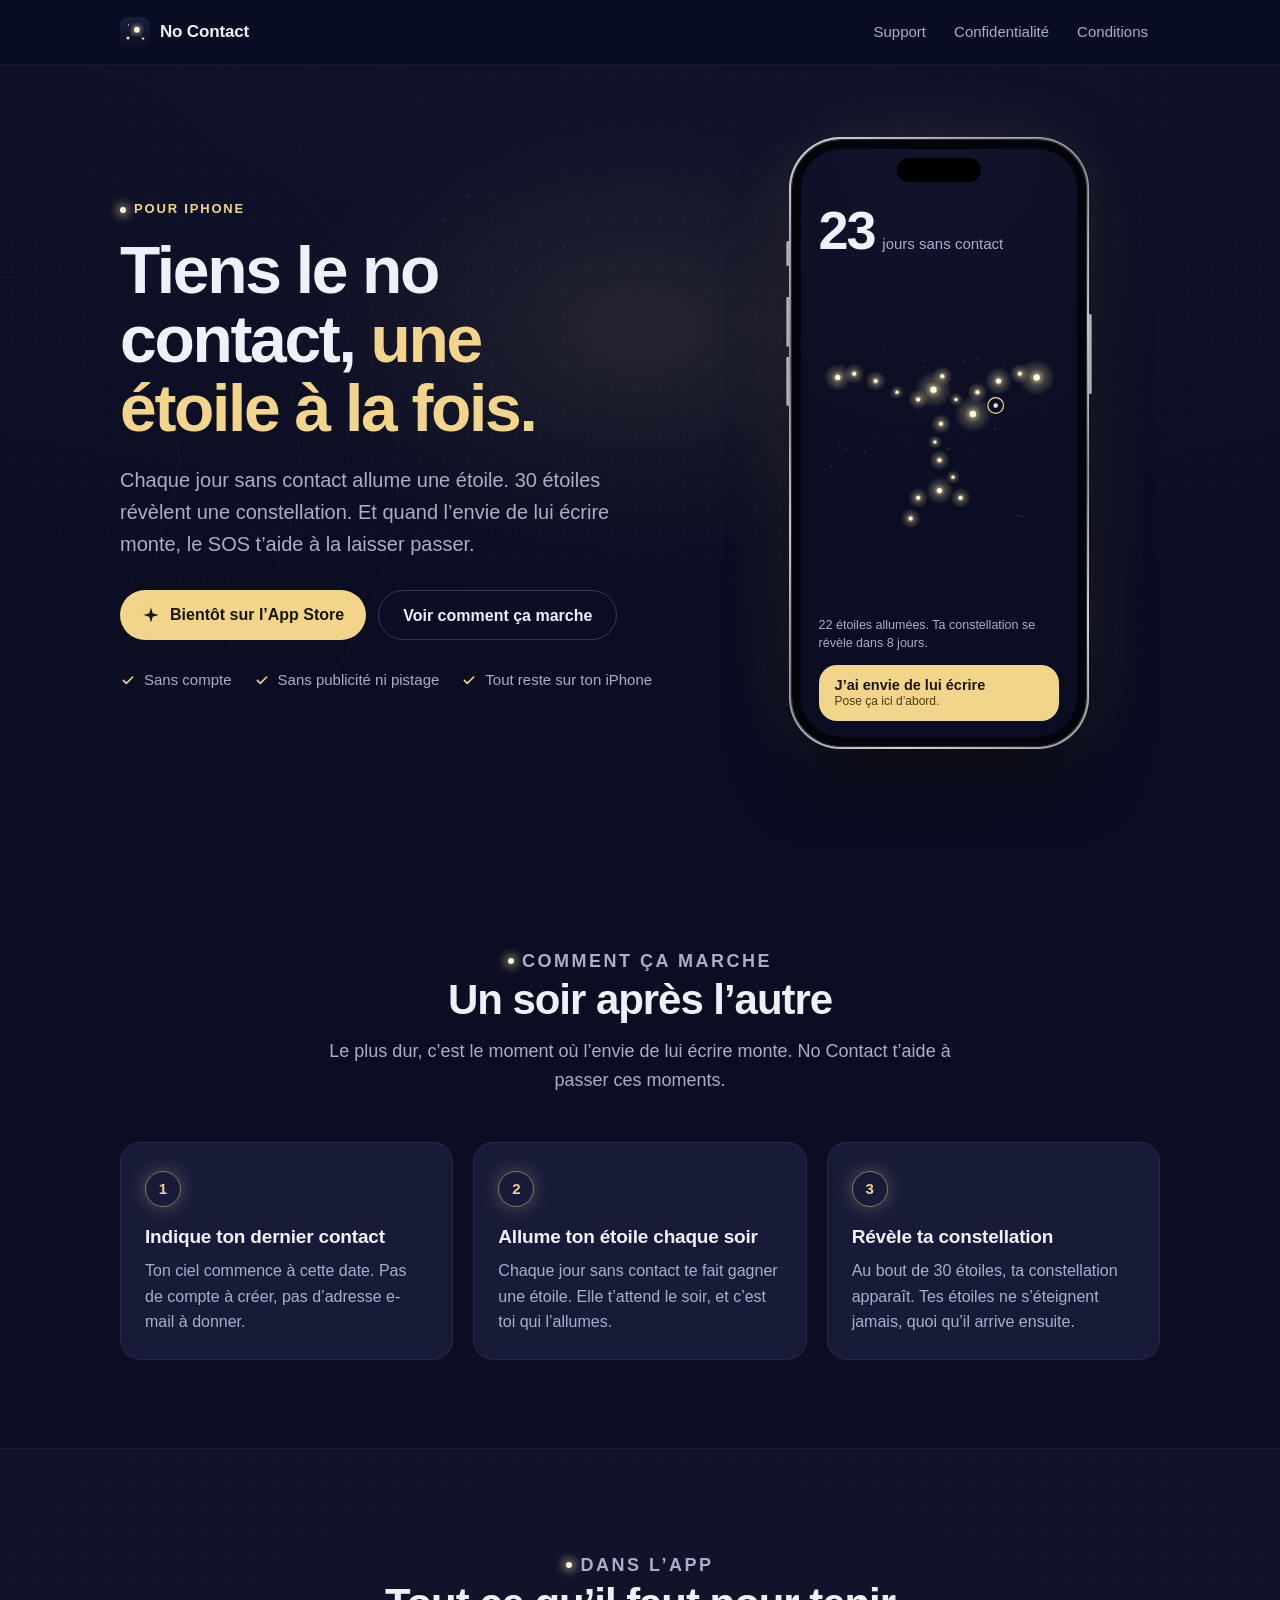
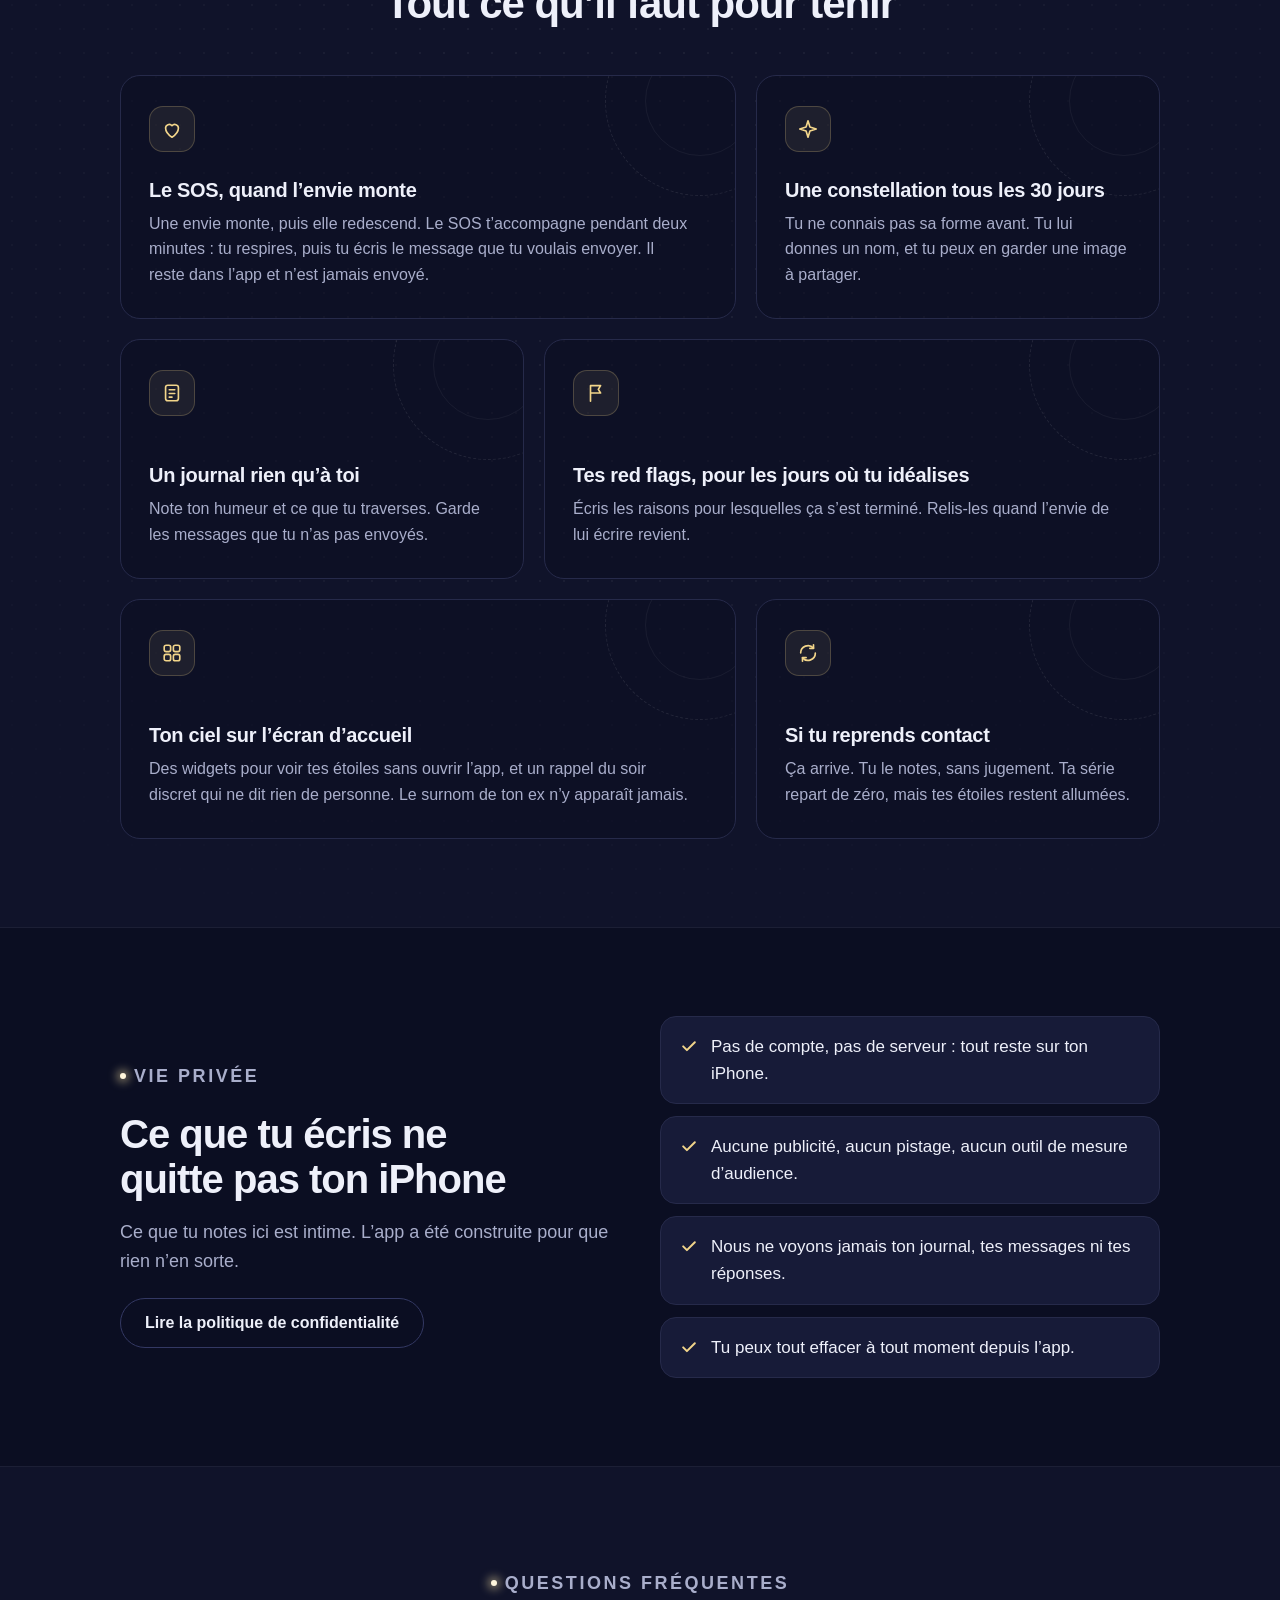
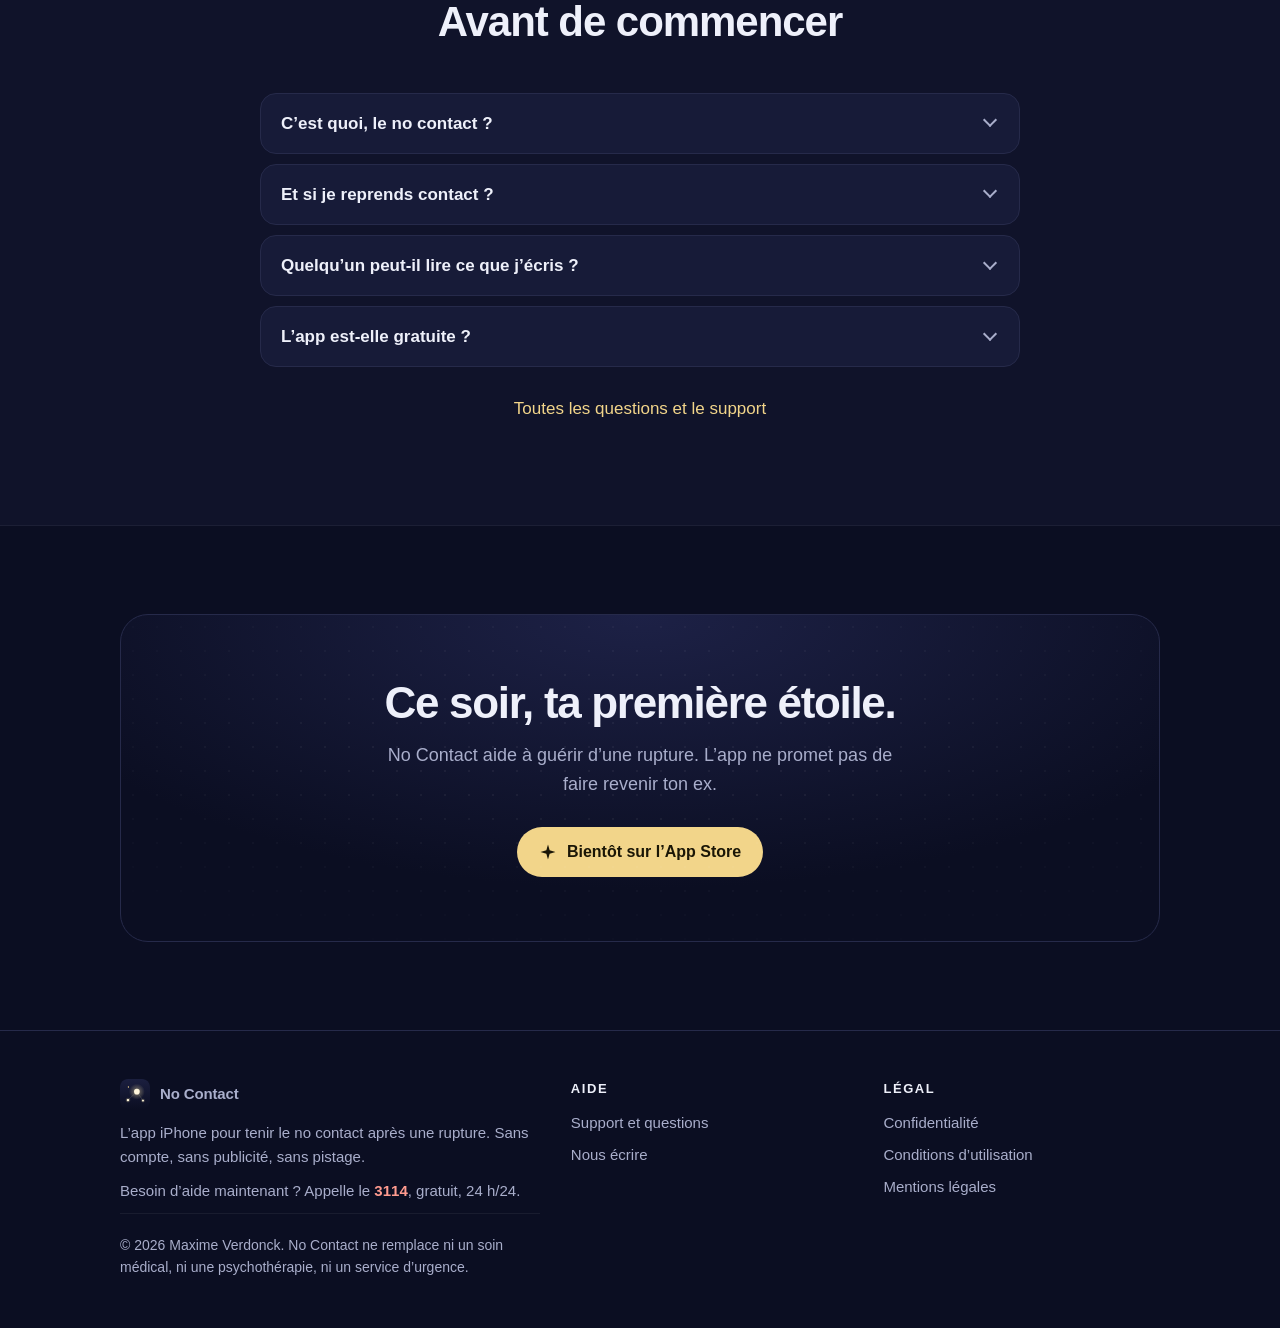
==== index.html @ 255b9b32 "Give the phone of the landing page a titanium frame with side buttons" ====
<!doctype html>
<html lang="fr">
<head>
<meta charset="utf-8">
<meta name="viewport" content="width=device-width, initial-scale=1">
<title>No Contact : l’app pour tenir le no contact après une rupture</title>
<meta name="description" content="Chaque jour sans contact allume une étoile, et 30 étoiles révèlent une constellation. Un SOS quand l’envie de lui écrire monte. Sans compte, tout reste sur ton iPhone.">
<meta name="robots" content="index, follow">
<link rel="canonical" href="https://nocontact.maximeverdonck.fr/">
<meta name="author" content="Maxime Verdonck">
<meta name="theme-color" content="#0B0E22">
<meta name="color-scheme" content="dark">
<link rel="icon" href="/favicon.ico" sizes="48x48">
<link rel="icon" href="/favicon.svg" type="image/svg+xml">
<link rel="apple-touch-icon" href="/apple-touch-icon.png">
<link rel="manifest" href="/site.webmanifest">
<meta name="apple-mobile-web-app-title" content="No Contact">
<meta property="og:type" content="website">
<meta property="og:site_name" content="No Contact">
<meta property="og:locale" content="fr_FR">
<meta property="og:url" content="https://nocontact.maximeverdonck.fr/">
<meta property="og:title" content="No Contact : l’app pour tenir le no contact après une rupture">
<meta property="og:description" content="Chaque jour sans contact allume une étoile, et 30 étoiles révèlent une constellation. Un SOS quand l’envie de lui écrire monte. Sans compte, tout reste sur ton iPhone.">
<meta property="og:image" content="https://nocontact.maximeverdonck.fr/og.png">
<meta property="og:image:type" content="image/png">
<meta property="og:image:width" content="1200">
<meta property="og:image:height" content="630">
<meta property="og:image:alt" content="No Contact : une étoile s’allume chaque jour sans contact">
<meta name="twitter:card" content="summary_large_image">
<meta name="twitter:title" content="No Contact : l’app pour tenir le no contact après une rupture">
<meta name="twitter:description" content="Chaque jour sans contact allume une étoile, et 30 étoiles révèlent une constellation. Un SOS quand l’envie de lui écrire monte. Sans compte, tout reste sur ton iPhone.">
<meta name="twitter:image" content="https://nocontact.maximeverdonck.fr/og.png">
<link rel="stylesheet" href="/style.css?v=3">
<script type="application/ld+json">{"@context":"https://schema.org","@type":"WebSite","@id":"https://nocontact.maximeverdonck.fr/#website","name":"No Contact","url":"https://nocontact.maximeverdonck.fr/","inLanguage":"fr-FR","description":"L’app iPhone pour tenir le no contact après une rupture.","publisher":{"@type":"Person","name":"Maxime Verdonck","url":"https://maximeverdonck.fr"}}</script>
<script type="application/ld+json">{"@context":"https://schema.org","@type":"MobileApplication","@id":"https://nocontact.maximeverdonck.fr/#app","name":"No Contact","url":"https://nocontact.maximeverdonck.fr/","operatingSystem":"iOS","applicationCategory":"HealthApplication","inLanguage":"fr-FR","description":"Chaque jour sans contact allume une étoile, et 30 étoiles révèlent une constellation. Un SOS quand l’envie de lui écrire monte. Sans compte, tout reste sur ton iPhone.","image":"https://nocontact.maximeverdonck.fr/icon-512.png","author":{"@type":"Person","name":"Maxime Verdonck","url":"https://maximeverdonck.fr"}}</script>
<script type="application/ld+json">{"@context":"https://schema.org","@type":"FAQPage","mainEntity":[{"@type":"Question","name":"C’est quoi, le no contact ?","acceptedAnswer":{"@type":"Answer","text":"C’est couper tout contact avec ton ex pendant un temps : pas de message, pas d’appel, pas de réponse. Le but est de te laisser la place de guérir. No Contact ne promet pas de faire revenir ton ex."}},{"@type":"Question","name":"Et si je reprends contact ?","acceptedAnswer":{"@type":"Answer","text":"Ça arrive. Tu le notes, sans jugement. Ta série repart de zéro, mais tes étoiles restent toutes allumées."}},{"@type":"Question","name":"Quelqu’un peut-il lire ce que j’écris ?","acceptedAnswer":{"@type":"Answer","text":"Nous, non : l’app n’a ni compte ni serveur, et rien ne quitte ton iPhone. Protège ton iPhone avec un code, car toute personne qui l’a déverrouillé entre les mains peut ouvrir l’app."}},{"@type":"Question","name":"L’app est-elle gratuite ?","acceptedAnswer":{"@type":"Answer","text":"L’app s’utilise avec un abonnement Premium, mensuel ou annuel. Le prix et l’éventuel essai gratuit sont affichés dans l’app avant l’achat. L’écran d’aide reste accessible sans abonnement."}}]}</script>
</head>
<body>
<a class="skip" href="#contenu">Aller au contenu</a>
<header class="site-header">
  <div class="wrap">
    <a class="brand" href="/"><img src="/favicon.svg" alt="" width="30" height="30">No Contact</a>
    <nav class="site-nav" aria-label="Navigation principale">
      <a href="/support/">Support</a>
      <a class="optional" href="/confidentialite/">Confidentialité</a>
      <a class="optional" href="/conditions/">Conditions</a>
    </nav>
  </div>
</header>
<main id="contenu">
<section class="hero">
  <div class="dots"></div>
  <div class="glow"></div>
  <div class="rings"></div>
  <div class="wrap hero-grid">
    <div>
      <p class="eyebrow rise">Pour iPhone</p>
      <h1 class="rise d1">Tiens le no contact, <em>une étoile à la fois.</em></h1>
      <p class="lead rise d2">Chaque jour sans contact allume une étoile. 30 étoiles révèlent une constellation. Et quand l’envie de lui écrire monte, le SOS t’aide à la laisser passer.</p>
      <div class="hero-actions rise d3">
        <span class="soon"><svg viewBox="0 0 24 24" fill="currentColor" aria-hidden="true"><path d="M12 2l2.2 7.8L22 12l-7.8 2.2L12 22l-2.2-7.8L2 12l7.8-2.2z"/></svg>Bientôt sur l’App Store</span>
        <a class="btn btn-ghost" href="#fonctionnement">Voir comment ça marche</a>
      </div>
      <ul class="trust rise d4">
        <li><svg viewBox="0 0 24 24" fill="none" stroke="currentColor" stroke-width="2.4" stroke-linecap="round" stroke-linejoin="round" aria-hidden="true"><path d="M5 12.5l4.5 4.5L19 7.5"/></svg>Sans compte</li>
        <li><svg viewBox="0 0 24 24" fill="none" stroke="currentColor" stroke-width="2.4" stroke-linecap="round" stroke-linejoin="round" aria-hidden="true"><path d="M5 12.5l4.5 4.5L19 7.5"/></svg>Sans publicité ni pistage</li>
        <li><svg viewBox="0 0 24 24" fill="none" stroke="currentColor" stroke-width="2.4" stroke-linecap="round" stroke-linejoin="round" aria-hidden="true"><path d="M5 12.5l4.5 4.5L19 7.5"/></svg>Tout reste sur ton iPhone</li>
      </ul>
    </div>
    <div class="phone rise d2" role="img" aria-label="Écran d’accueil de l’app : 23 jours sans contact, 22 étoiles allumées dans un ciel de nuit.">
      <div class="phone-screen" aria-hidden="true">
        <div class="count"><b>23</b><span>jours sans contact</span></div>
        <svg class="sky" viewBox="0 0 260 200" aria-hidden="true"><defs><radialGradient id="halo"><stop offset="0" stop-color="#FFE9A8" stop-opacity=".75"/><stop offset=".45" stop-color="#FFE9A8" stop-opacity=".22"/><stop offset="1" stop-color="#FFE9A8" stop-opacity="0"/></radialGradient></defs><circle cx="85.6" cy="33.0" r="0.8" fill="#5A6090" opacity="0.45"/><circle cx="22.3" cy="106.9" r="0.6" fill="#5A6090" opacity="0.8"/><circle cx="18.6" cy="101.4" r="0.5" fill="#5A6090" opacity="0.45"/><circle cx="113.3" cy="17.4" r="0.5" fill="#5A6090" opacity="0.8"/><circle cx="111.0" cy="162.8" r="0.5" fill="#5A6090" opacity="0.45"/><circle cx="162.9" cy="115.9" r="0.5" fill="#5A6090" opacity="0.8"/><circle cx="151.6" cy="13.5" r="0.5" fill="#5A6090" opacity="0.45"/><circle cx="144.3" cy="29.6" r="0.6" fill="#5A6090" opacity="0.45"/><circle cx="140.3" cy="113.6" r="0.8" fill="#5A6090" opacity="0.8"/><circle cx="49.5" cy="115.7" r="0.8" fill="#5A6090" opacity="0.45"/><circle cx="97.8" cy="109.2" r="0.5" fill="#5A6090" opacity="0.8"/><circle cx="19.0" cy="43.5" r="0.8" fill="#5A6090" opacity="0.8"/><circle cx="111.8" cy="64.3" r="0.8" fill="#5A6090" opacity="0.6"/><circle cx="95.1" cy="51.7" r="0.5" fill="#5A6090" opacity="0.8"/><circle cx="200.5" cy="19.7" r="0.6" fill="#5A6090" opacity="0.8"/><circle cx="128.8" cy="69.9" r="0.6" fill="#5A6090" opacity="0.6"/><circle cx="157.5" cy="18.1" r="0.8" fill="#5A6090" opacity="0.6"/><circle cx="45.6" cy="69.7" r="0.6" fill="#5A6090" opacity="0.6"/><circle cx="13.9" cy="132.3" r="0.8" fill="#5A6090" opacity="0.8"/><circle cx="202.9" cy="161.1" r="0.6" fill="#5A6090" opacity="0.8"/><circle cx="92.2" cy="99.4" r="0.6" fill="#5A6090" opacity="0.45"/><circle cx="215.7" cy="185.4" r="0.6" fill="#5A6090" opacity="0.8"/><circle cx="171.4" cy="15.6" r="0.8" fill="#5A6090" opacity="0.6"/><circle cx="167.1" cy="194.7" r="0.6" fill="#5A6090" opacity="0.6"/><circle cx="184.6" cy="174.3" r="0.6" fill="#5A6090" opacity="0.45"/><circle cx="241.0" cy="72.2" r="0.8" fill="#5A6090" opacity="0.45"/><circle cx="128.4" cy="45.9" r="0.6" fill="#5A6090" opacity="0.45"/><circle cx="190.1" cy="80.4" r="0.6" fill="#5A6090" opacity="0.45"/><circle cx="45.9" cy="81.1" r="0.6" fill="#5A6090" opacity="0.45"/><circle cx="210.5" cy="169.9" r="0.6" fill="#5A6090" opacity="0.8"/><circle cx="108.7" cy="72.9" r="0.6" fill="#5A6090" opacity="0.45"/><circle cx="42.0" cy="37.8" r="0.5" fill="#5A6090" opacity="0.8"/><circle cx="62.8" cy="97.1" r="0.8" fill="#5A6090" opacity="0.45"/><circle cx="70.2" cy="4.8" r="0.6" fill="#5A6090" opacity="0.8"/><circle cx="97.1" cy="112.7" r="0.5" fill="#5A6090" opacity="0.8"/><circle cx="220.5" cy="186.4" r="0.8" fill="#5A6090" opacity="0.8"/><circle cx="190.4" cy="91.7" r="0.8" fill="#5A6090" opacity="0.8"/><circle cx="102.9" cy="80.6" r="0.5" fill="#5A6090" opacity="0.6"/><circle cx="163.8" cy="16.0" r="0.5" fill="#5A6090" opacity="0.45"/><circle cx="115.0" cy="25.1" r="0.8" fill="#5A6090" opacity="0.45"/><circle cx="29.8" cy="112.8" r="0.8" fill="#5A6090" opacity="0.45"/><circle cx="243.1" cy="121.8" r="0.5" fill="#5A6090" opacity="0.45"/><circle cx="158.7" cy="32.5" r="0.6" fill="#5A6090" opacity="0.6"/><circle cx="155.8" cy="95.0" r="0.5" fill="#5A6090" opacity="0.6"/><circle cx="254.3" cy="93.5" r="0.6" fill="#5A6090" opacity="0.6"/><circle cx="25.6" cy="23.6" r="0.6" fill="#5A6090" opacity="0.8"/><g class="twinkle"><circle cx="20.3" cy="35.8" r="15" fill="url(#halo)"/><circle cx="20.3" cy="35.8" r="2.8" fill="#FFF6DC"/></g><g><circle cx="38.2" cy="31.8" r="11" fill="url(#halo)"/><circle cx="38.2" cy="31.8" r="2.2" fill="#FFF6DC"/></g><g><circle cx="61.4" cy="39.7" r="11" fill="url(#halo)"/><circle cx="61.4" cy="39.7" r="2.2" fill="#FFF6DC"/></g><g><circle cx="84.5" cy="51.8" r="7.5" fill="url(#halo)"/><circle cx="84.5" cy="51.8" r="1.7" fill="#FFF6DC"/></g><g><circle cx="107.4" cy="59.7" r="11" fill="url(#halo)"/><circle cx="107.4" cy="59.7" r="2.2" fill="#FFF6DC"/></g><g class="twinkle c"><circle cx="124.0" cy="49.2" r="20" fill="url(#halo)"/><circle cx="124.0" cy="49.2" r="3.5" fill="#FFF6DC"/></g><g><circle cx="133.6" cy="34.5" r="11" fill="url(#halo)"/><circle cx="133.6" cy="34.5" r="2.2" fill="#FFF6DC"/></g><g><circle cx="148.5" cy="59.7" r="7.5" fill="url(#halo)"/><circle cx="148.5" cy="59.7" r="1.7" fill="#FFF6DC"/></g><g><circle cx="171.6" cy="51.8" r="11" fill="url(#halo)"/><circle cx="171.6" cy="51.8" r="2.2" fill="#FFF6DC"/></g><g class="twinkle"><circle cx="194.5" cy="39.7" r="15" fill="url(#halo)"/><circle cx="194.5" cy="39.7" r="2.8" fill="#FFF6DC"/></g><g><circle cx="217.6" cy="31.8" r="11" fill="url(#halo)"/><circle cx="217.6" cy="31.8" r="2.2" fill="#FFF6DC"/></g><g class="twinkle c"><circle cx="235.8" cy="35.8" r="20" fill="url(#halo)"/><circle cx="235.8" cy="35.8" r="3.5" fill="#FFF6DC"/></g><g class="twinkle"><circle cx="166.7" cy="75.5" r="20" fill="url(#halo)"/><circle cx="166.7" cy="75.5" r="3.5" fill="#FFF6DC"/></g><g><circle cx="132.1" cy="86.1" r="11" fill="url(#halo)"/><circle cx="132.1" cy="86.1" r="2.2" fill="#FFF6DC"/></g><g><circle cx="125.6" cy="105.8" r="7.5" fill="url(#halo)"/><circle cx="125.6" cy="105.8" r="1.7" fill="#FFF6DC"/></g><g><circle cx="130.5" cy="125.5" r="11" fill="url(#halo)"/><circle cx="130.5" cy="125.5" r="2.2" fill="#FFF6DC"/></g><g><circle cx="145.1" cy="143.9" r="7.5" fill="url(#halo)"/><circle cx="145.1" cy="143.9" r="1.7" fill="#FFF6DC"/></g><g class="twinkle c"><circle cx="130.5" cy="158.4" r="15" fill="url(#halo)"/><circle cx="130.5" cy="158.4" r="2.8" fill="#FFF6DC"/></g><g><circle cx="107.4" cy="166.3" r="11" fill="url(#halo)"/><circle cx="107.4" cy="166.3" r="2.2" fill="#FFF6DC"/></g><g><circle cx="153.4" cy="166.3" r="11" fill="url(#halo)"/><circle cx="153.4" cy="166.3" r="2.2" fill="#FFF6DC"/></g><g><circle cx="99.3" cy="188.7" r="11" fill="url(#halo)"/><circle cx="99.3" cy="188.7" r="2.2" fill="#FFF6DC"/></g><circle cx="191.4" cy="66.3" r="8.5" fill="none" stroke="#F2D58A" stroke-width="1.3"/><circle cx="191.4" cy="66.3" r="2.4" fill="#FFF6DC"/></svg>
        <p class="note">22 étoiles allumées. Ta constellation se révèle dans 8 jours.</p>
        <div class="sos">J’ai envie de lui écrire<small>Pose ça ici d’abord.</small></div>
      </div>
    </div>
  </div>
</section>

<section class="section" id="fonctionnement">
  <div class="wrap">
    <div class="section-head reveal">
      <p class="eyebrow">Comment ça marche</p>
      <h2>Un soir après l’autre</h2>
      <p>Le plus dur, c’est le moment où l’envie de lui écrire monte. No Contact t’aide à passer ces moments.</p>
    </div>
    <ol class="steps">
      <li class="reveal"><h3>Indique ton dernier contact</h3><p>Ton ciel commence à cette date. Pas de compte à créer, pas d’adresse e-mail à donner.</p></li>
      <li class="reveal"><h3>Allume ton étoile chaque soir</h3><p>Chaque jour sans contact te fait gagner une étoile. Elle t’attend le soir, et c’est toi qui l’allumes.</p></li>
      <li class="reveal"><h3>Révèle ta constellation</h3><p>Au bout de 30 étoiles, ta constellation apparaît. Tes étoiles ne s’éteignent jamais, quoi qu’il arrive ensuite.</p></li>
    </ol>
  </div>
</section>

<section class="section features" id="fonctions">
  <div class="dots"></div>
  <div class="wrap">
    <div class="section-head reveal">
      <p class="eyebrow">Dans l’app</p>
      <h2>Tout ce qu’il faut pour tenir</h2>
    </div>
    <div class="bento">
      <article class="cell wide reveal"><span class="icon"><svg viewBox="0 0 24 24" fill="none" stroke="currentColor" stroke-width="1.8" stroke-linecap="round" stroke-linejoin="round" aria-hidden="true"><path d="M12 21s-7-4.4-7-10a4 4 0 0 1 7-2.6A4 4 0 0 1 19 11c0 5.6-7 10-7 10z"/></svg></span><h3>Le SOS, quand l’envie monte</h3><p>Une envie monte, puis elle redescend. Le SOS t’accompagne pendant deux minutes : tu respires, puis tu écris le message que tu voulais envoyer. Il reste dans l’app et n’est jamais envoyé.</p></article>
      <article class="cell  reveal"><span class="icon"><svg viewBox="0 0 24 24" fill="none" stroke="currentColor" stroke-width="1.8" stroke-linecap="round" stroke-linejoin="round" aria-hidden="true"><path d="M12 3l2.1 6.9L21 12l-6.9 2.1L12 21l-2.1-6.9L3 12l6.9-2.1z"/></svg></span><h3>Une constellation tous les 30 jours</h3><p>Tu ne connais pas sa forme avant. Tu lui donnes un nom, et tu peux en garder une image à partager.</p></article>
      <article class="cell  reveal"><span class="icon"><svg viewBox="0 0 24 24" fill="none" stroke="currentColor" stroke-width="1.8" stroke-linecap="round" stroke-linejoin="round" aria-hidden="true"><rect x="5" y="3.5" width="14" height="17" rx="2.5"/><path d="M9 8.5h6M9 12.5h6M9 16.5h3"/></svg></span><h3>Un journal rien qu’à toi</h3><p>Note ton humeur et ce que tu traverses. Garde les messages que tu n’as pas envoyés.</p></article>
      <article class="cell wide reveal"><span class="icon"><svg viewBox="0 0 24 24" fill="none" stroke="currentColor" stroke-width="1.8" stroke-linecap="round" stroke-linejoin="round" aria-hidden="true"><path d="M6 21V4M6 4h11l-2.5 4L17 12H6"/></svg></span><h3>Tes red flags, pour les jours où tu idéalises</h3><p>Écris les raisons pour lesquelles ça s’est terminé. Relis-les quand l’envie de lui écrire revient.</p></article>
      <article class="cell wide reveal"><span class="icon"><svg viewBox="0 0 24 24" fill="none" stroke="currentColor" stroke-width="1.8" stroke-linecap="round" stroke-linejoin="round" aria-hidden="true"><rect x="3.5" y="3.5" width="7" height="7" rx="2"/><rect x="13.5" y="3.5" width="7" height="7" rx="2"/><rect x="3.5" y="13.5" width="7" height="7" rx="2"/><rect x="13.5" y="13.5" width="7" height="7" rx="2"/></svg></span><h3>Ton ciel sur l’écran d’accueil</h3><p>Des widgets pour voir tes étoiles sans ouvrir l’app, et un rappel du soir discret qui ne dit rien de personne. Le surnom de ton ex n’y apparaît jamais.</p></article>
      <article class="cell  reveal"><span class="icon"><svg viewBox="0 0 24 24" fill="none" stroke="currentColor" stroke-width="1.8" stroke-linecap="round" stroke-linejoin="round" aria-hidden="true"><path d="M4 12a8 8 0 0 1 14-5.3M20 12a8 8 0 0 1-14 5.3"/><path d="M18 3v4h-4M6 21v-4h4"/></svg></span><h3>Si tu reprends contact</h3><p>Ça arrive. Tu le notes, sans jugement. Ta série repart de zéro, mais tes étoiles restent allumées.</p></article>
    </div>
  </div>
</section>

<section class="section" id="vie-privee">
  <div class="wrap privacy-band">
    <div class="reveal">
      <p class="eyebrow">Vie privée</p>
      <h2>Ce que tu écris ne quitte pas ton iPhone</h2>
      <p>Ce que tu notes ici est intime. L’app a été construite pour que rien n’en sorte.</p>
      <a class="btn btn-ghost" href="/confidentialite/">Lire la politique de confidentialité</a>
    </div>
    <ul class="checks">
      <li class="reveal"><svg viewBox="0 0 24 24" fill="none" stroke="currentColor" stroke-width="2.4" stroke-linecap="round" stroke-linejoin="round" aria-hidden="true"><path d="M5 12.5l4.5 4.5L19 7.5"/></svg><span>Pas de compte, pas de serveur : tout reste sur ton iPhone.</span></li>
      <li class="reveal"><svg viewBox="0 0 24 24" fill="none" stroke="currentColor" stroke-width="2.4" stroke-linecap="round" stroke-linejoin="round" aria-hidden="true"><path d="M5 12.5l4.5 4.5L19 7.5"/></svg><span>Aucune publicité, aucun pistage, aucun outil de mesure d’audience.</span></li>
      <li class="reveal"><svg viewBox="0 0 24 24" fill="none" stroke="currentColor" stroke-width="2.4" stroke-linecap="round" stroke-linejoin="round" aria-hidden="true"><path d="M5 12.5l4.5 4.5L19 7.5"/></svg><span>Nous ne voyons jamais ton journal, tes messages ni tes réponses.</span></li>
      <li class="reveal"><svg viewBox="0 0 24 24" fill="none" stroke="currentColor" stroke-width="2.4" stroke-linecap="round" stroke-linejoin="round" aria-hidden="true"><path d="M5 12.5l4.5 4.5L19 7.5"/></svg><span>Tu peux tout effacer à tout moment depuis l’app.</span></li>
    </ul>
  </div>
</section>

<section class="section features" id="questions">
  <div class="wrap">
    <div class="section-head reveal">
      <p class="eyebrow">Questions fréquentes</p>
      <h2>Avant de commencer</h2>
    </div>
    <div class="faq">
    <details>
      <summary>C’est quoi, le no contact ?</summary>
      <p>C’est couper tout contact avec ton ex pendant un temps : pas de message, pas d’appel, pas de réponse. Le but est de te laisser la place de guérir. No Contact ne promet pas de faire revenir ton ex.</p>
    </details>
    <details>
      <summary>Et si je reprends contact ?</summary>
      <p>Ça arrive. Tu le notes, sans jugement. Ta série repart de zéro, mais tes étoiles restent toutes allumées.</p>
    </details>
    <details>
      <summary>Quelqu’un peut-il lire ce que j’écris ?</summary>
      <p>Nous, non : l’app n’a ni compte ni serveur, et rien ne quitte ton iPhone. Protège ton iPhone avec un code, car toute personne qui l’a déverrouillé entre les mains peut ouvrir l’app.</p>
    </details>
    <details>
      <summary>L’app est-elle gratuite ?</summary>
      <p>L’app s’utilise avec un abonnement Premium, mensuel ou annuel. Le prix et l’éventuel essai gratuit sont affichés dans l’app avant l’achat. L’écran d’aide reste accessible sans abonnement.</p>
    </details>
      <p class="faq-more"><a href="/support/">Toutes les questions et le support</a></p>
    </div>
  </div>
</section>

<section class="section final">
  <div class="wrap">
    <div class="panel reveal">
      <div class="dots"></div>
      <h2>Ce soir, ta première étoile.</h2>
      <p>No Contact aide à guérir d’une rupture. L’app ne promet pas de faire revenir ton ex.</p>
      <span class="soon"><svg viewBox="0 0 24 24" fill="currentColor" aria-hidden="true"><path d="M12 2l2.2 7.8L22 12l-7.8 2.2L12 22l-2.2-7.8L2 12l7.8-2.2z"/></svg>Bientôt sur l’App Store</span>
    </div>
  </div>
</section>
</main>
<footer class="site-footer">
  <div class="wrap">
    <div class="footer-grid">
      <div>
        <a class="brand" href="/"><img src="/favicon.svg" alt="" width="30" height="30" loading="lazy">No Contact</a>
        <p>L’app iPhone pour tenir le no contact après une rupture. Sans compte, sans publicité, sans pistage.</p>
        <p class="urgent">Besoin d’aide maintenant ? Appelle le <a href="tel:3114">3114</a>, gratuit, 24 h/24.</p>
      </div>
      <nav aria-label="Aide">
        <h2>Aide</h2>
        <ul>
          <li><a href="/support/">Support et questions</a></li>
          <li><a href="mailto:contact@maximeverdonck.fr">Nous écrire</a></li>
        </ul>
      </nav>
      <nav aria-label="Informations légales">
        <h2>Légal</h2>
        <ul>
          <li><a href="/confidentialite/">Confidentialité</a></li>
          <li><a href="/conditions/">Conditions d’utilisation</a></li>
          <li><a href="/mentions-legales/">Mentions légales</a></li>
        </ul>
      </nav>
    </div>
    <p class="footer-bottom">© 2026 Maxime Verdonck. No Contact ne remplace ni un soin médical, ni une psychothérapie, ni un service d’urgence.</p>
  </div>
</footer>
</body>
</html>
---- style.css ----
:root {
  --bg: #10132A;
  --bg-deep: #0B0E22;
  --surface: #171B38;
  --surface-2: #1B1F3F;
  --border: #262A4A;
  --border-2: #333863;
  --text: #EEF0FA;
  --muted: #A9AECB;
  --gold: #F2D58A;
  --on-gold: #1A1606;
  --star: #FFF6DC;
  --halo: #FFE9A8;
  --dust: #5A6090;
  --danger: #FF9B8F;
  --radius: 20px;
  --wrap: 1080px;
  --ease: cubic-bezier(0.16, 1, 0.3, 1);
  color-scheme: dark;
}

*, *::before, *::after { box-sizing: border-box; }

html {
  -webkit-text-size-adjust: 100%;
  scroll-behavior: smooth;
  scroll-padding-top: 88px;
}

body {
  margin: 0;
  background: var(--bg-deep);
  color: var(--text);
  font: 17px/1.6 -apple-system, BlinkMacSystemFont, "SF Pro Text", "Segoe UI", Roboto, "Helvetica Neue", Arial, sans-serif;
  -webkit-font-smoothing: antialiased;
  text-rendering: optimizeLegibility;
  overflow-x: hidden;
}

img, svg { max-width: 100%; }

a { color: var(--gold); text-decoration: none; text-underline-offset: 3px; }
a:hover { text-decoration: underline; }
:focus-visible { outline: 2px solid var(--gold); outline-offset: 3px; border-radius: 6px; }

h1, h2, h3 { margin: 0; text-wrap: balance; }
p, ul, ol { margin: 0 0 14px; }
p { text-wrap: pretty; }
ul { padding-left: 22px; }
li { margin-bottom: 6px; }
strong { font-weight: 650; }

.wrap { width: 100%; max-width: var(--wrap); margin: 0 auto; padding: 0 20px; }
.muted { color: var(--muted); }

.skip {
  position: absolute; left: 12px; top: -60px; z-index: 100;
  background: var(--gold); color: var(--on-gold);
  padding: 10px 16px; border-radius: 999px; font-weight: 600;
}
.skip:focus { top: 12px; }

/* Header */

.site-header {
  position: sticky; top: 0; z-index: 50;
  background: rgba(11, 14, 34, 0.72);
  -webkit-backdrop-filter: saturate(140%) blur(14px);
  backdrop-filter: saturate(140%) blur(14px);
  border-bottom: 1px solid rgba(255, 255, 255, 0.06);
}
.site-header .wrap { display: flex; align-items: center; gap: 20px; height: 64px; }

.brand {
  display: inline-flex; align-items: center; gap: 10px;
  color: var(--text); font-weight: 650; letter-spacing: -0.01em;
  margin-right: auto;
}
.brand:hover { text-decoration: none; }
.brand img { width: 30px; height: 30px; border-radius: 8px; display: block; transition: transform 0.3s var(--ease); }
.brand:hover img { transform: scale(1.06); }

.site-nav { display: flex; align-items: center; gap: 4px; font-size: 15px; }
.site-nav a {
  color: var(--muted); padding: 8px 12px; border-radius: 999px;
  transition: color 0.2s, background-color 0.2s;
}
.site-nav a:hover { color: var(--text); background: rgba(255, 255, 255, 0.05); text-decoration: none; }
.site-nav a[aria-current="page"] { color: var(--text); background: rgba(255, 255, 255, 0.07); }

@media (max-width: 560px) {
  .site-nav a.optional { display: none; }
}

/* Buttons */

.btn {
  display: inline-flex; align-items: center; justify-content: center; gap: 8px;
  min-height: 50px; padding: 0 24px; border-radius: 999px;
  font-weight: 650; font-size: 16px; line-height: 1.2;
  transition: transform 0.15s var(--ease), background-color 0.2s, border-color 0.2s;
}
.btn:hover { text-decoration: none; }
.btn:active { transform: scale(0.97); }
.btn-gold { background: var(--gold); color: var(--on-gold); }
.btn-gold:hover { background: #F7DF9F; }
.btn-ghost { border: 1px solid var(--border-2); color: var(--text); }
.btn-ghost:hover { background: rgba(255, 255, 255, 0.05); border-color: var(--dust); }

.soon {
  display: inline-flex; align-items: center; gap: 10px;
  min-height: 50px; padding: 0 22px; border-radius: 999px;
  background: var(--gold); color: var(--on-gold);
  font-weight: 650; font-size: 16px;
}
.soon svg { width: 18px; height: 18px; }

/* Shared section pieces */

.eyebrow {
  display: inline-flex; align-items: center; gap: 8px;
  color: var(--gold); font-size: 13px; font-weight: 650;
  letter-spacing: 0.14em; text-transform: uppercase;
  margin-bottom: 16px;
}
.eyebrow::before {
  content: ""; width: 6px; height: 6px; border-radius: 50%;
  background: var(--star); box-shadow: 0 0 10px 3px rgba(255, 233, 168, 0.55);
}

.section { position: relative; padding: 88px 0; }
.section-head { max-width: 640px; margin: 0 auto 48px; text-align: center; }
.section-head h2 { font-size: clamp(28px, 4.4vw, 42px); line-height: 1.12; letter-spacing: -0.025em; }
.section-head p { color: var(--muted); margin: 14px 0 0; font-size: 18px; }

.dots {
  position: absolute; inset: 0; pointer-events: none;
  background-image: radial-gradient(circle at center, rgba(255, 255, 255, 0.05) 1px, transparent 1px);
  background-size: 24px 24px;
  -webkit-mask-image: radial-gradient(ellipse 80% 70% at 50% 40%, #000 30%, transparent 100%);
  mask-image: radial-gradient(ellipse 80% 70% at 50% 40%, #000 30%, transparent 100%);
}

/* Hero */

.hero {
  position: relative; overflow: hidden;
  background: radial-gradient(120% 70% at 50% 0%, var(--bg) 0%, var(--bg-deep) 100%);
  padding: 72px 0 96px;
}
.hero .glow {
  position: absolute; left: 50%; top: 34%; width: 720px; height: 460px;
  transform: translate(-50%, -50%); pointer-events: none; border-radius: 50%;
  background: radial-gradient(ellipse at center, rgba(242, 213, 138, 0.10) 0%, rgba(242, 213, 138, 0.03) 40%, transparent 70%);
}
.rings {
  position: absolute; top: 50%; left: 0; width: 800px; height: 800px;
  transform: translate(-50%, -50%); pointer-events: none; opacity: 0.5;
  border-radius: 50%; border: 1px solid rgba(255, 255, 255, 0.05);
}
.rings::before, .rings::after {
  content: ""; position: absolute; border-radius: 50%;
  border: 1px dashed rgba(255, 255, 255, 0.09);
}
.rings::before { inset: 100px; }
.rings::after { inset: 220px; border-style: solid; border-color: rgba(255, 255, 255, 0.05); }

.hero-grid {
  position: relative; display: grid; gap: 56px; align-items: center;
  grid-template-columns: minmax(0, 1.1fr) minmax(0, 0.9fr);
}
.hero h1 {
  font-size: clamp(38px, 6.4vw, 66px); line-height: 1.04; letter-spacing: -0.035em; font-weight: 700;
}
.hero h1 em { font-style: normal; color: var(--gold); }
.hero .lead { color: var(--muted); font-size: clamp(18px, 2.1vw, 20px); margin: 22px 0 30px; max-width: 34em; }
.hero-actions { display: flex; flex-wrap: wrap; gap: 12px; align-items: center; }

.trust {
  list-style: none; padding: 0; margin: 28px 0 0;
  display: flex; flex-wrap: wrap; gap: 8px 22px;
  color: var(--muted); font-size: 15px;
}
.trust li { display: inline-flex; align-items: center; gap: 8px; margin: 0; }
.trust svg { width: 16px; height: 16px; color: var(--gold); flex: none; }

@media (max-width: 880px) {
  .hero { padding: 48px 0 72px; }
  .hero-grid { grid-template-columns: 1fr; gap: 48px; text-align: center; }
  .hero .lead { margin-left: auto; margin-right: auto; }
  .hero-actions, .trust { justify-content: center; }
  .rings { display: none; }
}

/* Phone */

.phone {
  position: relative; width: min(300px, 78vw); margin: 0 auto;
  aspect-ratio: 300 / 612; border-radius: 52px; padding: 3px;
  background: linear-gradient(145deg, #F4F4F6 0%, #A9AAB0 12%, #6F7076 28%, #D4D5DA 48%, #77787E 66%, #E2E3E7 84%, #8B8C92 100%);
  box-shadow:
    inset 0 0 0 1px rgba(255, 255, 255, 0.45),
    inset 0 0 2px 1px rgba(0, 0, 0, 0.35),
    0 40px 80px -30px rgba(0, 0, 0, 0.85),
    0 0 90px -20px rgba(242, 213, 138, 0.18);
}
/* Side buttons: action and volume on the left, power on the right. */
.phone::before, .phone::after {
  content: ""; position: absolute; width: 3px; background-repeat: no-repeat;
}
.phone::before {
  left: -3px; top: 17%; height: 27%; border-radius: 2px 0 0 2px;
  background-image:
    linear-gradient(90deg, #5E5F65, #C9CAD0 60%, #8B8C92),
    linear-gradient(90deg, #5E5F65, #C9CAD0 60%, #8B8C92),
    linear-gradient(90deg, #5E5F65, #C9CAD0 60%, #8B8C92);
  background-size: 100% 15%, 100% 30%, 100% 30%;
  background-position: 0 0, 0 48%, 0 100%;
}
.phone::after {
  right: -3px; top: 29%; height: 13%; border-radius: 0 2px 2px 0;
  background-image: linear-gradient(270deg, #5E5F65, #C9CAD0 60%, #8B8C92);
}
.phone-screen {
  position: relative; height: 100%; border-radius: 49px; overflow: hidden;
  border: 9px solid #04050B;
  box-shadow: 0 0 0 1px #2A2B33;
  background: radial-gradient(120% 60% at 50% 0%, var(--bg) 0%, var(--bg-deep) 100%);
  display: flex; flex-direction: column; padding: 48px 18px 16px; text-align: left;
}
.phone-screen::before {
  content: ""; position: absolute; top: 9px; left: 50%; transform: translateX(-50%);
  width: 84px; height: 24px; border-radius: 999px; background: #000;
}
.phone .count { display: flex; align-items: baseline; gap: 8px; margin-top: 6px; }
.phone .count b { font-size: 54px; line-height: 1; font-weight: 700; letter-spacing: -0.04em; }
.phone .count span { color: var(--muted); font-size: 15px; }
.phone .sky { flex: 1; width: 100%; min-height: 0; margin: 6px 0; }
.phone .note { color: var(--muted); font-size: 12.5px; line-height: 1.45; margin: 0 0 12px; }
.phone .sos {
  background: var(--gold); color: var(--on-gold); border-radius: 18px;
  padding: 11px 16px; font-weight: 650; font-size: 14.5px; line-height: 1.3;
}
.phone .sos small { display: block; font-weight: 500; font-size: 12px; color: #4A3D16; }

.twinkle { animation: twinkle 3.6s ease-in-out infinite; transform-origin: center; transform-box: fill-box; }
.twinkle.b { animation-delay: -1.2s; animation-duration: 4.4s; }
.twinkle.c { animation-delay: -2.3s; animation-duration: 5.2s; }
@keyframes twinkle { 0%, 100% { opacity: 1; } 50% { opacity: 0.55; } }

/* Entrance */

.rise { animation: rise 0.9s var(--ease) both; }
.rise.d1 { animation-delay: 0.08s; }
.rise.d2 { animation-delay: 0.16s; }
.rise.d3 { animation-delay: 0.24s; }
.rise.d4 { animation-delay: 0.36s; }
@keyframes rise { from { opacity: 0; transform: translateY(18px); } to { opacity: 1; transform: none; } }

@supports (animation-timeline: view()) {
  .reveal {
    animation: rise linear both;
    animation-timeline: view();
    animation-range: entry 0% entry 55%;
  }
}

/* Steps */

.steps { list-style: none; padding: 0; margin: 0; display: grid; gap: 20px; grid-template-columns: repeat(3, minmax(0, 1fr)); counter-reset: step; }
.steps li {
  position: relative; margin: 0; padding: 28px 24px 24px;
  background: var(--surface); border: 1px solid var(--border); border-radius: var(--radius);
  counter-increment: step;
}
.steps li::before {
  content: counter(step); display: grid; place-items: center;
  width: 36px; height: 36px; border-radius: 50%; margin-bottom: 18px;
  border: 1px solid rgba(242, 213, 138, 0.5); color: var(--gold); font-weight: 650; font-size: 15px;
  box-shadow: 0 0 22px -4px rgba(255, 233, 168, 0.45);
}
.steps h3 { font-size: 19px; line-height: 1.3; margin-bottom: 8px; letter-spacing: -0.01em; }
.steps p { color: var(--muted); margin: 0; font-size: 16px; }
@media (max-width: 820px) { .steps { grid-template-columns: 1fr; } }

/* Bento */

.features { background: var(--bg); border-block: 1px solid rgba(255, 255, 255, 0.05); overflow: hidden; }
.bento { display: grid; gap: 20px; grid-template-columns: repeat(5, minmax(0, 1fr)); }
.bento .cell {
  position: relative; overflow: hidden; grid-column: span 2;
  padding: 30px 28px; min-height: 240px;
  display: flex; flex-direction: column; justify-content: flex-end;
  background: rgba(11, 14, 34, 0.55); border: 1px solid var(--border); border-radius: var(--radius);
  transition: border-color 0.3s, transform 0.3s var(--ease);
}
.bento .cell.wide { grid-column: span 3; }
.bento .cell:hover { border-color: var(--border-2); transform: translateY(-2px); }
.bento .cell::before, .bento .cell::after {
  content: ""; position: absolute; border-radius: 50%; pointer-events: none;
  border: 1px dashed rgba(255, 255, 255, 0.09);
}
.bento .cell::before { width: 190px; height: 190px; top: -70px; right: -60px; }
.bento .cell::after { width: 110px; height: 110px; top: -30px; right: -20px; border-style: solid; border-color: rgba(255, 255, 255, 0.05); }
.bento .icon {
  width: 46px; height: 46px; border-radius: 14px; margin-bottom: auto;
  display: grid; place-items: center; color: var(--gold);
  background: rgba(242, 213, 138, 0.08); border: 1px solid rgba(242, 213, 138, 0.22);
  transition: transform 0.3s var(--ease);
}
.bento .cell:hover .icon { transform: scale(1.08); }
.bento .icon svg { width: 22px; height: 22px; }
.bento h3 { font-size: 20px; line-height: 1.25; letter-spacing: -0.015em; margin: 26px 0 8px; }
.bento p { color: var(--muted); margin: 0; font-size: 16px; max-width: 34em; }
@media (max-width: 820px) {
  .bento { grid-template-columns: 1fr; }
  .bento .cell, .bento .cell.wide { grid-column: auto; min-height: 0; }
}

/* Privacy band */

.privacy-band { display: grid; gap: 40px; align-items: center; grid-template-columns: minmax(0, 1fr) minmax(0, 1fr); }
.privacy-band h2 { font-size: clamp(28px, 4.2vw, 40px); line-height: 1.12; letter-spacing: -0.025em; }
.privacy-band p { color: var(--muted); font-size: 18px; margin: 16px 0 22px; }
.checks { list-style: none; padding: 0; margin: 0; display: grid; gap: 12px; }
.checks li {
  display: flex; gap: 12px; align-items: flex-start; margin: 0;
  padding: 16px 18px; background: var(--surface); border: 1px solid var(--border); border-radius: 16px;
}
.checks svg { width: 20px; height: 20px; color: var(--gold); flex: none; margin-top: 3px; }
@media (max-width: 820px) { .privacy-band { grid-template-columns: 1fr; } }

/* FAQ */

.faq { max-width: 760px; margin: 0 auto; }
details {
  background: var(--surface); border: 1px solid var(--border); border-radius: 16px;
  margin: 10px 0; transition: border-color 0.2s, background-color 0.2s;
}
details:hover { border-color: var(--border-2); }
details[open] { background: var(--surface-2); border-color: var(--border-2); }
details summary {
  cursor: pointer; font-weight: 600; list-style: none;
  display: flex; align-items: center; justify-content: space-between; gap: 16px;
  padding: 16px 20px; border-radius: 16px;
}
details summary::-webkit-details-marker { display: none; }
details summary::after {
  content: ""; flex: none; width: 10px; height: 10px; margin-right: 4px;
  border-right: 2px solid var(--muted); border-bottom: 2px solid var(--muted);
  transform: translateY(-3px) rotate(45deg); transition: transform 0.25s var(--ease);
}
details[open] summary::after { transform: translateY(2px) rotate(-135deg); }
details > :not(summary) { padding: 0 20px; color: var(--muted); }
details > :last-child { padding-bottom: 18px; margin-bottom: 0; }
.faq-more { text-align: center; margin-top: 28px; }

/* Final call */

.final { text-align: center; overflow: hidden; }
.final .panel {
  position: relative; overflow: hidden; padding: 64px 24px;
  border: 1px solid var(--border); border-radius: 28px;
  background: radial-gradient(90% 120% at 50% 0%, #1D2146 0%, var(--bg-deep) 70%);
}
.final h2 { font-size: clamp(28px, 4.6vw, 44px); line-height: 1.1; letter-spacing: -0.03em; }
.final p { color: var(--muted); font-size: 18px; margin: 14px auto 28px; max-width: 30em; }

/* Help card */

.card {
  background: var(--surface); border: 1px solid var(--border); border-radius: 16px;
  padding: 18px 20px; margin: 22px 0;
}
.card > :last-child { margin-bottom: 0; }
.card.help { border-color: rgba(255, 155, 143, 0.45); background: linear-gradient(180deg, rgba(255, 155, 143, 0.06), transparent), var(--surface); }
.card.help strong, .card.help strong a { color: var(--danger); }

.todo {
  background: rgba(255, 155, 143, 0.15); color: var(--danger);
  border-radius: 6px; padding: 0 6px; font-weight: 600;
}

/* Text pages */

.page-head {
  position: relative; overflow: hidden;
  background: radial-gradient(120% 100% at 50% 0%, var(--bg) 0%, var(--bg-deep) 100%);
  border-bottom: 1px solid rgba(255, 255, 255, 0.05);
  padding: 44px 0 40px;
}
.page-head .wrap { position: relative; }
.crumbs { list-style: none; padding: 0; margin: 0 0 18px; display: flex; flex-wrap: wrap; gap: 8px; font-size: 14px; color: var(--muted); }
.crumbs li { margin: 0; display: inline-flex; gap: 8px; align-items: center; }
.crumbs li + li::before { content: "/"; color: var(--dust); }
.crumbs a { color: var(--muted); }
.page-head h1 { font-size: clamp(32px, 5.2vw, 48px); line-height: 1.08; letter-spacing: -0.03em; }
.page-head .updated { color: var(--muted); font-size: 15px; margin: 12px 0 0; max-width: 40em; }
.page-head .intro { color: var(--muted); font-size: 18px; margin: 14px 0 0; max-width: 36em; }

.page-body { display: grid; gap: 56px; grid-template-columns: 220px minmax(0, 700px); padding-top: 44px; padding-bottom: 88px; }
.page-body.single { grid-template-columns: minmax(0, 700px); justify-content: center; }
.toc { position: sticky; top: 92px; align-self: start; font-size: 14.5px; max-height: calc(100vh - 120px); overflow: auto; }
.toc p { color: var(--muted); font-size: 12.5px; font-weight: 650; letter-spacing: 0.12em; text-transform: uppercase; margin-bottom: 10px; }
.toc ol { list-style: none; margin: 0; padding: 0; border-left: 1px solid var(--border); }
.toc li { margin: 0; }
.toc a { display: block; color: var(--muted); padding: 6px 0 6px 14px; margin-left: -1px; border-left: 1px solid transparent; line-height: 1.35; }
.toc a:hover { color: var(--text); border-left-color: var(--gold); text-decoration: none; }
@media (max-width: 920px) {
  .page-body { grid-template-columns: minmax(0, 700px); justify-content: center; gap: 0; padding-top: 28px; }
  .toc { display: none; }
}

.prose h2 { font-size: 23px; line-height: 1.25; letter-spacing: -0.015em; margin: 44px 0 12px; }
.prose > h2:first-child { margin-top: 0; }
.prose h3 { font-size: 18px; margin: 26px 0 6px; }
.prose p, .prose li { color: #D5D9EE; }
.prose .card p, .prose .card li { color: var(--text); }
.prose a { text-decoration: underline; text-decoration-color: rgba(242, 213, 138, 0.4); }
.prose a:hover { text-decoration-color: var(--gold); }

.contact-card {
  display: flex; flex-wrap: wrap; align-items: center; justify-content: space-between; gap: 16px;
  background: var(--surface); border: 1px solid var(--border); border-radius: var(--radius);
  padding: 22px 24px; margin: 0 0 28px;
}
.contact-card p { margin: 0; }
.contact-card .muted { font-size: 15px; }
.prose .contact-card .btn { text-decoration: none; }

/* Footer */

.site-footer { border-top: 1px solid var(--border); background: var(--bg-deep); padding: 48px 0 40px; font-size: 15px; color: var(--muted); }
.footer-grid { display: grid; gap: 36px; grid-template-columns: minmax(0, 1.5fr) repeat(2, minmax(0, 1fr)); }
.site-footer .brand { margin-bottom: 12px; }
.site-footer p { margin: 0 0 10px; max-width: 30em; }
.site-footer h2 { color: var(--text); font-size: 13px; font-weight: 650; letter-spacing: 0.12em; text-transform: uppercase; margin-bottom: 12px; }
.site-footer ul { list-style: none; padding: 0; margin: 0; }
.site-footer li { margin-bottom: 8px; }
.site-footer a { color: var(--muted); }
.site-footer a:hover { color: var(--text); }
.site-footer .urgent a { color: var(--danger); font-weight: 650; }
.footer-bottom { margin-top: 36px; padding-top: 20px; border-top: 1px solid rgba(255, 255, 255, 0.06); font-size: 14px; }
@media (max-width: 720px) { .footer-grid { grid-template-columns: 1fr 1fr; } .footer-grid > :first-child { grid-column: 1 / -1; } }

/* 404 */

.lost { min-height: 62vh; display: grid; place-items: center; text-align: center; padding: 72px 0; position: relative; overflow: hidden; }
.lost h1 { font-size: clamp(34px, 6vw, 54px); letter-spacing: -0.03em; line-height: 1.1; }
.lost p { color: var(--muted); font-size: 18px; margin: 14px 0 28px; }

@media (prefers-reduced-motion: reduce) {
  html { scroll-behavior: auto; }
  *, *::before, *::after { animation: none !important; transition: none !important; }
}

@media print {
  .site-header, .site-footer, .toc, .dots { display: none; }
  body { background: #fff; color: #000; }
  .prose p, .prose li { color: #000; }
}
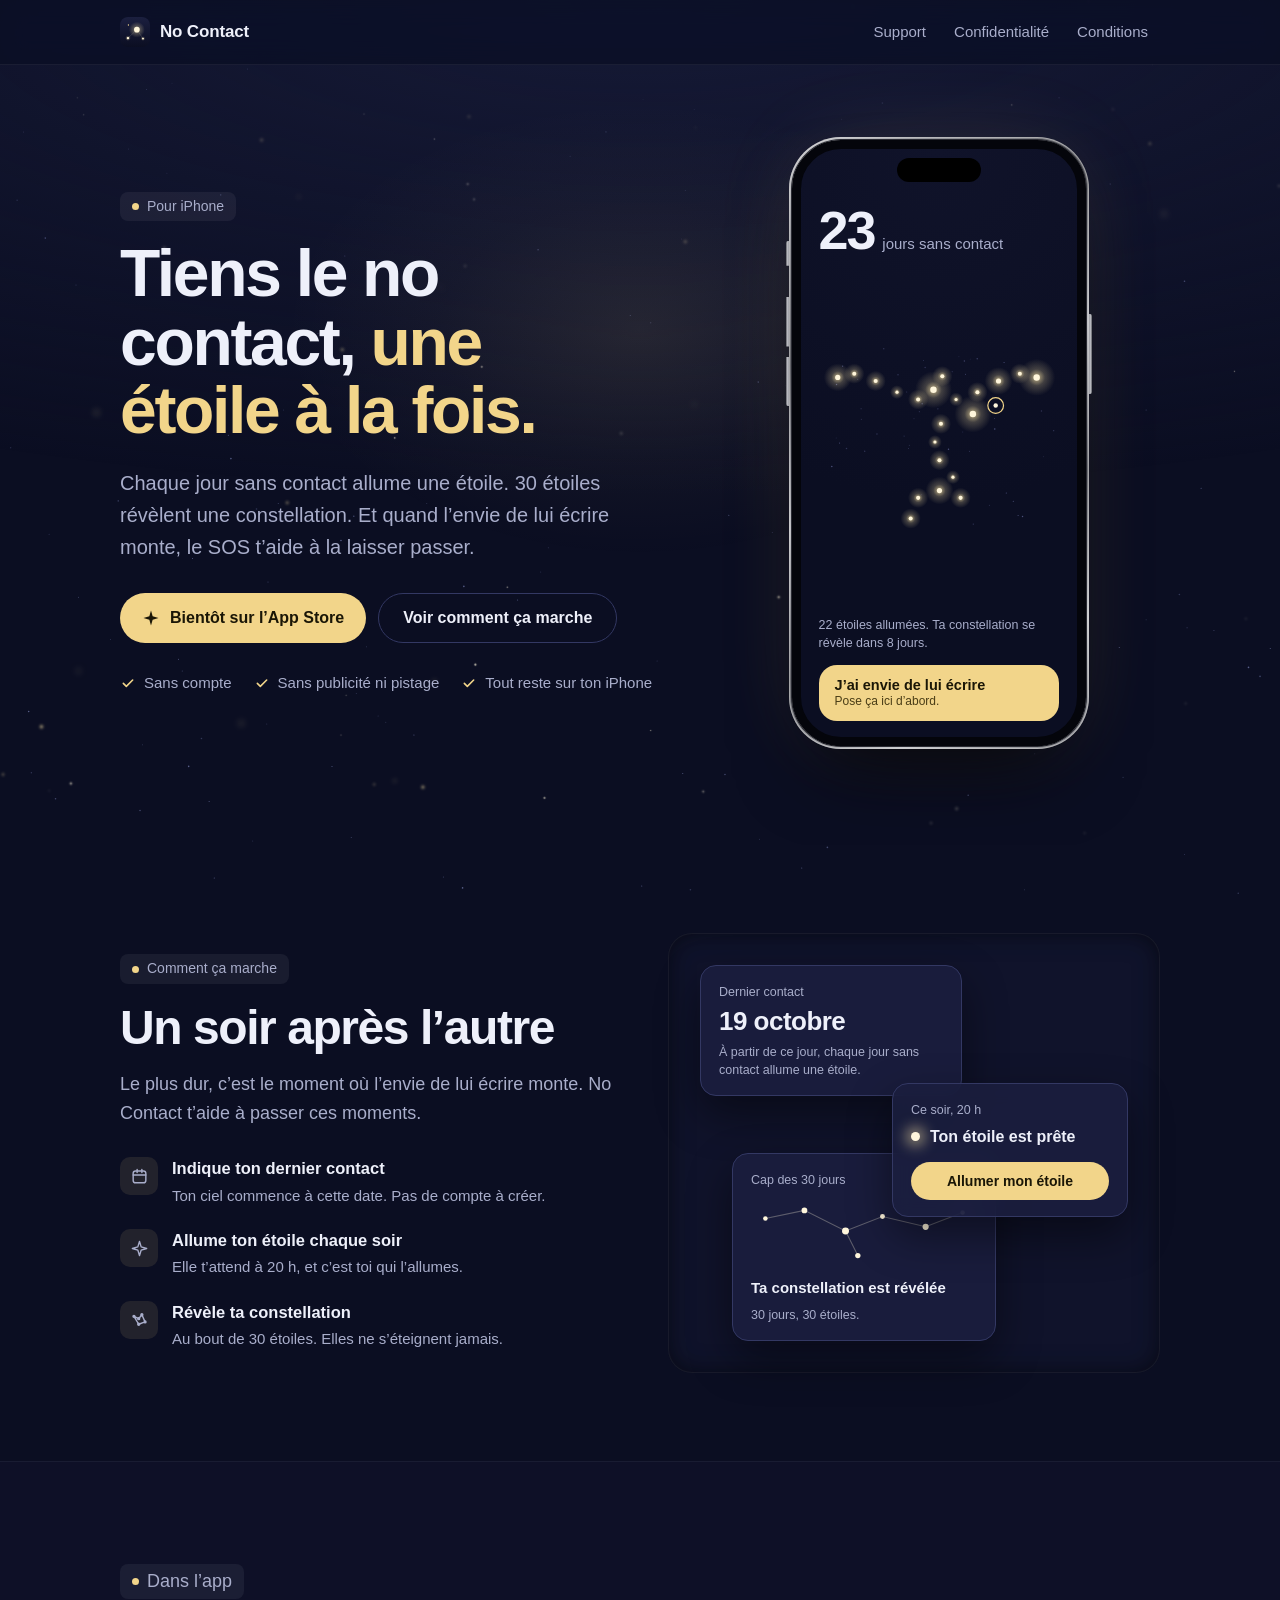
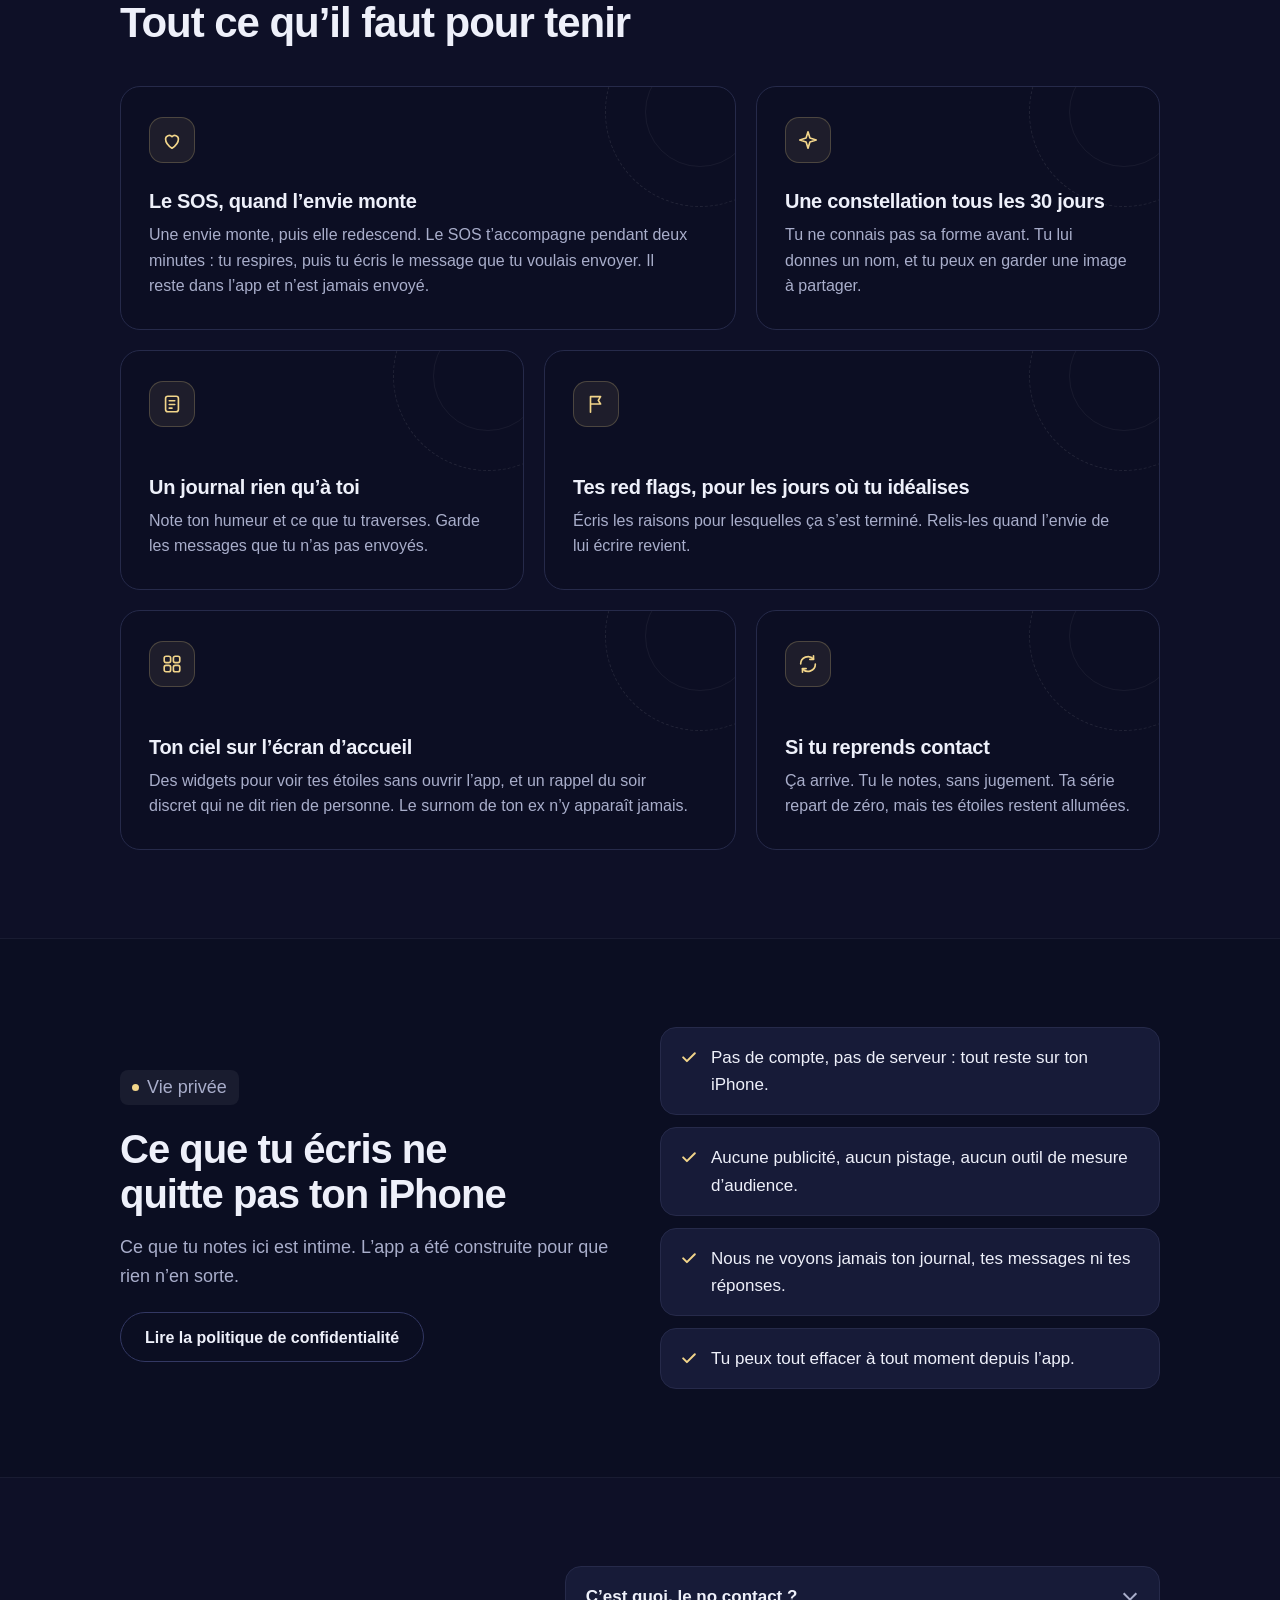
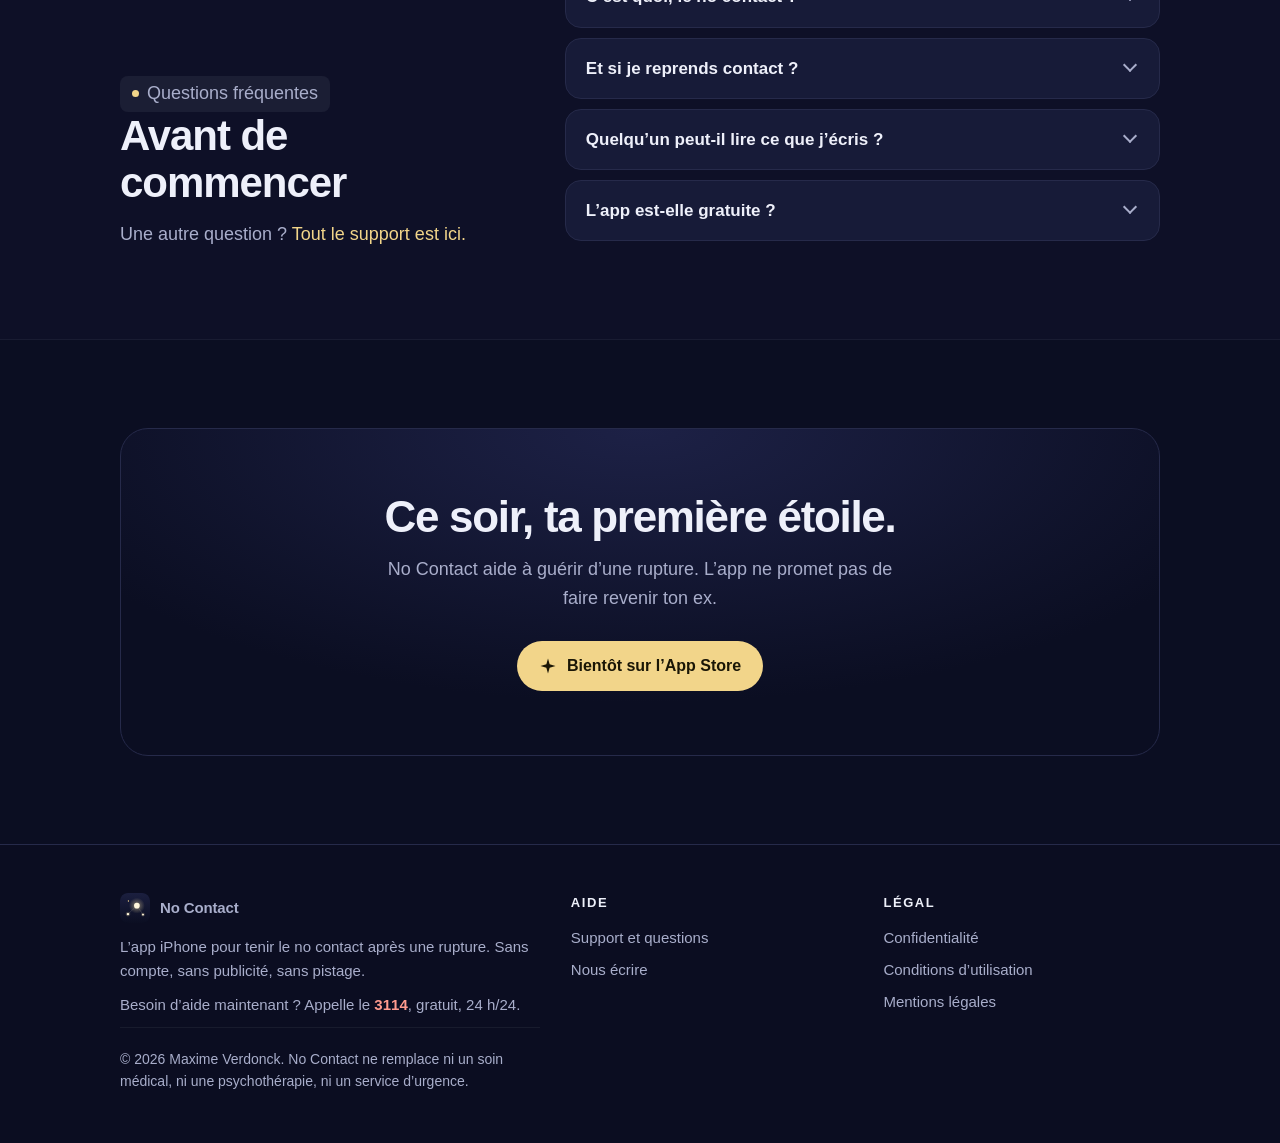
==== commit c683743f: "Put a breathing night sky behind every page and show how it works with pieces of the app" ====
--- a/index.html
+++ b/index.html
@@ -30,7 +30,7 @@
 <meta name="twitter:title" content="No Contact : l’app pour tenir le no contact après une rupture">
 <meta name="twitter:description" content="Chaque jour sans contact allume une étoile, et 30 étoiles révèlent une constellation. Un SOS quand l’envie de lui écrire monte. Sans compte, tout reste sur ton iPhone.">
 <meta name="twitter:image" content="https://nocontact.maximeverdonck.fr/og.png">
-<link rel="stylesheet" href="/style.css?v=3">
+<link rel="stylesheet" href="/style.css?v=4">
 <script type="application/ld+json">{"@context":"https://schema.org","@type":"WebSite","@id":"https://nocontact.maximeverdonck.fr/#website","name":"No Contact","url":"https://nocontact.maximeverdonck.fr/","inLanguage":"fr-FR","description":"L’app iPhone pour tenir le no contact après une rupture.","publisher":{"@type":"Person","name":"Maxime Verdonck","url":"https://maximeverdonck.fr"}}</script>
 <script type="application/ld+json">{"@context":"https://schema.org","@type":"MobileApplication","@id":"https://nocontact.maximeverdonck.fr/#app","name":"No Contact","url":"https://nocontact.maximeverdonck.fr/","operatingSystem":"iOS","applicationCategory":"HealthApplication","inLanguage":"fr-FR","description":"Chaque jour sans contact allume une étoile, et 30 étoiles révèlent une constellation. Un SOS quand l’envie de lui écrire monte. Sans compte, tout reste sur ton iPhone.","image":"https://nocontact.maximeverdonck.fr/icon-512.png","author":{"@type":"Person","name":"Maxime Verdonck","url":"https://maximeverdonck.fr"}}</script>
 <script type="application/ld+json">{"@context":"https://schema.org","@type":"FAQPage","mainEntity":[{"@type":"Question","name":"C’est quoi, le no contact ?","acceptedAnswer":{"@type":"Answer","text":"C’est couper tout contact avec ton ex pendant un temps : pas de message, pas d’appel, pas de réponse. Le but est de te laisser la place de guérir. No Contact ne promet pas de faire revenir ton ex."}},{"@type":"Question","name":"Et si je reprends contact ?","acceptedAnswer":{"@type":"Answer","text":"Ça arrive. Tu le notes, sans jugement. Ta série repart de zéro, mais tes étoiles restent toutes allumées."}},{"@type":"Question","name":"Quelqu’un peut-il lire ce que j’écris ?","acceptedAnswer":{"@type":"Answer","text":"Nous, non : l’app n’a ni compte ni serveur, et rien ne quitte ton iPhone. Protège ton iPhone avec un code, car toute personne qui l’a déverrouillé entre les mains peut ouvrir l’app."}},{"@type":"Question","name":"L’app est-elle gratuite ?","acceptedAnswer":{"@type":"Answer","text":"L’app s’utilise avec un abonnement Premium, mensuel ou annuel. Le prix et l’éventuel essai gratuit sont affichés dans l’app avant l’achat. L’écran d’aide reste accessible sans abonnement."}}]}</script>
@@ -49,12 +49,10 @@
 </header>
 <main id="contenu">
 <section class="hero">
-  <div class="dots"></div>
   <div class="glow"></div>
-  <div class="rings"></div>
   <div class="wrap hero-grid">
     <div>
-      <p class="eyebrow rise">Pour iPhone</p>
+      <p class="label rise">Pour iPhone</p>
       <h1 class="rise d1">Tiens le no contact, <em>une étoile à la fois.</em></h1>
       <p class="lead rise d2">Chaque jour sans contact allume une étoile. 30 étoiles révèlent une constellation. Et quand l’envie de lui écrire monte, le SOS t’aide à la laisser passer.</p>
       <div class="hero-actions rise d3">
@@ -79,25 +77,42 @@
 </section>
 
 <section class="section" id="fonctionnement">
+  <div class="wrap split">
+    <div class="reveal">
+      <p class="label">Comment ça marche</p>
+      <h2>Un soir après l’autre</h2>
+      <p class="sub">Le plus dur, c’est le moment où l’envie de lui écrire monte. No Contact t’aide à passer ces moments.</p>
+      <ul class="rows">
+        <li><span class="tile"><svg viewBox="0 0 24 24" fill="none" stroke="currentColor" stroke-width="1.8" stroke-linecap="round" stroke-linejoin="round" aria-hidden="true"><rect x="4" y="5" width="16" height="15" rx="3"/><path d="M4 10h16M9 3v4M15 3v4"/></svg></span><div><strong>Indique ton dernier contact</strong><span>Ton ciel commence à cette date. Pas de compte à créer.</span></div></li>
+        <li><span class="tile"><svg viewBox="0 0 24 24" fill="none" stroke="currentColor" stroke-width="1.8" stroke-linecap="round" stroke-linejoin="round" aria-hidden="true"><path d="M12 3l2.1 6.9L21 12l-6.9 2.1L12 21l-2.1-6.9L3 12l6.9-2.1z"/></svg></span><div><strong>Allume ton étoile chaque soir</strong><span>Elle t’attend à 20 h, et c’est toi qui l’allumes.</span></div></li>
+        <li><span class="tile"><svg viewBox="0 0 24 24" fill="none" stroke="currentColor" stroke-width="1.8" stroke-linecap="round" stroke-linejoin="round" aria-hidden="true"><path d="M5 8l6 3 4-5 4 9-8 3z"/><circle cx="5" cy="8" r="1.2" fill="currentColor"/><circle cx="11" cy="11" r="1.2" fill="currentColor"/><circle cx="15" cy="6" r="1.2" fill="currentColor"/><circle cx="19" cy="15" r="1.2" fill="currentColor"/><circle cx="11" cy="18" r="1.2" fill="currentColor"/></svg></span><div><strong>Révèle ta constellation</strong><span>Au bout de 30 étoiles. Elles ne s’éteignent jamais.</span></div></li>
+      </ul>
+    </div>
+    <div class="stage reveal" aria-hidden="true">
+      <div class="float f1">
+        <p class="k">Dernier contact</p>
+        <p class="big">19 octobre</p>
+        <p class="s">À partir de ce jour, chaque jour sans contact allume une étoile.</p>
+      </div>
+      <div class="float f2">
+        <p class="k">Ce soir, 20 h</p>
+        <p class="ready"><i class="dot"></i>Ton étoile est prête</p>
+        <span class="mini">Allumer mon étoile</span>
+      </div>
+      <div class="float f3">
+        <p class="k">Cap des 30 jours</p>
+        <svg viewBox="0 0 220 70"><path d="M14 22L52 14L92 34L128 20L170 30L206 16M92 34L104 58" fill="none" stroke="#FFF6DC" stroke-opacity=".3" stroke-width="1"/><g fill="#FFF6DC"><circle cx="14" cy="22" r="2.2"/><circle cx="52" cy="14" r="2.8"/><circle cx="92" cy="34" r="3.4"/><circle cx="128" cy="20" r="2.4"/><circle cx="170" cy="30" r="3"/><circle cx="206" cy="16" r="2.2"/><circle cx="104" cy="58" r="2.6"/></g></svg>
+        <p class="t">Ta constellation est révélée</p>
+        <p class="s">30 jours, 30 étoiles.</p>
+      </div>
+    </div>
+  </div>
+</section>
+
+<section class="section features" id="fonctions">
   <div class="wrap">
     <div class="section-head reveal">
-      <p class="eyebrow">Comment ça marche</p>
-      <h2>Un soir après l’autre</h2>
-      <p>Le plus dur, c’est le moment où l’envie de lui écrire monte. No Contact t’aide à passer ces moments.</p>
-    </div>
-    <ol class="steps">
-      <li class="reveal"><h3>Indique ton dernier contact</h3><p>Ton ciel commence à cette date. Pas de compte à créer, pas d’adresse e-mail à donner.</p></li>
-      <li class="reveal"><h3>Allume ton étoile chaque soir</h3><p>Chaque jour sans contact te fait gagner une étoile. Elle t’attend le soir, et c’est toi qui l’allumes.</p></li>
-      <li class="reveal"><h3>Révèle ta constellation</h3><p>Au bout de 30 étoiles, ta constellation apparaît. Tes étoiles ne s’éteignent jamais, quoi qu’il arrive ensuite.</p></li>
-    </ol>
-  </div>
-</section>
-
-<section class="section features" id="fonctions">
-  <div class="dots"></div>
-  <div class="wrap">
-    <div class="section-head reveal">
-      <p class="eyebrow">Dans l’app</p>
+      <p class="label">Dans l’app</p>
       <h2>Tout ce qu’il faut pour tenir</h2>
     </div>
     <div class="bento">
@@ -114,7 +129,7 @@
 <section class="section" id="vie-privee">
   <div class="wrap privacy-band">
     <div class="reveal">
-      <p class="eyebrow">Vie privée</p>
+      <p class="label">Vie privée</p>
       <h2>Ce que tu écris ne quitte pas ton iPhone</h2>
       <p>Ce que tu notes ici est intime. L’app a été construite pour que rien n’en sorte.</p>
       <a class="btn btn-ghost" href="/confidentialite/">Lire la politique de confidentialité</a>
@@ -129,10 +144,11 @@
 </section>
 
 <section class="section features" id="questions">
-  <div class="wrap">
+  <div class="wrap faq-split">
     <div class="section-head reveal">
-      <p class="eyebrow">Questions fréquentes</p>
+      <p class="label">Questions fréquentes</p>
       <h2>Avant de commencer</h2>
+      <p>Une autre question ? <a href="/support/">Tout le support est ici.</a></p>
     </div>
     <div class="faq">
     <details>
@@ -151,7 +167,6 @@
       <summary>L’app est-elle gratuite ?</summary>
       <p>L’app s’utilise avec un abonnement Premium, mensuel ou annuel. Le prix et l’éventuel essai gratuit sont affichés dans l’app avant l’achat. L’écran d’aide reste accessible sans abonnement.</p>
     </details>
-      <p class="faq-more"><a href="/support/">Toutes les questions et le support</a></p>
     </div>
   </div>
 </section>
@@ -159,8 +174,7 @@
 <section class="section final">
   <div class="wrap">
     <div class="panel reveal">
-      <div class="dots"></div>
-      <h2>Ce soir, ta première étoile.</h2>
+          <h2>Ce soir, ta première étoile.</h2>
       <p>No Contact aide à guérir d’une rupture. L’app ne promet pas de faire revenir ton ex.</p>
       <span class="soon"><svg viewBox="0 0 24 24" fill="currentColor" aria-hidden="true"><path d="M12 2l2.2 7.8L22 12l-7.8 2.2L12 22l-2.2-7.8L2 12l7.8-2.2z"/></svg>Bientôt sur l’App Store</span>
     </div>
--- a/style.css
+++ b/style.css
@@ -29,13 +29,235 @@
 
 body {
   margin: 0;
-  background: var(--bg-deep);
+  background: radial-gradient(120% 55% at 50% 0%, rgba(23, 27, 56, 0.9) 0%, transparent 100%) fixed;
   color: var(--text);
   font: 17px/1.6 -apple-system, BlinkMacSystemFont, "SF Pro Text", "Segoe UI", Roboto, "Helvetica Neue", Arial, sans-serif;
   -webkit-font-smoothing: antialiased;
   text-rendering: optimizeLegibility;
   overflow-x: hidden;
 }
+
+/* Night sky behind every page: still dust, and two fields of stars that breathe out of step. */
+
+html { background: var(--bg-deep); }
+html::before, body::before, body::after {
+  content: ""; position: fixed; top: 0; left: 0; z-index: -1;
+  width: 1px; height: 1px; border-radius: 50%; pointer-events: none;
+}
+html::before {
+  box-shadow:
+    92.5vw 94.9vh 0 0 rgba(120, 128, 180, .35),
+    59.2vw 42.4vh 0 .3px rgba(120, 128, 180, .5),
+    13.0vw 19.2vh 0 0 rgba(120, 128, 180, .35),
+    22.1vw 45.5vh 0 0 rgba(120, 128, 180, .35),
+    8.6vw 71.0vh 0 0 rgba(120, 128, 180, .35),
+    51.3vw 73.4vh 0 0 rgba(120, 128, 180, .35),
+    20.6vw 3.5vh 0 0 rgba(120, 128, 180, .7),
+    17.2vw 21.6vh 0 .3px rgba(120, 128, 180, .5),
+    56.6vw 86.0vh 0 .3px rgba(120, 128, 180, .5),
+    66.1vw 31.4vh 0 0 rgba(120, 128, 180, .5),
+    17.8vw 48.3vh 0 0 rgba(120, 128, 180, .7),
+    64.2vw 18.2vh 0 0 rgba(120, 128, 180, .7),
+    32.3vw 81.6vh 0 0 rgba(120, 128, 180, .7),
+    11.4vw 9.9vh 0 0 rgba(120, 128, 180, .7),
+    27.6vw 57.3vh 0 .3px rgba(120, 128, 180, .5),
+    10.9vw 90.0vh 0 .3px rgba(120, 128, 180, .5),
+    89.5vw 45.5vh 0 0 rgba(120, 128, 180, .5),
+    15.0vw 62.0vh 0 0 rgba(120, 128, 180, .7),
+    79.5vw 49.3vh 0 0 rgba(120, 128, 180, .7),
+    14.2vw 74.5vh 0 0 rgba(120, 128, 180, .5),
+    16.7vw 97.5vh 0 0 rgba(120, 128, 180, .7),
+    41.6vw 2.3vh 0 0 rgba(120, 128, 180, .7),
+    1.3vw 22.2vh 0 .3px rgba(120, 128, 180, .35),
+    53.9vw 98.8vh 0 .3px rgba(120, 128, 180, .35),
+    34.6vw 97.4vh 0 0 rgba(120, 128, 180, .5),
+    19.3vw 7.6vh 0 0 rgba(120, 128, 180, .7),
+    19.7vw 93.4vh 0 0 rgba(120, 128, 180, .35),
+    9.2vw 55.6vh 0 .3px rgba(120, 128, 180, .35),
+    69.1vw 55.8vh 0 0 rgba(120, 128, 180, .5),
+    10.0vw 16.5vh 0 0 rgba(120, 128, 180, .5),
+    76.2vw 65.7vh 0 0 rgba(120, 128, 180, .35),
+    89.5vw 68.8vh 0 0 rgba(120, 128, 180, .35),
+    69.3vw 83.0vh 0 .3px rgba(120, 128, 180, .7),
+    23.8vw 29.5vh 0 0 rgba(120, 128, 180, .5),
+    77.2vw 55.7vh 0 .3px rgba(120, 128, 180, .35),
+    82.7vw 10.8vh 0 .3px rgba(120, 128, 180, .35),
+    33.3vw 55.9vh 0 0 rgba(120, 128, 180, .35),
+    16.5vw 66.1vh 0 0 rgba(120, 128, 180, .7),
+    68.9vw 11.4vh 0 .3px rgba(120, 128, 180, .5),
+    80.0vw 98.8vh 0 0 rgba(120, 128, 180, .35),
+    33.8vw 2.4vh 0 0 rgba(120, 128, 180, .7),
+    86.7vw 20.4vh 0 .3px rgba(120, 128, 180, .35),
+    17.3vw 44.9vh 0 0 rgba(120, 128, 180, .35),
+    42.0vw 27.7vh 0 .3px rgba(120, 128, 180, .7),
+    99.2vw 72.0vh 0 0 rgba(120, 128, 180, .7),
+    53.2vw 26.5vh 0 0 rgba(120, 128, 180, .35),
+    87.7vw 86.3vh 0 0 rgba(120, 128, 180, .5),
+    77.7vw 67.3vh 0 .3px rgba(120, 128, 180, .5),
+    29.2vw 32.0vh 0 0 rgba(120, 128, 180, .5),
+    27.4vw 93.0vh 0 0 rgba(120, 128, 180, .5),
+    4.3vw 88.7vh 0 .3px rgba(120, 128, 180, .5),
+    75.6vw 88.3vh 0 .3px rgba(120, 128, 180, .5),
+    69.1vw 38.4vh 0 0 rgba(120, 128, 180, .35),
+    50.2vw 11.0vh 0 0 rgba(120, 128, 180, .35),
+    27.8vw 77.0vh 0 0 rgba(120, 128, 180, .35),
+    25.9vw 85.1vh 0 0 rgba(120, 128, 180, .7),
+    63.4vw 4.3vh 0 0 rgba(120, 128, 180, .5),
+    20.0vw 56.5vh 0 .3px rgba(120, 128, 180, .35),
+    18.0vw 50.9vh 0 .3px rgba(120, 128, 180, .7),
+    36.1vw 98.6vh 0 .3px rgba(120, 128, 180, .7),
+    65.5vw 17.0vh 0 0 rgba(120, 128, 180, .7),
+    18.3vw 1.9vh 0 .3px rgba(120, 128, 180, .7),
+    13.9vw 73.2vh 0 0 rgba(120, 128, 180, .7),
+    29.5vw 79.5vh 0 0 rgba(120, 128, 180, .35),
+    60.3vw 59.1vh 0 0 rgba(120, 128, 180, .35),
+    13.4vw 9.2vh 0 0 rgba(120, 128, 180, .35),
+    96.7vw 99.2vh 0 .3px rgba(120, 128, 180, .35),
+    53.3vw 85.9vh 0 0 rgba(120, 128, 180, .7),
+    36.2vw 65.1vh 0 .3px rgba(120, 128, 180, .7),
+    92.5vw 31.2vh 0 .3px rgba(120, 128, 180, .7),
+    12.9vw 38.0vh 0 0 rgba(120, 128, 180, .35),
+    49.2vw 35.0vh 0 0 rgba(120, 128, 180, .7),
+    53.5vw 21.1vh 0 0 rgba(120, 128, 180, .5),
+    5.9vw 31.6vh 0 0 rgba(120, 128, 180, .5),
+    82.3vw 58.9vh 0 0 rgba(120, 128, 180, .5),
+    24.6vw 31.5vh 0 .3px rgba(120, 128, 180, .5),
+    44.5vw 17.3vh 0 0 rgba(120, 128, 180, .7),
+    49.8vw 1.6vh 0 .3px rgba(120, 128, 180, .7),
+    42.8vw 60.8vh 0 0 rgba(120, 128, 180, .35),
+    66.1vw 43.0vh 0 0 rgba(120, 128, 180, .5),
+    84.0vw 39.1vh 0 0 rgba(120, 128, 180, .5),
+    5.7vw 3.4vh 0 0 rgba(120, 128, 180, .5),
+    97.5vw 74.1vh 0 .3px rgba(120, 128, 180, .7),
+    87.4vw 71.9vh 0 0 rgba(120, 128, 180, .7),
+    98.4vw 75.1vh 0 .3px rgba(120, 128, 180, .5),
+    54.2vw 12.1vh 0 0 rgba(120, 128, 180, .5),
+    47.3vw 14.6vh 0 .3px rgba(120, 128, 180, .5),
+    11.7vw 1.8vh 0 .3px rgba(120, 128, 180, .7),
+    20.9vw 64.6vh 0 0 rgba(120, 128, 180, .5),
+    26.9vw 28.4vh 0 0 rgba(120, 128, 180, .7),
+    93.8vw 54.2vh 0 0 rgba(120, 128, 180, .7),
+    2.2vw 79.0vh 0 .3px rgba(120, 128, 180, .7),
+    15.3vw 68.9vh 0 0 rgba(120, 128, 180, .7),
+    92.7vw 69.7vh 0 0 rgba(120, 128, 180, .5),
+    11.1vw 82.7vh 0 0 rgba(120, 128, 180, .35),
+    96.2vw 3.4vh 0 0 rgba(120, 128, 180, .7),
+    3.5vw 26.4vh 0 .3px rgba(120, 128, 180, .7),
+    42.2vw 63.5vh 0 0 rgba(120, 128, 180, .35),
+    92.1vw 66.0vh 0 .3px rgba(120, 128, 180, .35),
+    65.7vw 13.2vh 0 0 rgba(120, 128, 180, .5),
+    6.1vw 66.3vh 0 0 rgba(120, 128, 180, .5),
+    97.6vw 0.0vh 0 0 rgba(120, 128, 180, .35),
+    56.9vw 57.2vh 0 0 rgba(120, 128, 180, .7),
+    1.8vw 14.6vh 0 0 rgba(120, 128, 180, .5),
+    64.6vw 94.1vh 0 .3px rgba(120, 128, 180, .5),
+    0.8vw 49.7vh 0 0 rgba(120, 128, 180, .5),
+    28.6vw 71.8vh 0 0 rgba(120, 128, 180, .35),
+    20.8vw 80.4vh 0 0 rgba(120, 128, 180, .35),
+    15.7vw 82.0vh 0 .3px rgba(120, 128, 180, .35),
+    61.4vw 42.8vh 0 .3px rgba(120, 128, 180, .35),
+    81.0vw 52.2vh 0 .3px rgba(120, 128, 180, .7),
+    59.3vw 93.2vh 0 0 rgba(120, 128, 180, .35),
+    26.6vw 60.0vh 0 .3px rgba(120, 128, 180, .7),
+    80.8vw 83.7vh 0 0 rgba(120, 128, 180, .35),
+    50.8vw 35.8vh 0 0 rgba(120, 128, 180, .7),
+    50.1vw 98.4vh 0 0 rgba(120, 128, 180, .7),
+    24.8vw 37.0vh 0 0 rgba(120, 128, 180, .5),
+    21.7vw 55.9vh 0 0 rgba(120, 128, 180, .5),
+    3.8vw 59.3vh 0 0 rgba(120, 128, 180, .35),
+    73.6vw 15.3vh 0 .3px rgba(120, 128, 180, .5),
+    63.7vw 75.9vh 0 0 rgba(120, 128, 180, .35),
+    16.3vw 89.0vh 0 0 rgba(120, 128, 180, .7),
+    20.6vw 70.6vh 0 .3px rgba(120, 128, 180, .5),
+    30.1vw 80.2vh 0 0 rgba(120, 128, 180, .35),
+    40.4vw 66.6vh 0 0 rgba(120, 128, 180, .7),
+    73.3vw 17.4vh 0 .3px rgba(120, 128, 180, .35),
+    2.4vw 85.8vh 0 0 rgba(120, 128, 180, .7),
+    14.7vw 85.1vh 0 .3px rgba(120, 128, 180, .7),
+    62.6vw 96.4vh 0 0 rgba(120, 128, 180, .7),
+    94.8vw 70.0vh 0 0 rgba(120, 128, 180, .5);
+}
+body::before {
+  animation: breathe 6s ease-in-out infinite;
+  box-shadow:
+    12.8vw 27.5vh 3px .6px rgba(255, 246, 220, .9),
+    81.2vw 57.0vh 3px .6px rgba(255, 246, 220, .75),
+    67.5vw 17.8vh 2px .3px rgba(255, 246, 220, .9),
+    33.9vw 15.4vh 1px .3px rgba(255, 246, 220, .75),
+    54.9vw 87.9vh 2px .3px rgba(255, 246, 220, .9),
+    92.6vw 78.1vh 3px 0 rgba(255, 246, 220, .75),
+    17.7vw 1.9vh 3px 0 rgba(255, 246, 220, .75),
+    42.5vw 88.6vh 1px .6px rgba(255, 246, 220, .55),
+    81.4vw 52.4vh 2px .3px rgba(255, 246, 220, .55),
+    97.3vw 68.7vh 3px 0 rgba(255, 246, 220, .75),
+    73.0vw 74.6vh 3px .3px rgba(255, 246, 220, .75),
+    37.0vw 22.1vh 2px .6px rgba(255, 246, 220, .55),
+    74.7vw 89.8vh 3px .6px rgba(255, 246, 220, .55),
+    6.5vw 12.7vh 1px 0 rgba(255, 246, 220, .75),
+    28.4vw 12.6vh 1px 0 rgba(255, 246, 220, .9),
+    36.3vw 29.5vh 3px .3px rgba(255, 246, 220, .9),
+    99.9vw 20.6vh 3px .3px rgba(255, 246, 220, .9),
+    74.6vw 28.2vh 3px 0 rgba(255, 246, 220, .9),
+    78.5vw 73.0vh 1px .3px rgba(255, 246, 220, .9),
+    39.6vw 65.2vh 1px .3px rgba(255, 246, 220, .55),
+    72.7vw 91.4vh 3px .3px rgba(255, 246, 220, .55),
+    54.3vw 14.1vh 3px 0 rgba(255, 246, 220, .9),
+    3.8vw 87.8vh 3px 0 rgba(255, 246, 220, .55),
+    30.8vw 48.6vh 1px .3px rgba(255, 246, 220, .75),
+    48.5vw 48.1vh 3px .3px rgba(255, 246, 220, .75),
+    79.0vw 11.6vh 1px .3px rgba(255, 246, 220, .55),
+    86.9vw 12.1vh 3px .3px rgba(255, 246, 220, .55),
+    26.6vw 81.6vh 1px 0 rgba(255, 246, 220, .55),
+    63.8vw 29.4vh 1px .3px rgba(255, 246, 220, .55),
+    96.4vw 41.2vh 1px 0 rgba(255, 246, 220, .9),
+    90.0vw 7.1vh 1px 0 rgba(255, 246, 220, .55),
+    37.1vw 73.8vh 1px .6px rgba(255, 246, 220, .75),
+    70.0vw 57.6vh 3px 0 rgba(255, 246, 220, .55),
+    27.0vw 77.2vh 1px 0 rgba(255, 246, 220, .55),
+    6.0vw 10.8vh 1px 0 rgba(255, 246, 220, .55),
+    69.5vw 44.0vh 2px .3px rgba(255, 246, 220, .75),
+    50.8vw 81.1vh 1px 0 rgba(255, 246, 220, .9),
+    66.6vw 0.7vh 3px .6px rgba(255, 246, 220, .75),
+    85.0vw 0.1vh 2px 0 rgba(255, 246, 220, .75),
+    60.8vw 66.3vh 2px .6px rgba(255, 246, 220, .9),
+    84.7vw 92.5vh 3px 0 rgba(255, 246, 220, .75),
+    36.5vw 20.4vh 2px .6px rgba(255, 246, 220, .75),
+    63.7vw 66.4vh 3px .3px rgba(255, 246, 220, .75),
+    78.6vw 22.4vh 1px .6px rgba(255, 246, 220, .55),
+    5.5vw 87.0vh 2px .6px rgba(255, 246, 220, .9),
+    37.6vw 40.7vh 1px .6px rgba(255, 246, 220, .55);
+}
+body::after {
+  animation: breathe 9s ease-in-out -4s infinite;
+  box-shadow:
+    89.8vw 15.9vh 3px .8px rgba(255, 233, 168, .6),
+    54.2vw 44.9vh 7px .4px rgba(255, 233, 168, .8),
+    26.7vw 38.8vh 3px 1px rgba(255, 233, 168, .6),
+    3.2vw 80.7vh 3px 1px rgba(255, 233, 168, .8),
+    6.1vw 74.5vh 7px .8px rgba(255, 233, 168, .6),
+    20.4vw 15.5vh 3px 1px rgba(255, 233, 168, .6),
+    81.7vw 37.3vh 7px .8px rgba(255, 233, 168, .6),
+    78.1vw 39.1vh 3px .4px rgba(255, 233, 168, .8),
+    23.3vw 21.8vh 5px .4px rgba(255, 233, 168, .8),
+    92.8vw 3.0vh 7px 1px rgba(255, 233, 168, .8),
+    18.8vw 80.3vh 7px .8px rgba(255, 233, 168, .8),
+    7.5vw 45.8vh 7px 1px rgba(255, 233, 168, .8),
+    33.9vw 75.6vh 5px .4px rgba(255, 233, 168, .8),
+    33.0vw 87.4vh 3px .8px rgba(255, 233, 168, .8),
+    29.2vw 87.1vh 3px .4px rgba(255, 233, 168, .6),
+    16.6vw 3.6vh 3px .8px rgba(255, 233, 168, .6),
+    22.4vw 55.8vh 3px .8px rgba(255, 233, 168, .6),
+    34.4vw 31.9vh 7px .4px rgba(255, 233, 168, .6),
+    36.6vw 12.9vh 3px .8px rgba(255, 233, 168, .6),
+    70.1vw 75.3vh 3px .8px rgba(255, 233, 168, .8),
+    90.9vw 23.7vh 7px 1px rgba(255, 233, 168, .8),
+    53.5vw 26.8vh 3px 1px rgba(255, 233, 168, .6),
+    67.5vw 71.4vh 7px .8px rgba(255, 233, 168, .8),
+    30.8vw 86.7vh 5px .4px rgba(255, 233, 168, .8),
+    12.3vw 69.0vh 3px 1px rgba(255, 233, 168, .6),
+    0.2vw 86.0vh 3px .4px rgba(255, 233, 168, .8);
+}
+@keyframes breathe { 0%, 100% { opacity: 1; } 50% { opacity: 0.25; } }
 
 img, svg { max-width: 100%; }
 
@@ -117,35 +339,23 @@
 
 /* Shared section pieces */
 
-.eyebrow {
+.label {
   display: inline-flex; align-items: center; gap: 8px;
-  color: var(--gold); font-size: 13px; font-weight: 650;
-  letter-spacing: 0.14em; text-transform: uppercase;
-  margin-bottom: 16px;
-}
-.eyebrow::before {
-  content: ""; width: 6px; height: 6px; border-radius: 50%;
-  background: var(--star); box-shadow: 0 0 10px 3px rgba(255, 233, 168, 0.55);
-}
+  background: rgba(255, 255, 255, 0.06); color: var(--muted);
+  border-radius: 8px; padding: 5px 12px; margin-bottom: 18px;
+  font-size: 14px; line-height: 1.4;
+}
+.label::before { content: ""; width: 7px; height: 7px; border-radius: 50%; background: var(--gold); }
 
 .section { position: relative; padding: 88px 0; }
-.section-head { max-width: 640px; margin: 0 auto 48px; text-align: center; }
+.section-head { max-width: 640px; margin: 0 0 40px; }
 .section-head h2 { font-size: clamp(28px, 4.4vw, 42px); line-height: 1.12; letter-spacing: -0.025em; }
 .section-head p { color: var(--muted); margin: 14px 0 0; font-size: 18px; }
 
-.dots {
-  position: absolute; inset: 0; pointer-events: none;
-  background-image: radial-gradient(circle at center, rgba(255, 255, 255, 0.05) 1px, transparent 1px);
-  background-size: 24px 24px;
-  -webkit-mask-image: radial-gradient(ellipse 80% 70% at 50% 40%, #000 30%, transparent 100%);
-  mask-image: radial-gradient(ellipse 80% 70% at 50% 40%, #000 30%, transparent 100%);
-}
-
 /* Hero */
 
 .hero {
   position: relative; overflow: hidden;
-  background: radial-gradient(120% 70% at 50% 0%, var(--bg) 0%, var(--bg-deep) 100%);
   padding: 72px 0 96px;
 }
 .hero .glow {
@@ -153,18 +363,6 @@
   transform: translate(-50%, -50%); pointer-events: none; border-radius: 50%;
   background: radial-gradient(ellipse at center, rgba(242, 213, 138, 0.10) 0%, rgba(242, 213, 138, 0.03) 40%, transparent 70%);
 }
-.rings {
-  position: absolute; top: 50%; left: 0; width: 800px; height: 800px;
-  transform: translate(-50%, -50%); pointer-events: none; opacity: 0.5;
-  border-radius: 50%; border: 1px solid rgba(255, 255, 255, 0.05);
-}
-.rings::before, .rings::after {
-  content: ""; position: absolute; border-radius: 50%;
-  border: 1px dashed rgba(255, 255, 255, 0.09);
-}
-.rings::before { inset: 100px; }
-.rings::after { inset: 220px; border-style: solid; border-color: rgba(255, 255, 255, 0.05); }
-
 .hero-grid {
   position: relative; display: grid; gap: 56px; align-items: center;
   grid-template-columns: minmax(0, 1.1fr) minmax(0, 0.9fr);
@@ -189,7 +387,6 @@
   .hero-grid { grid-template-columns: 1fr; gap: 48px; text-align: center; }
   .hero .lead { margin-left: auto; margin-right: auto; }
   .hero-actions, .trust { justify-content: center; }
-  .rings { display: none; }
 }
 
 /* Phone */
@@ -265,27 +462,65 @@
   }
 }
 
-/* Steps */
-
-.steps { list-style: none; padding: 0; margin: 0; display: grid; gap: 20px; grid-template-columns: repeat(3, minmax(0, 1fr)); counter-reset: step; }
-.steps li {
-  position: relative; margin: 0; padding: 28px 24px 24px;
-  background: var(--surface); border: 1px solid var(--border); border-radius: var(--radius);
-  counter-increment: step;
-}
-.steps li::before {
-  content: counter(step); display: grid; place-items: center;
-  width: 36px; height: 36px; border-radius: 50%; margin-bottom: 18px;
-  border: 1px solid rgba(242, 213, 138, 0.5); color: var(--gold); font-weight: 650; font-size: 15px;
-  box-shadow: 0 0 22px -4px rgba(255, 233, 168, 0.45);
-}
-.steps h3 { font-size: 19px; line-height: 1.3; margin-bottom: 8px; letter-spacing: -0.01em; }
-.steps p { color: var(--muted); margin: 0; font-size: 16px; }
-@media (max-width: 820px) { .steps { grid-template-columns: 1fr; } }
+/* How it works: text on one side, pieces of the app on the other */
+
+.split { display: grid; gap: 56px; align-items: center; grid-template-columns: minmax(0, 1fr) minmax(0, 1fr); }
+.split h2 { font-size: clamp(32px, 4.8vw, 48px); line-height: 1.08; letter-spacing: -0.03em; }
+.split .sub { color: var(--muted); font-size: 18px; margin: 16px 0 28px; max-width: 30em; }
+.rows { list-style: none; padding: 0; margin: 0; display: grid; gap: 18px; }
+.rows li { display: flex; gap: 14px; align-items: flex-start; margin: 0; }
+.rows strong { display: block; font-size: 16.5px; }
+.rows span { color: var(--muted); font-size: 15px; }
+.tile {
+  flex: none; width: 38px; height: 38px; border-radius: 10px; margin-top: 2px;
+  display: grid; place-items: center; color: var(--gold); background: rgba(242, 213, 138, 0.1);
+}
+.tile svg { width: 19px; height: 19px; }
+
+.stage {
+  position: relative; height: 440px; border-radius: 24px; padding: 32px;
+  background: rgba(23, 27, 56, 0.45);
+  box-shadow: inset 0 0 0 1px rgba(255, 255, 255, 0.05), inset 0 0 24px rgba(0, 0, 0, 0.55);
+}
+.float {
+  position: absolute; border-radius: 16px; padding: 16px 18px;
+  background: rgba(27, 31, 63, 0.86); border: 1px solid var(--border-2);
+  -webkit-backdrop-filter: blur(10px); backdrop-filter: blur(10px);
+  box-shadow: 0 18px 44px rgba(0, 0, 0, 0.45);
+  transition: transform 0.4s var(--ease);
+}
+.stage:hover .float { transform: translateY(-4px); }
+.stage:hover .f2 { transform: translateY(-8px); }
+.float p { margin: 0; }
+.float .k { color: var(--muted); font-size: 12.5px; margin-bottom: 4px; }
+.float .big { font-size: 26px; font-weight: 700; letter-spacing: -0.02em; line-height: 1.2; }
+.float .s { color: var(--muted); font-size: 12.5px; line-height: 1.45; margin-top: 6px; }
+.float .t { font-size: 15px; font-weight: 650; margin-top: 8px; }
+.float .ready { display: flex; align-items: center; gap: 10px; font-weight: 650; font-size: 16px; margin: 4px 0 12px; }
+.float .dot {
+  width: 9px; height: 9px; border-radius: 50%; background: var(--star); flex: none;
+  box-shadow: 0 0 14px 5px rgba(255, 233, 168, 0.55); animation: breathe 3.2s ease-in-out infinite;
+}
+.float .mini {
+  display: block; text-align: center; background: var(--gold); color: var(--on-gold);
+  border-radius: 999px; padding: 8px 14px; font-weight: 650; font-size: 14px;
+}
+.float svg { display: block; width: 100%; height: auto; margin-top: 6px; }
+.f1 { top: 32px; left: 32px; width: 262px; }
+.f2 { top: 150px; right: 32px; width: 236px; z-index: 2; }
+.f3 { bottom: 32px; left: 64px; width: 264px; }
+
+@media (max-width: 880px) {
+  .split { grid-template-columns: 1fr; gap: 40px; }
+  .stage { height: auto; padding: 20px; display: grid; gap: 14px; }
+  .float { position: static; width: auto; }
+  .f2 { margin-left: 28px; }
+  .f1, .f3 { margin-right: 28px; }
+}
 
 /* Bento */
 
-.features { background: var(--bg); border-block: 1px solid rgba(255, 255, 255, 0.05); overflow: hidden; }
+.features { background: rgba(16, 19, 42, 0.72); border-block: 1px solid rgba(255, 255, 255, 0.05); overflow: hidden; }
 .bento { display: grid; gap: 20px; grid-template-columns: repeat(5, minmax(0, 1fr)); }
 .bento .cell {
   position: relative; overflow: hidden; grid-column: span 2;
@@ -332,7 +567,11 @@
 
 /* FAQ */
 
-.faq { max-width: 760px; margin: 0 auto; }
+.faq-split { display: grid; gap: 48px; grid-template-columns: minmax(0, 0.8fr) minmax(0, 1.2fr); align-items: start; }
+.faq-split .section-head { margin: 0; position: sticky; top: 96px; }
+.faq > details:first-child { margin-top: 0; }
+.page-body .faq, .prose details { max-width: none; }
+@media (max-width: 820px) { .faq-split { grid-template-columns: 1fr; gap: 28px; } .faq-split .section-head { position: static; } }
 details {
   background: var(--surface); border: 1px solid var(--border); border-radius: 16px;
   margin: 10px 0; transition: border-color 0.2s, background-color 0.2s;
@@ -353,7 +592,6 @@
 details[open] summary::after { transform: translateY(2px) rotate(-135deg); }
 details > :not(summary) { padding: 0 20px; color: var(--muted); }
 details > :last-child { padding-bottom: 18px; margin-bottom: 0; }
-.faq-more { text-align: center; margin-top: 28px; }
 
 /* Final call */
 
@@ -385,7 +623,6 @@
 
 .page-head {
   position: relative; overflow: hidden;
-  background: radial-gradient(120% 100% at 50% 0%, var(--bg) 0%, var(--bg-deep) 100%);
   border-bottom: 1px solid rgba(255, 255, 255, 0.05);
   padding: 44px 0 40px;
 }
@@ -430,7 +667,7 @@
 
 /* Footer */
 
-.site-footer { border-top: 1px solid var(--border); background: var(--bg-deep); padding: 48px 0 40px; font-size: 15px; color: var(--muted); }
+.site-footer { border-top: 1px solid var(--border); background: rgba(11, 14, 34, 0.82); padding: 48px 0 40px; font-size: 15px; color: var(--muted); }
 .footer-grid { display: grid; gap: 36px; grid-template-columns: minmax(0, 1.5fr) repeat(2, minmax(0, 1fr)); }
 .site-footer .brand { margin-bottom: 12px; }
 .site-footer p { margin: 0 0 10px; max-width: 30em; }
@@ -455,7 +692,8 @@
 }
 
 @media print {
-  .site-header, .site-footer, .toc, .dots { display: none; }
+  .site-header, .site-footer, .toc { display: none; }
+  html::before, body::before, body::after { display: none; }
   body { background: #fff; color: #000; }
   .prose p, .prose li { color: #000; }
 }
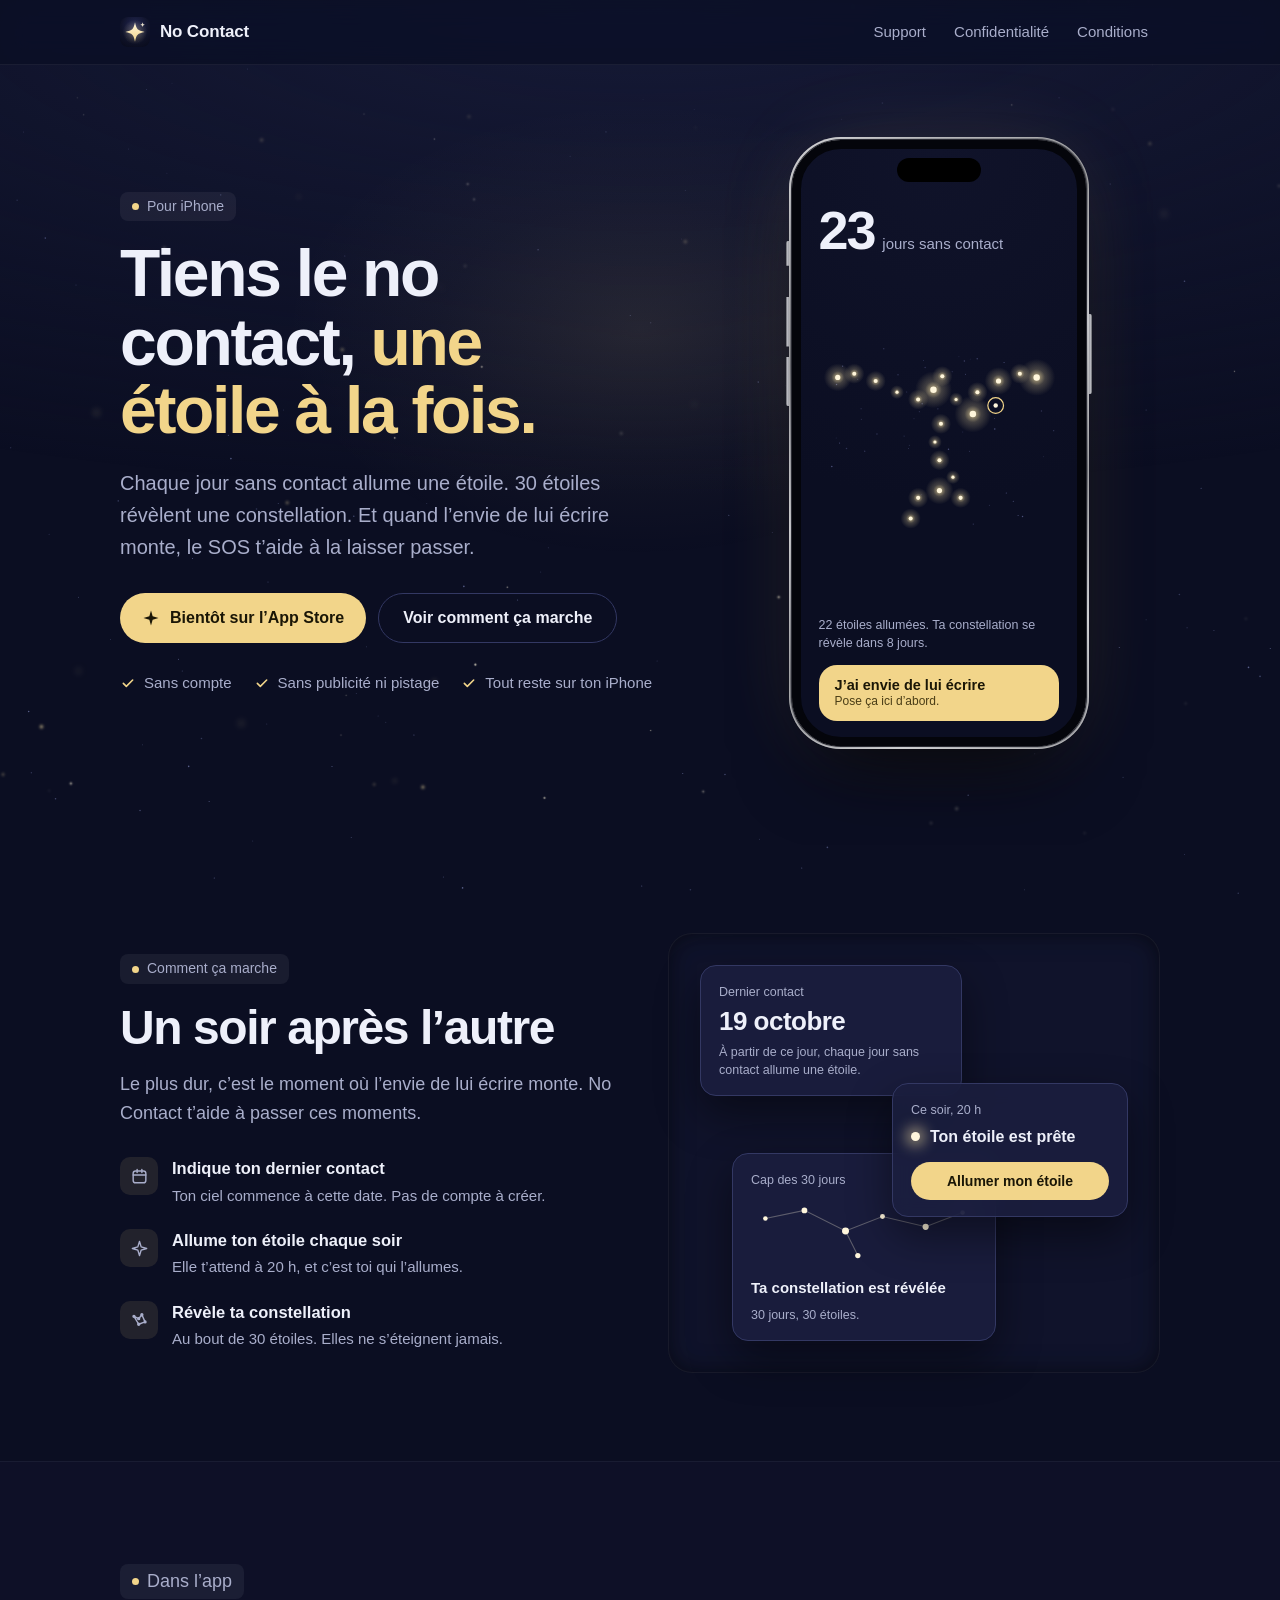
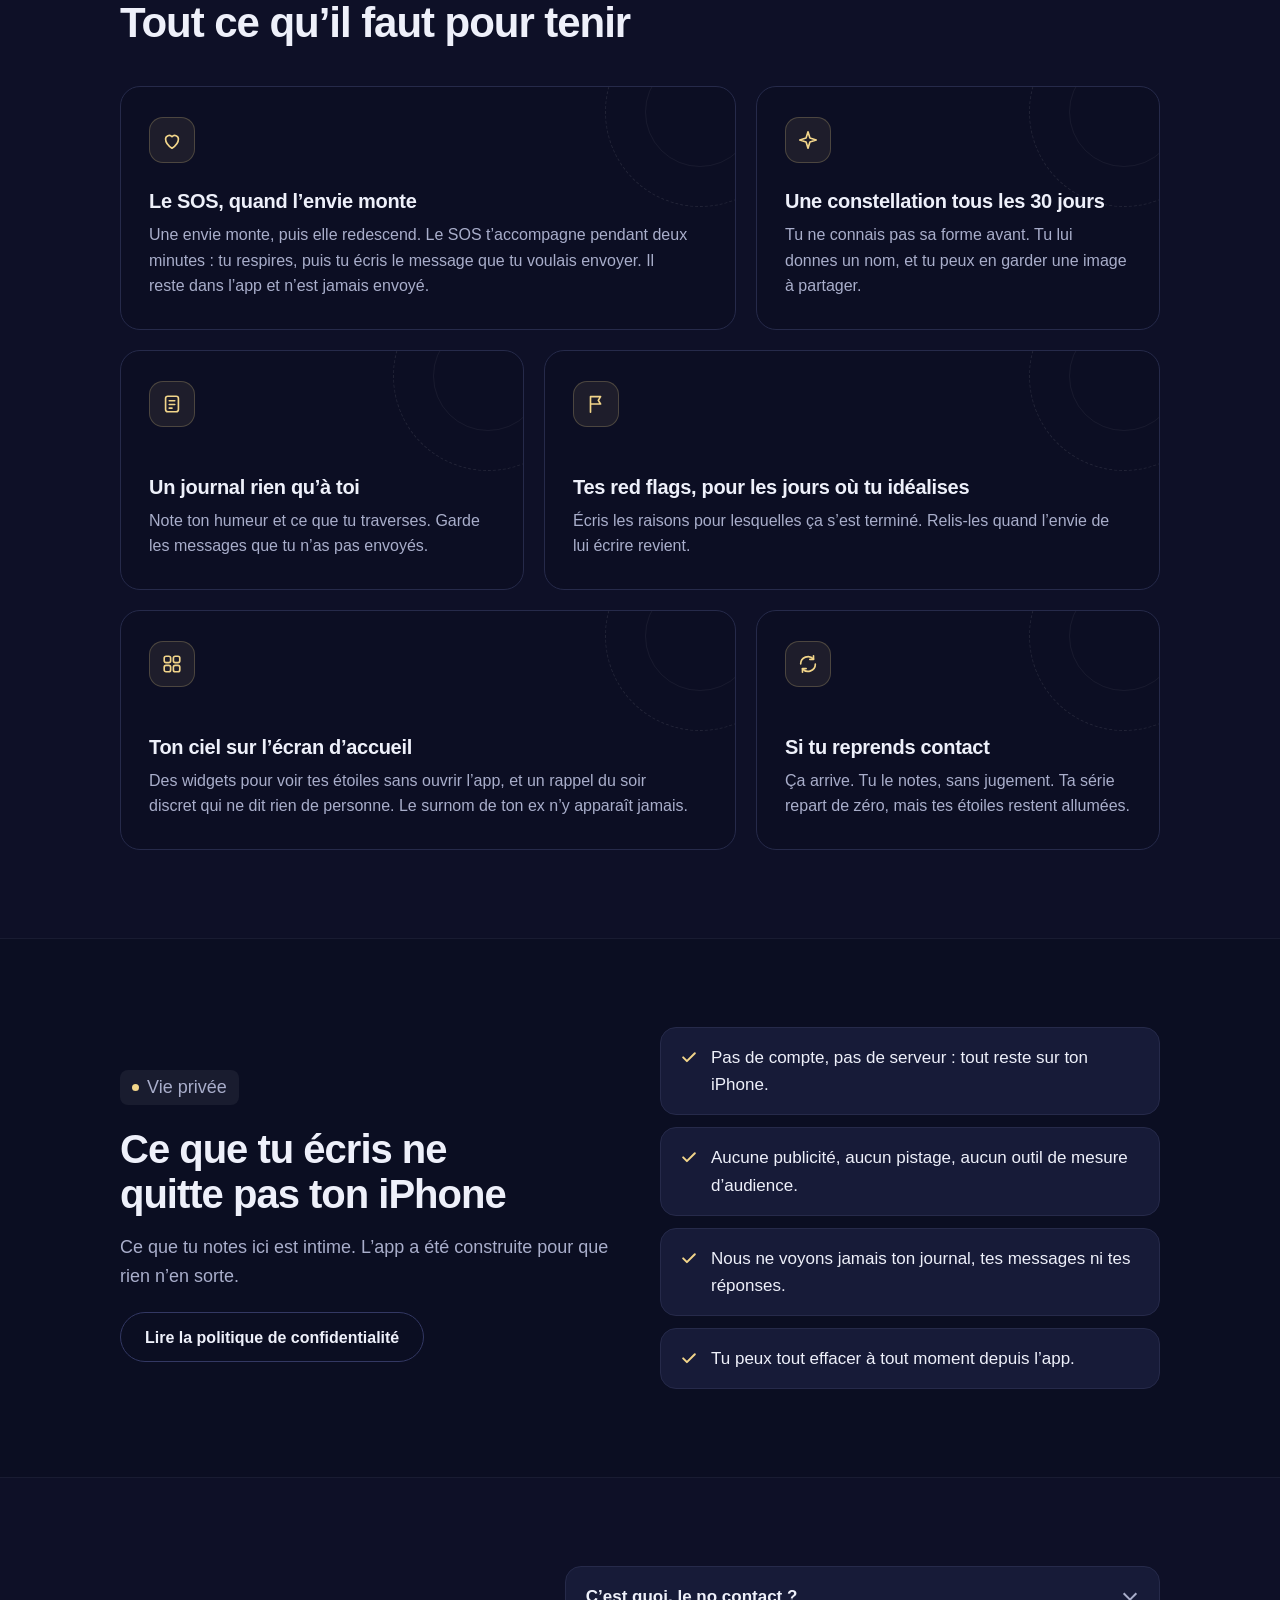
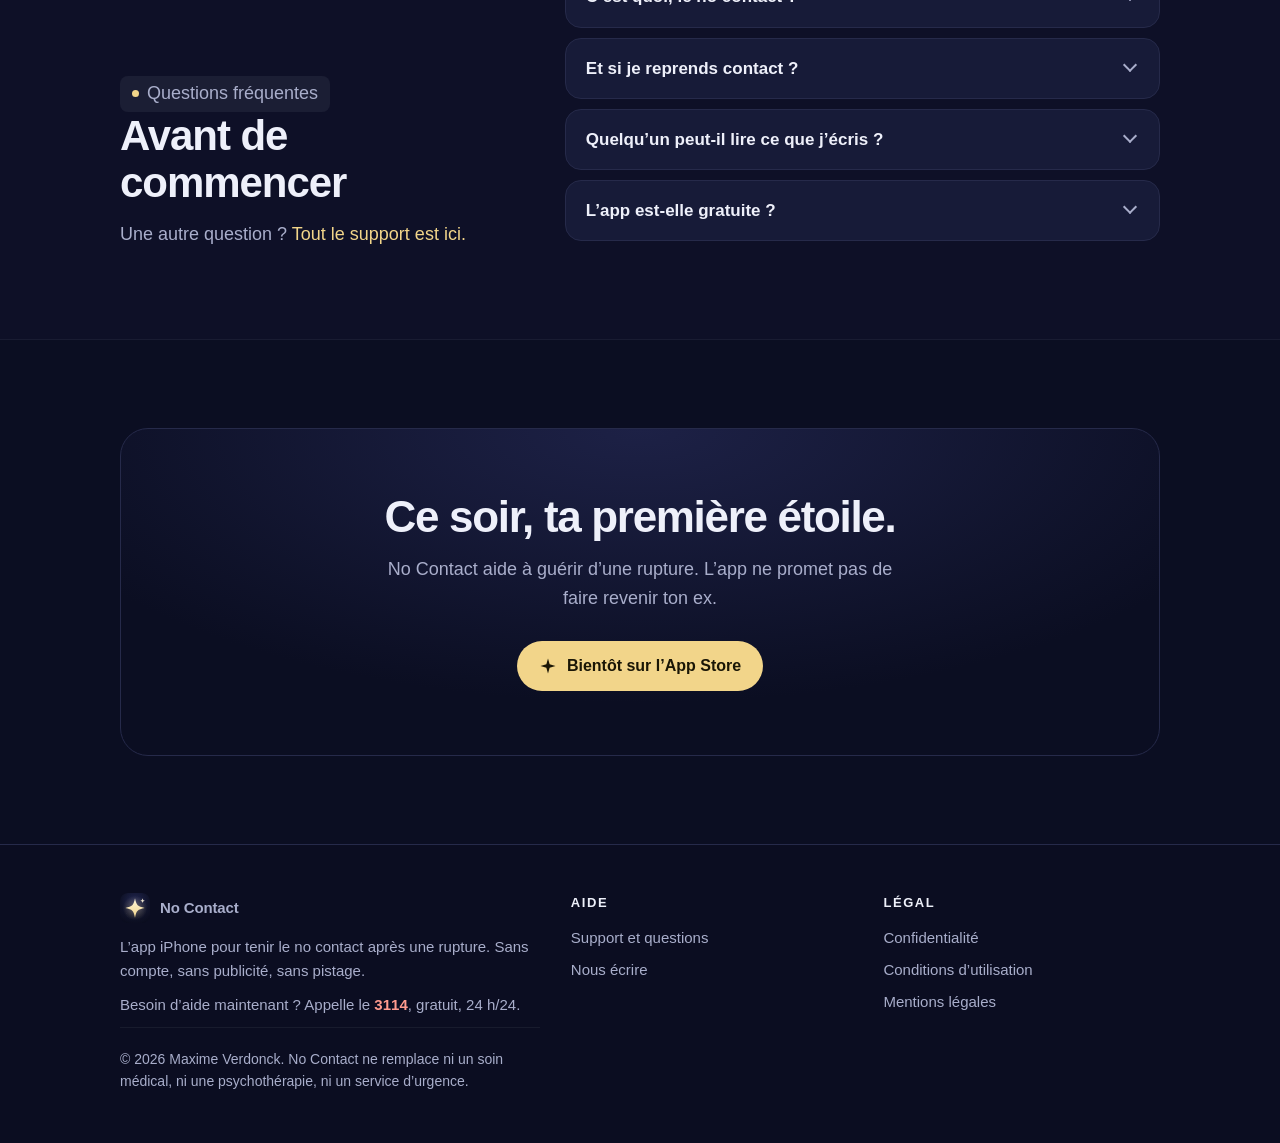
==== commit 64eed750: "Use the app icon for the favicons and the share image" ====
--- a/index.html
+++ b/index.html
@@ -10,9 +10,9 @@
 <meta name="author" content="Maxime Verdonck">
 <meta name="theme-color" content="#0B0E22">
 <meta name="color-scheme" content="dark">
-<link rel="icon" href="/favicon.ico" sizes="48x48">
-<link rel="icon" href="/favicon.svg" type="image/svg+xml">
-<link rel="apple-touch-icon" href="/apple-touch-icon.png">
+<link rel="icon" href="/favicon.ico?v=2" sizes="48x48">
+<link rel="icon" href="/favicon.svg?v=2" type="image/svg+xml">
+<link rel="apple-touch-icon" href="/apple-touch-icon.png?v=2">
 <link rel="manifest" href="/site.webmanifest">
 <meta name="apple-mobile-web-app-title" content="No Contact">
 <meta property="og:type" content="website">
@@ -39,7 +39,7 @@
 <a class="skip" href="#contenu">Aller au contenu</a>
 <header class="site-header">
   <div class="wrap">
-    <a class="brand" href="/"><img src="/favicon.svg" alt="" width="30" height="30">No Contact</a>
+    <a class="brand" href="/"><img src="/favicon.svg?v=2" alt="" width="30" height="30">No Contact</a>
     <nav class="site-nav" aria-label="Navigation principale">
       <a href="/support/">Support</a>
       <a class="optional" href="/confidentialite/">Confidentialité</a>
@@ -185,7 +185,7 @@
   <div class="wrap">
     <div class="footer-grid">
       <div>
-        <a class="brand" href="/"><img src="/favicon.svg" alt="" width="30" height="30" loading="lazy">No Contact</a>
+        <a class="brand" href="/"><img src="/favicon.svg?v=2" alt="" width="30" height="30" loading="lazy">No Contact</a>
         <p>L’app iPhone pour tenir le no contact après une rupture. Sans compte, sans publicité, sans pistage.</p>
         <p class="urgent">Besoin d’aide maintenant ? Appelle le <a href="tel:3114">3114</a>, gratuit, 24 h/24.</p>
       </div>
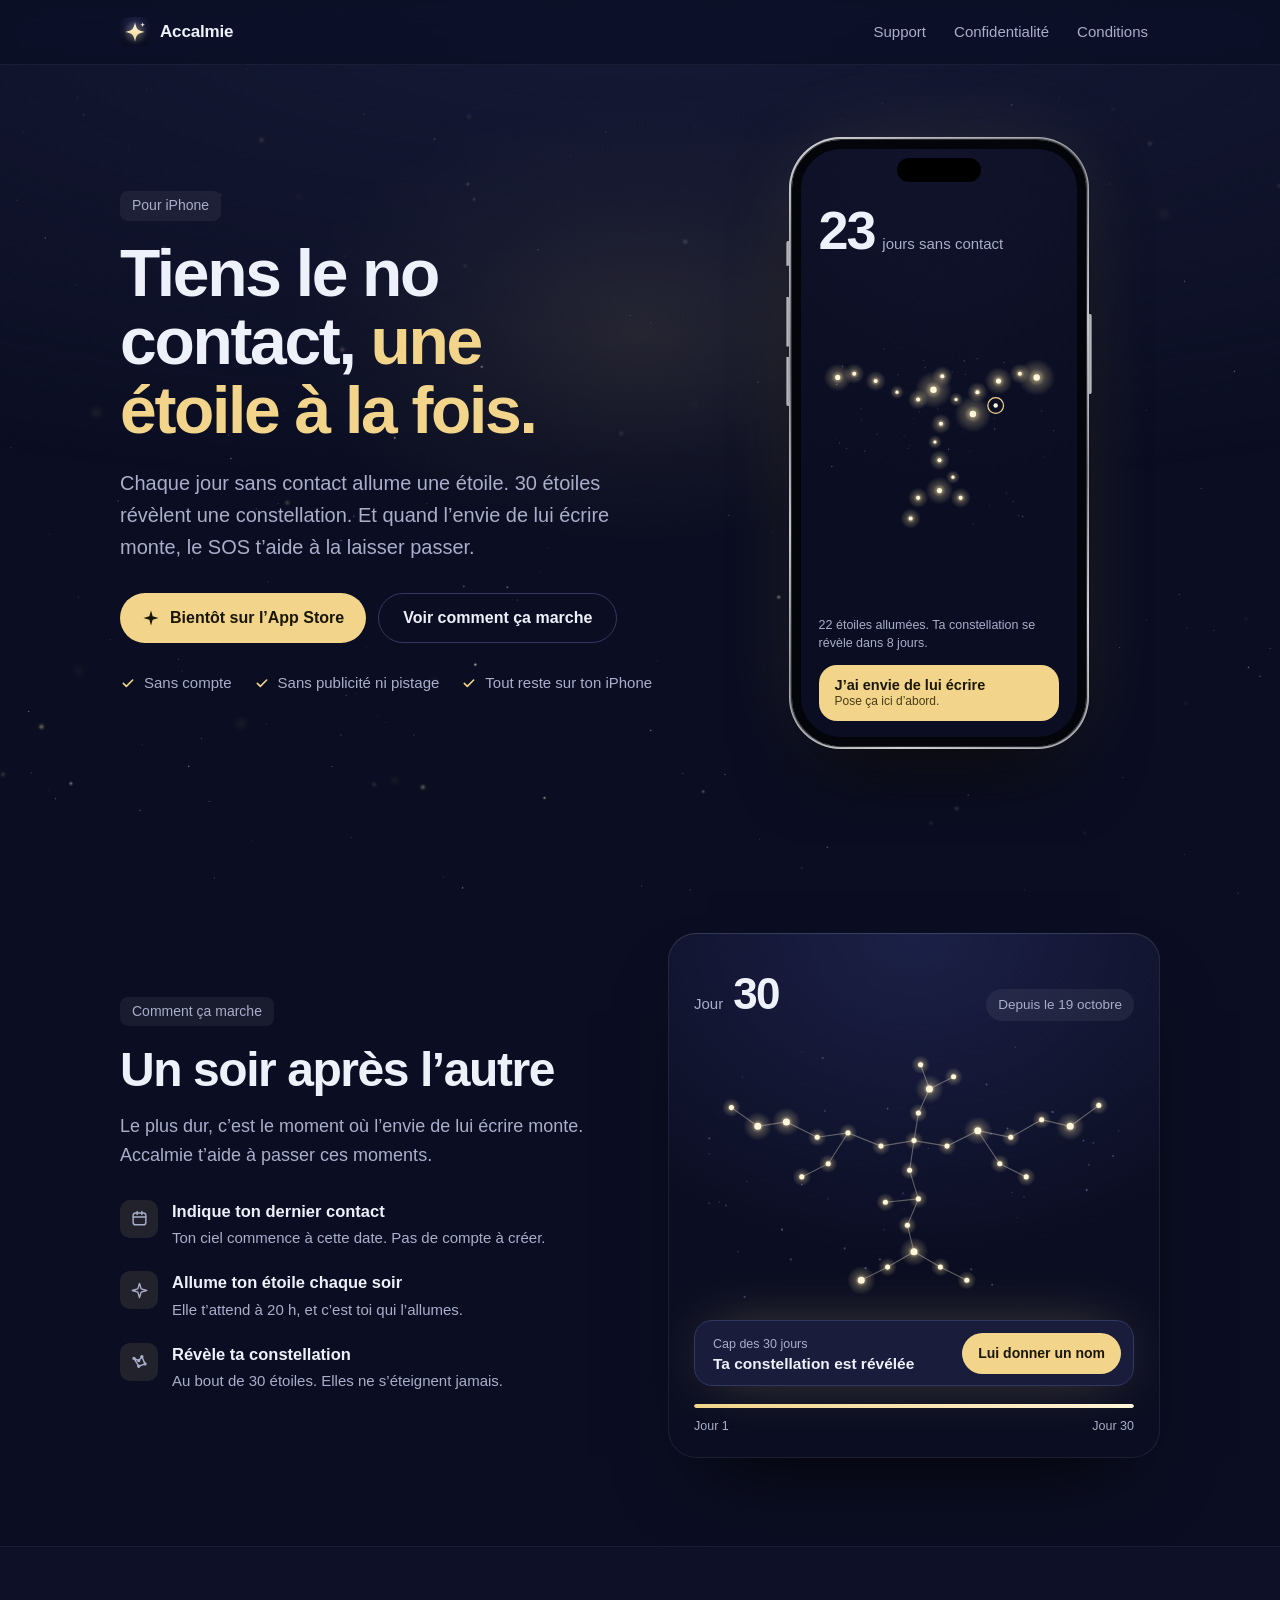
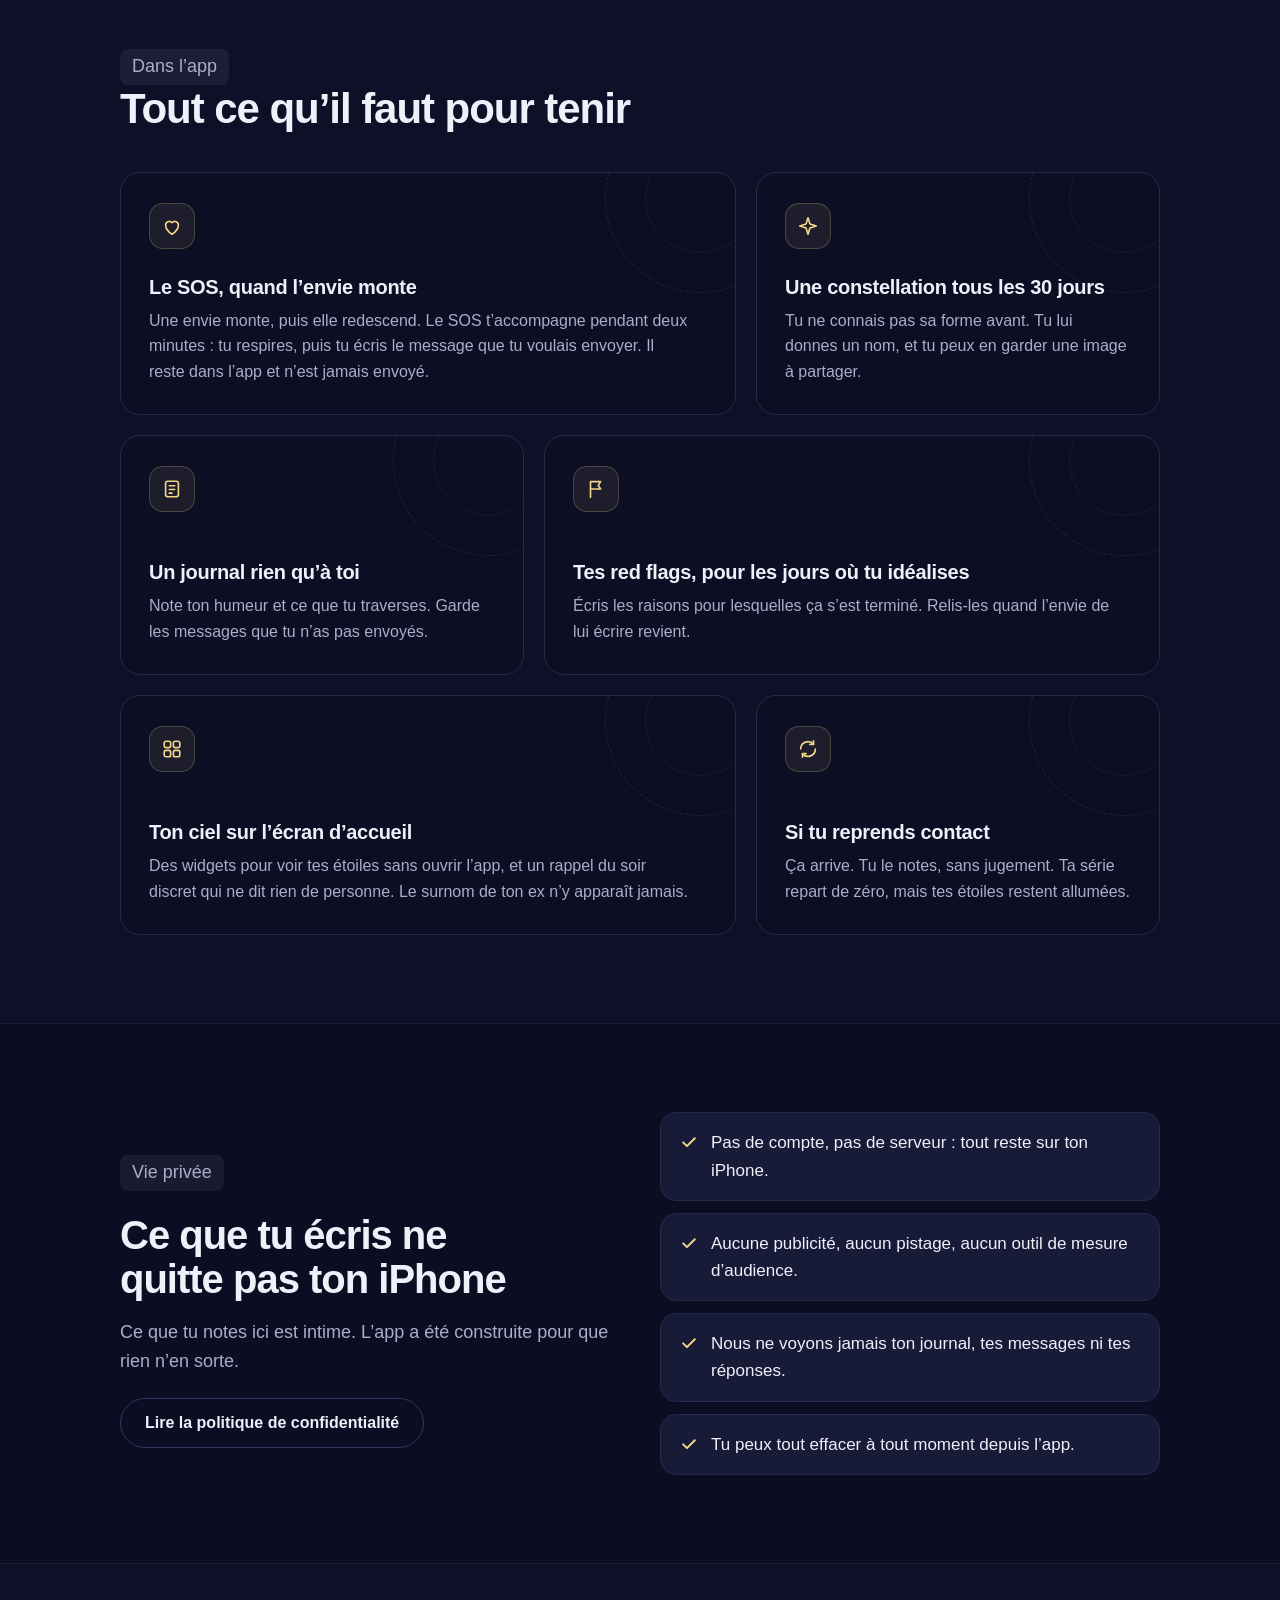
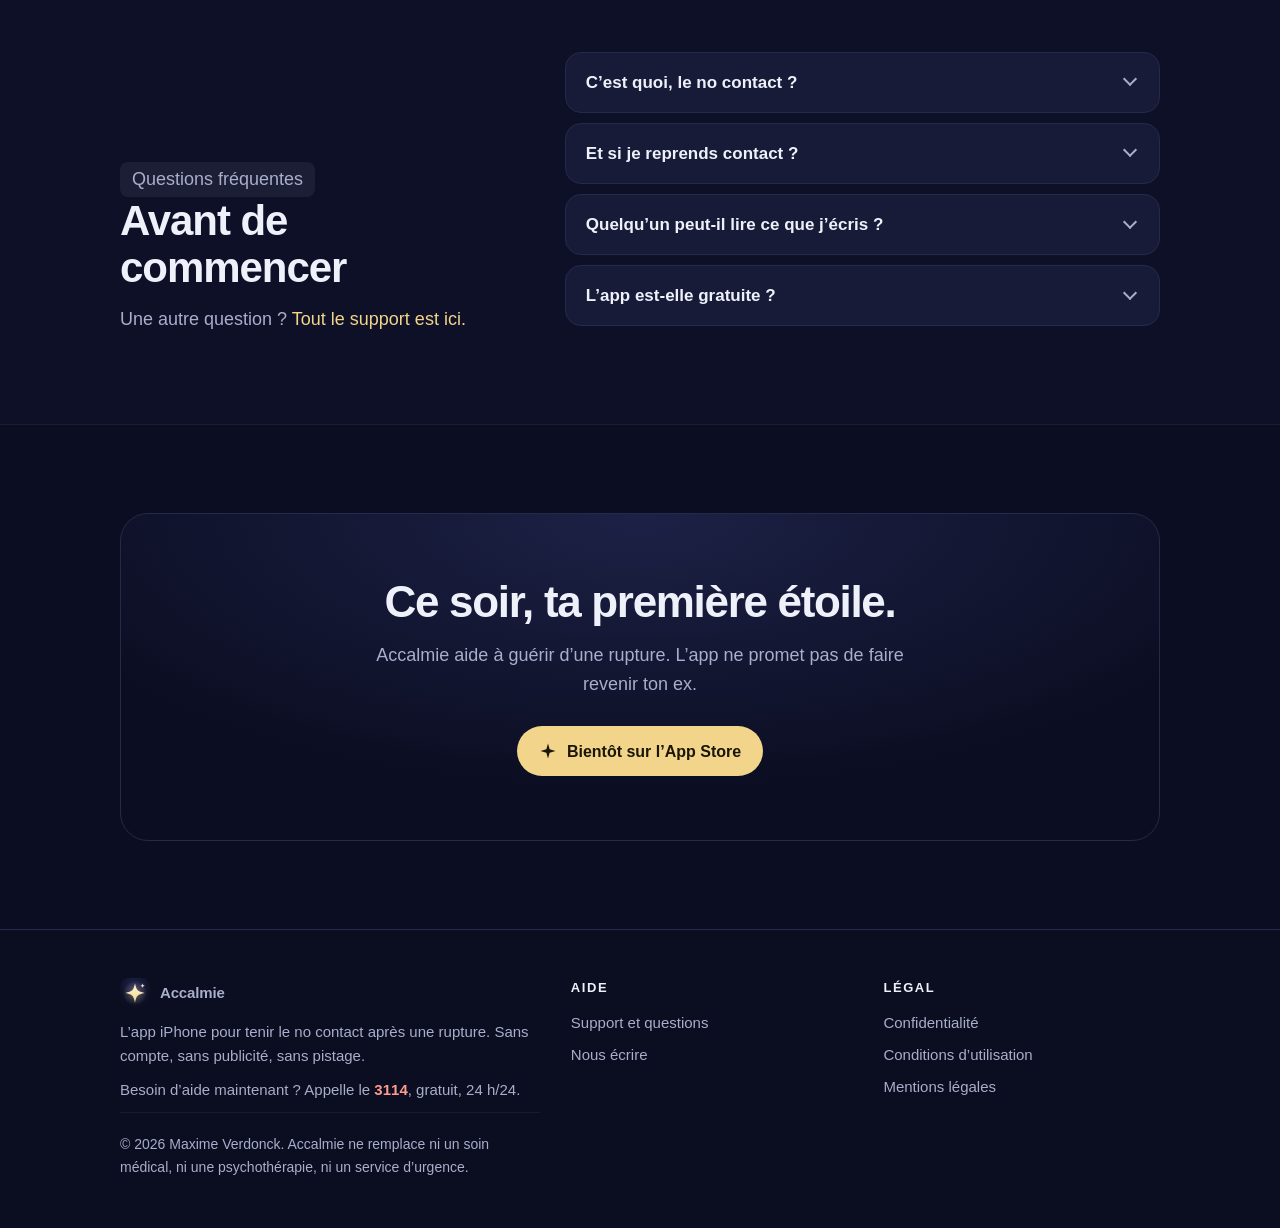
==== commit 0f0d8400: "Rename the app to Accalmie, play the thirty evenings on a stage and drop the dots of the labels" ====
--- a/index.html
+++ b/index.html
@@ -3,7 +3,7 @@
 <head>
 <meta charset="utf-8">
 <meta name="viewport" content="width=device-width, initial-scale=1">
-<title>No Contact : l’app pour tenir le no contact après une rupture</title>
+<title>Accalmie : l’app pour tenir le no contact après une rupture</title>
 <meta name="description" content="Chaque jour sans contact allume une étoile, et 30 étoiles révèlent une constellation. Un SOS quand l’envie de lui écrire monte. Sans compte, tout reste sur ton iPhone.">
 <meta name="robots" content="index, follow">
 <link rel="canonical" href="https://nocontact.maximeverdonck.fr/">
@@ -14,32 +14,32 @@
 <link rel="icon" href="/favicon.svg?v=2" type="image/svg+xml">
 <link rel="apple-touch-icon" href="/apple-touch-icon.png?v=2">
 <link rel="manifest" href="/site.webmanifest">
-<meta name="apple-mobile-web-app-title" content="No Contact">
+<meta name="apple-mobile-web-app-title" content="Accalmie">
 <meta property="og:type" content="website">
-<meta property="og:site_name" content="No Contact">
+<meta property="og:site_name" content="Accalmie">
 <meta property="og:locale" content="fr_FR">
 <meta property="og:url" content="https://nocontact.maximeverdonck.fr/">
-<meta property="og:title" content="No Contact : l’app pour tenir le no contact après une rupture">
+<meta property="og:title" content="Accalmie : l’app pour tenir le no contact après une rupture">
 <meta property="og:description" content="Chaque jour sans contact allume une étoile, et 30 étoiles révèlent une constellation. Un SOS quand l’envie de lui écrire monte. Sans compte, tout reste sur ton iPhone.">
 <meta property="og:image" content="https://nocontact.maximeverdonck.fr/og.png">
 <meta property="og:image:type" content="image/png">
 <meta property="og:image:width" content="1200">
 <meta property="og:image:height" content="630">
-<meta property="og:image:alt" content="No Contact : une étoile s’allume chaque jour sans contact">
+<meta property="og:image:alt" content="Accalmie : une étoile s’allume chaque jour sans contact">
 <meta name="twitter:card" content="summary_large_image">
-<meta name="twitter:title" content="No Contact : l’app pour tenir le no contact après une rupture">
+<meta name="twitter:title" content="Accalmie : l’app pour tenir le no contact après une rupture">
 <meta name="twitter:description" content="Chaque jour sans contact allume une étoile, et 30 étoiles révèlent une constellation. Un SOS quand l’envie de lui écrire monte. Sans compte, tout reste sur ton iPhone.">
 <meta name="twitter:image" content="https://nocontact.maximeverdonck.fr/og.png">
-<link rel="stylesheet" href="/style.css?v=4">
-<script type="application/ld+json">{"@context":"https://schema.org","@type":"WebSite","@id":"https://nocontact.maximeverdonck.fr/#website","name":"No Contact","url":"https://nocontact.maximeverdonck.fr/","inLanguage":"fr-FR","description":"L’app iPhone pour tenir le no contact après une rupture.","publisher":{"@type":"Person","name":"Maxime Verdonck","url":"https://maximeverdonck.fr"}}</script>
-<script type="application/ld+json">{"@context":"https://schema.org","@type":"MobileApplication","@id":"https://nocontact.maximeverdonck.fr/#app","name":"No Contact","url":"https://nocontact.maximeverdonck.fr/","operatingSystem":"iOS","applicationCategory":"HealthApplication","inLanguage":"fr-FR","description":"Chaque jour sans contact allume une étoile, et 30 étoiles révèlent une constellation. Un SOS quand l’envie de lui écrire monte. Sans compte, tout reste sur ton iPhone.","image":"https://nocontact.maximeverdonck.fr/icon-512.png","author":{"@type":"Person","name":"Maxime Verdonck","url":"https://maximeverdonck.fr"}}</script>
-<script type="application/ld+json">{"@context":"https://schema.org","@type":"FAQPage","mainEntity":[{"@type":"Question","name":"C’est quoi, le no contact ?","acceptedAnswer":{"@type":"Answer","text":"C’est couper tout contact avec ton ex pendant un temps : pas de message, pas d’appel, pas de réponse. Le but est de te laisser la place de guérir. No Contact ne promet pas de faire revenir ton ex."}},{"@type":"Question","name":"Et si je reprends contact ?","acceptedAnswer":{"@type":"Answer","text":"Ça arrive. Tu le notes, sans jugement. Ta série repart de zéro, mais tes étoiles restent toutes allumées."}},{"@type":"Question","name":"Quelqu’un peut-il lire ce que j’écris ?","acceptedAnswer":{"@type":"Answer","text":"Nous, non : l’app n’a ni compte ni serveur, et rien ne quitte ton iPhone. Protège ton iPhone avec un code, car toute personne qui l’a déverrouillé entre les mains peut ouvrir l’app."}},{"@type":"Question","name":"L’app est-elle gratuite ?","acceptedAnswer":{"@type":"Answer","text":"L’app s’utilise avec un abonnement Premium, mensuel ou annuel. Le prix et l’éventuel essai gratuit sont affichés dans l’app avant l’achat. L’écran d’aide reste accessible sans abonnement."}}]}</script>
+<link rel="stylesheet" href="/style.css?v=5">
+<script type="application/ld+json">{"@context":"https://schema.org","@type":"WebSite","@id":"https://nocontact.maximeverdonck.fr/#website","name":"Accalmie","url":"https://nocontact.maximeverdonck.fr/","inLanguage":"fr-FR","description":"L’app iPhone pour tenir le no contact après une rupture.","publisher":{"@type":"Person","name":"Maxime Verdonck","url":"https://maximeverdonck.fr"}}</script>
+<script type="application/ld+json">{"@context":"https://schema.org","@type":"MobileApplication","@id":"https://nocontact.maximeverdonck.fr/#app","name":"Accalmie","url":"https://nocontact.maximeverdonck.fr/","operatingSystem":"iOS","applicationCategory":"HealthApplication","inLanguage":"fr-FR","description":"Chaque jour sans contact allume une étoile, et 30 étoiles révèlent une constellation. Un SOS quand l’envie de lui écrire monte. Sans compte, tout reste sur ton iPhone.","image":"https://nocontact.maximeverdonck.fr/icon-512.png","author":{"@type":"Person","name":"Maxime Verdonck","url":"https://maximeverdonck.fr"}}</script>
+<script type="application/ld+json">{"@context":"https://schema.org","@type":"FAQPage","mainEntity":[{"@type":"Question","name":"C’est quoi, le no contact ?","acceptedAnswer":{"@type":"Answer","text":"C’est couper tout contact avec ton ex pendant un temps : pas de message, pas d’appel, pas de réponse. Le but est de te laisser la place de guérir. Accalmie ne promet pas de faire revenir ton ex."}},{"@type":"Question","name":"Et si je reprends contact ?","acceptedAnswer":{"@type":"Answer","text":"Ça arrive. Tu le notes, sans jugement. Ta série repart de zéro, mais tes étoiles restent toutes allumées."}},{"@type":"Question","name":"Quelqu’un peut-il lire ce que j’écris ?","acceptedAnswer":{"@type":"Answer","text":"Nous, non : l’app n’a ni compte ni serveur, et rien ne quitte ton iPhone. Protège ton iPhone avec un code, car toute personne qui l’a déverrouillé entre les mains peut ouvrir l’app."}},{"@type":"Question","name":"L’app est-elle gratuite ?","acceptedAnswer":{"@type":"Answer","text":"L’app s’utilise avec un abonnement Premium, mensuel ou annuel. Le prix et l’éventuel essai gratuit sont affichés dans l’app avant l’achat. L’écran d’aide reste accessible sans abonnement."}}]}</script>
 </head>
 <body>
 <a class="skip" href="#contenu">Aller au contenu</a>
 <header class="site-header">
   <div class="wrap">
-    <a class="brand" href="/"><img src="/favicon.svg?v=2" alt="" width="30" height="30">No Contact</a>
+    <a class="brand" href="/"><img src="/favicon.svg?v=2" alt="" width="30" height="30">Accalmie</a>
     <nav class="site-nav" aria-label="Navigation principale">
       <a href="/support/">Support</a>
       <a class="optional" href="/confidentialite/">Confidentialité</a>
@@ -81,30 +81,28 @@
     <div class="reveal">
       <p class="label">Comment ça marche</p>
       <h2>Un soir après l’autre</h2>
-      <p class="sub">Le plus dur, c’est le moment où l’envie de lui écrire monte. No Contact t’aide à passer ces moments.</p>
+      <p class="sub">Le plus dur, c’est le moment où l’envie de lui écrire monte. Accalmie t’aide à passer ces moments.</p>
       <ul class="rows">
         <li><span class="tile"><svg viewBox="0 0 24 24" fill="none" stroke="currentColor" stroke-width="1.8" stroke-linecap="round" stroke-linejoin="round" aria-hidden="true"><rect x="4" y="5" width="16" height="15" rx="3"/><path d="M4 10h16M9 3v4M15 3v4"/></svg></span><div><strong>Indique ton dernier contact</strong><span>Ton ciel commence à cette date. Pas de compte à créer.</span></div></li>
         <li><span class="tile"><svg viewBox="0 0 24 24" fill="none" stroke="currentColor" stroke-width="1.8" stroke-linecap="round" stroke-linejoin="round" aria-hidden="true"><path d="M12 3l2.1 6.9L21 12l-6.9 2.1L12 21l-2.1-6.9L3 12l6.9-2.1z"/></svg></span><div><strong>Allume ton étoile chaque soir</strong><span>Elle t’attend à 20 h, et c’est toi qui l’allumes.</span></div></li>
         <li><span class="tile"><svg viewBox="0 0 24 24" fill="none" stroke="currentColor" stroke-width="1.8" stroke-linecap="round" stroke-linejoin="round" aria-hidden="true"><path d="M5 8l6 3 4-5 4 9-8 3z"/><circle cx="5" cy="8" r="1.2" fill="currentColor"/><circle cx="11" cy="11" r="1.2" fill="currentColor"/><circle cx="15" cy="6" r="1.2" fill="currentColor"/><circle cx="19" cy="15" r="1.2" fill="currentColor"/><circle cx="11" cy="18" r="1.2" fill="currentColor"/></svg></span><div><strong>Révèle ta constellation</strong><span>Au bout de 30 étoiles. Elles ne s’éteignent jamais.</span></div></li>
       </ul>
     </div>
-    <div class="stage reveal" aria-hidden="true">
-      <div class="float f1">
-        <p class="k">Dernier contact</p>
-        <p class="big">19 octobre</p>
-        <p class="s">À partir de ce jour, chaque jour sans contact allume une étoile.</p>
-      </div>
-      <div class="float f2">
-        <p class="k">Ce soir, 20 h</p>
-        <p class="ready"><i class="dot"></i>Ton étoile est prête</p>
-        <span class="mini">Allumer mon étoile</span>
-      </div>
-      <div class="float f3">
-        <p class="k">Cap des 30 jours</p>
-        <svg viewBox="0 0 220 70"><path d="M14 22L52 14L92 34L128 20L170 30L206 16M92 34L104 58" fill="none" stroke="#FFF6DC" stroke-opacity=".3" stroke-width="1"/><g fill="#FFF6DC"><circle cx="14" cy="22" r="2.2"/><circle cx="52" cy="14" r="2.8"/><circle cx="92" cy="34" r="3.4"/><circle cx="128" cy="20" r="2.4"/><circle cx="170" cy="30" r="3"/><circle cx="206" cy="16" r="2.2"/><circle cx="104" cy="58" r="2.6"/></g></svg>
-        <p class="t">Ta constellation est révélée</p>
-        <p class="s">30 jours, 30 étoiles.</p>
-      </div>
+    <div class="stage reveal">
+      <div class="stage-top" aria-hidden="true">
+        <p class="day">Jour <b class="daynum"></b></p>
+        <p class="since">Depuis le 19 octobre</p>
+      </div>
+      <svg class="journey" viewBox="0 0 400 250" role="img" aria-label="Un ciel où trente étoiles s’allument une à une, puis se relient en constellation."><defs><radialGradient id="jh"><stop offset="0" stop-color="#FFE9A8" stop-opacity=".8"/><stop offset=".45" stop-color="#FFE9A8" stop-opacity=".22"/><stop offset="1" stop-color="#FFE9A8" stop-opacity="0"/></radialGradient></defs><circle cx="98" cy="136" r="0.8" fill="#5A6090" opacity="0.8"/><circle cx="190" cy="144" r="1" fill="#5A6090" opacity="0.4"/><circle cx="359" cy="118" r="1" fill="#5A6090" opacity="0.4"/><circle cx="80" cy="177" r="1" fill="#5A6090" opacity="0.8"/><circle cx="191" cy="158" r="0.6" fill="#5A6090" opacity="0.4"/><circle cx="252" cy="213" r="1" fill="#5A6090" opacity="0.6"/><circle cx="294" cy="166" r="0.6" fill="#5A6090" opacity="0.4"/><circle cx="300" cy="147" r="0.8" fill="#5A6090" opacity="0.4"/><circle cx="326" cy="70" r="1" fill="#5A6090" opacity="0.8"/><circle cx="363" cy="98" r="0.8" fill="#5A6090" opacity="0.6"/><circle cx="289" cy="143" r="0.6" fill="#5A6090" opacity="0.6"/><circle cx="44" cy="38" r="0.6" fill="#5A6090" opacity="0.6"/><circle cx="381" cy="110" r="1" fill="#5A6090" opacity="0.6"/><circle cx="169" cy="204" r="1" fill="#5A6090" opacity="0.6"/><circle cx="213" cy="103" r="0.6" fill="#5A6090" opacity="0.6"/><circle cx="271" cy="227" r="0.8" fill="#5A6090" opacity="0.8"/><circle cx="266" cy="45" r="0.8" fill="#5A6090" opacity="0.8"/><circle cx="357" cy="141" r="1" fill="#5A6090" opacity="0.8"/><circle cx="88" cy="204" r="1" fill="#5A6090" opacity="0.6"/><circle cx="117" cy="21" r="1" fill="#5A6090" opacity="0.6"/><circle cx="40" cy="197" r="0.8" fill="#5A6090" opacity="0.4"/><circle cx="14" cy="108" r="0.8" fill="#5A6090" opacity="0.4"/><circle cx="23" cy="152" r="0.6" fill="#5A6090" opacity="0.6"/><circle cx="285" cy="85" r="0.8" fill="#5A6090" opacity="0.8"/><circle cx="98" cy="15" r="0.6" fill="#5A6090" opacity="0.4"/><circle cx="48" cy="133" r="0.6" fill="#5A6090" opacity="0.6"/><circle cx="119" cy="69" r="1" fill="#5A6090" opacity="0.4"/><circle cx="386" cy="87" r="0.8" fill="#5A6090" opacity="0.4"/><circle cx="354" cy="96" r="0.8" fill="#5A6090" opacity="0.8"/><circle cx="156" cy="212" r="1" fill="#5A6090" opacity="0.8"/><circle cx="46" cy="238" r="1" fill="#5A6090" opacity="0.6"/><circle cx="173" cy="177" r="0.6" fill="#5A6090" opacity="0.6"/><circle cx="176" cy="67" r="0.8" fill="#5A6090" opacity="0.8"/><circle cx="137" cy="194" r="1" fill="#5A6090" opacity="0.6"/><circle cx="14" cy="153" r="1" fill="#5A6090" opacity="0.4"/><circle cx="29" cy="155" r="0.8" fill="#5A6090" opacity="0.6"/><circle cx="270" cy="90" r="1" fill="#5A6090" opacity="0.6"/><circle cx="292" cy="11" r="0.6" fill="#5A6090" opacity="0.8"/><circle cx="14" cy="94" r="1" fill="#5A6090" opacity="0.6"/><circle cx="122" cy="149" r="0.6" fill="#5A6090" opacity="0.6"/><g class="links" fill="none" stroke="#FFF6DC" stroke-opacity=".34" stroke-width="1" stroke-linecap="round"><path pathLength="1" d="M200 96L170 101L140 89L112 93L84 79L58 83L34 66"/><path pathLength="1" d="M200 96L230 101L258 87L288 93L316 77L342 83L368 64"/><path pathLength="1" d="M200 96L204 71L214 49L206 27"/><path pathLength="1" d="M200 96L196 123L204 149L194 173L200 197"/><path pathLength="1" d="M200 197L176 211L152 223"/><path pathLength="1" d="M200 197L224 211L248 223"/><path pathLength="1" d="M140 89L122 117L98 129"/><path pathLength="1" d="M258 87L278 117L302 129"/><path pathLength="1" d="M214 49L236 38"/><path pathLength="1" d="M204 149L174 152"/></g><circle cx="200" cy="96" r="1.6" fill="#3E446E"/><circle cx="170" cy="101" r="1.6" fill="#3E446E"/><circle cx="140" cy="89" r="1.6" fill="#3E446E"/><circle cx="112" cy="93" r="1.6" fill="#3E446E"/><circle cx="84" cy="79" r="1.6" fill="#3E446E"/><circle cx="58" cy="83" r="1.6" fill="#3E446E"/><circle cx="34" cy="66" r="1.6" fill="#3E446E"/><circle cx="230" cy="101" r="1.6" fill="#3E446E"/><circle cx="258" cy="87" r="1.6" fill="#3E446E"/><circle cx="288" cy="93" r="1.6" fill="#3E446E"/><circle cx="316" cy="77" r="1.6" fill="#3E446E"/><circle cx="342" cy="83" r="1.6" fill="#3E446E"/><circle cx="368" cy="64" r="1.6" fill="#3E446E"/><circle cx="204" cy="71" r="1.6" fill="#3E446E"/><circle cx="214" cy="49" r="1.6" fill="#3E446E"/><circle cx="206" cy="27" r="1.6" fill="#3E446E"/><circle cx="196" cy="123" r="1.6" fill="#3E446E"/><circle cx="204" cy="149" r="1.6" fill="#3E446E"/><circle cx="194" cy="173" r="1.6" fill="#3E446E"/><circle cx="200" cy="197" r="1.6" fill="#3E446E"/><circle cx="176" cy="211" r="1.6" fill="#3E446E"/><circle cx="152" cy="223" r="1.6" fill="#3E446E"/><circle cx="224" cy="211" r="1.6" fill="#3E446E"/><circle cx="248" cy="223" r="1.6" fill="#3E446E"/><circle cx="122" cy="117" r="1.6" fill="#3E446E"/><circle cx="98" cy="129" r="1.6" fill="#3E446E"/><circle cx="278" cy="117" r="1.6" fill="#3E446E"/><circle cx="302" cy="129" r="1.6" fill="#3E446E"/><circle cx="236" cy="38" r="1.6" fill="#3E446E"/><circle cx="174" cy="152" r="1.6" fill="#3E446E"/><g class="st s0"><circle cx="84" cy="79" r="13" fill="url(#jh)"/><circle cx="84" cy="79" r="3.2" fill="#FFF6DC"/></g><g class="st s1"><circle cx="278" cy="117" r="8.5" fill="url(#jh)"/><circle cx="278" cy="117" r="2.3" fill="#FFF6DC"/></g><g class="st s2"><circle cx="204" cy="71" r="8.5" fill="url(#jh)"/><circle cx="204" cy="71" r="2.3" fill="#FFF6DC"/></g><g class="st s3"><circle cx="140" cy="89" r="8.5" fill="url(#jh)"/><circle cx="140" cy="89" r="2.3" fill="#FFF6DC"/></g><g class="st s4"><circle cx="316" cy="77" r="8.5" fill="url(#jh)"/><circle cx="316" cy="77" r="2.3" fill="#FFF6DC"/></g><g class="st s5"><circle cx="288" cy="93" r="8.5" fill="url(#jh)"/><circle cx="288" cy="93" r="2.3" fill="#FFF6DC"/></g><g class="st s6"><circle cx="174" cy="152" r="8.5" fill="url(#jh)"/><circle cx="174" cy="152" r="2.3" fill="#FFF6DC"/></g><g class="st s7"><circle cx="122" cy="117" r="8.5" fill="url(#jh)"/><circle cx="122" cy="117" r="2.3" fill="#FFF6DC"/></g><g class="st s8"><circle cx="368" cy="64" r="8.5" fill="url(#jh)"/><circle cx="368" cy="64" r="2.3" fill="#FFF6DC"/></g><g class="st s9"><circle cx="204" cy="149" r="8.5" fill="url(#jh)"/><circle cx="204" cy="149" r="2.3" fill="#FFF6DC"/></g><g class="st s10"><circle cx="236" cy="38" r="8.5" fill="url(#jh)"/><circle cx="236" cy="38" r="2.3" fill="#FFF6DC"/></g><g class="st s11"><circle cx="34" cy="66" r="8.5" fill="url(#jh)"/><circle cx="34" cy="66" r="2.3" fill="#FFF6DC"/></g><g class="st s12"><circle cx="206" cy="27" r="8.5" fill="url(#jh)"/><circle cx="206" cy="27" r="2.3" fill="#FFF6DC"/></g><g class="st s13"><circle cx="194" cy="173" r="8.5" fill="url(#jh)"/><circle cx="194" cy="173" r="2.3" fill="#FFF6DC"/></g><g class="st s14"><circle cx="152" cy="223" r="13" fill="url(#jh)"/><circle cx="152" cy="223" r="3.2" fill="#FFF6DC"/></g><g class="st s15"><circle cx="112" cy="93" r="8.5" fill="url(#jh)"/><circle cx="112" cy="93" r="2.3" fill="#FFF6DC"/></g><g class="st s16"><circle cx="58" cy="83" r="13" fill="url(#jh)"/><circle cx="58" cy="83" r="3.2" fill="#FFF6DC"/></g><g class="st s17"><circle cx="170" cy="101" r="8.5" fill="url(#jh)"/><circle cx="170" cy="101" r="2.3" fill="#FFF6DC"/></g><g class="st s18"><circle cx="230" cy="101" r="8.5" fill="url(#jh)"/><circle cx="230" cy="101" r="2.3" fill="#FFF6DC"/></g><g class="st s19"><circle cx="214" cy="49" r="13" fill="url(#jh)"/><circle cx="214" cy="49" r="3.2" fill="#FFF6DC"/></g><g class="st s20"><circle cx="200" cy="96" r="8.5" fill="url(#jh)"/><circle cx="200" cy="96" r="2.3" fill="#FFF6DC"/></g><g class="st s21"><circle cx="196" cy="123" r="8.5" fill="url(#jh)"/><circle cx="196" cy="123" r="2.3" fill="#FFF6DC"/></g><g class="st s22"><circle cx="176" cy="211" r="8.5" fill="url(#jh)"/><circle cx="176" cy="211" r="2.3" fill="#FFF6DC"/></g><g class="st s23"><circle cx="302" cy="129" r="8.5" fill="url(#jh)"/><circle cx="302" cy="129" r="2.3" fill="#FFF6DC"/></g><g class="st s24"><circle cx="224" cy="211" r="8.5" fill="url(#jh)"/><circle cx="224" cy="211" r="2.3" fill="#FFF6DC"/></g><g class="st s25"><circle cx="98" cy="129" r="8.5" fill="url(#jh)"/><circle cx="98" cy="129" r="2.3" fill="#FFF6DC"/></g><g class="st s26"><circle cx="342" cy="83" r="13" fill="url(#jh)"/><circle cx="342" cy="83" r="3.2" fill="#FFF6DC"/></g><g class="st s27"><circle cx="248" cy="223" r="8.5" fill="url(#jh)"/><circle cx="248" cy="223" r="2.3" fill="#FFF6DC"/></g><g class="st s28"><circle cx="258" cy="87" r="13" fill="url(#jh)"/><circle cx="258" cy="87" r="3.2" fill="#FFF6DC"/></g><g class="st s29"><circle cx="200" cy="197" r="13" fill="url(#jh)"/><circle cx="200" cy="197" r="3.2" fill="#FFF6DC"/></g></svg>
+      <div class="slot" aria-hidden="true">
+        <p class="tonight"><svg viewBox="0 0 24 24" fill="currentColor"><path d="M12 2l2.2 7.8L22 12l-7.8 2.2L12 22l-2.2-7.8L2 12l7.8-2.2z"/></svg>Ce soir, 20 h : ton étoile est prête</p>
+        <div class="revealed">
+          <div><p class="k">Cap des 30 jours</p><p class="t">Ta constellation est révélée</p></div>
+          <span class="mini">Lui donner un nom</span>
+        </div>
+      </div>
+      <div class="track" aria-hidden="true"><i></i></div>
+      <div class="track-ends" aria-hidden="true"><span>Jour 1</span><span>Jour 30</span></div>
     </div>
   </div>
 </section>
@@ -153,7 +151,7 @@
     <div class="faq">
     <details>
       <summary>C’est quoi, le no contact ?</summary>
-      <p>C’est couper tout contact avec ton ex pendant un temps : pas de message, pas d’appel, pas de réponse. Le but est de te laisser la place de guérir. No Contact ne promet pas de faire revenir ton ex.</p>
+      <p>C’est couper tout contact avec ton ex pendant un temps : pas de message, pas d’appel, pas de réponse. Le but est de te laisser la place de guérir. Accalmie ne promet pas de faire revenir ton ex.</p>
     </details>
     <details>
       <summary>Et si je reprends contact ?</summary>
@@ -175,7 +173,7 @@
   <div class="wrap">
     <div class="panel reveal">
           <h2>Ce soir, ta première étoile.</h2>
-      <p>No Contact aide à guérir d’une rupture. L’app ne promet pas de faire revenir ton ex.</p>
+      <p>Accalmie aide à guérir d’une rupture. L’app ne promet pas de faire revenir ton ex.</p>
       <span class="soon"><svg viewBox="0 0 24 24" fill="currentColor" aria-hidden="true"><path d="M12 2l2.2 7.8L22 12l-7.8 2.2L12 22l-2.2-7.8L2 12l7.8-2.2z"/></svg>Bientôt sur l’App Store</span>
     </div>
   </div>
@@ -185,7 +183,7 @@
   <div class="wrap">
     <div class="footer-grid">
       <div>
-        <a class="brand" href="/"><img src="/favicon.svg?v=2" alt="" width="30" height="30" loading="lazy">No Contact</a>
+        <a class="brand" href="/"><img src="/favicon.svg?v=2" alt="" width="30" height="30" loading="lazy">Accalmie</a>
         <p>L’app iPhone pour tenir le no contact après une rupture. Sans compte, sans publicité, sans pistage.</p>
         <p class="urgent">Besoin d’aide maintenant ? Appelle le <a href="tel:3114">3114</a>, gratuit, 24 h/24.</p>
       </div>
@@ -205,7 +203,7 @@
         </ul>
       </nav>
     </div>
-    <p class="footer-bottom">© 2026 Maxime Verdonck. No Contact ne remplace ni un soin médical, ni une psychothérapie, ni un service d’urgence.</p>
+    <p class="footer-bottom">© 2026 Maxime Verdonck. Accalmie ne remplace ni un soin médical, ni une psychothérapie, ni un service d’urgence.</p>
   </div>
 </footer>
 </body>
--- a/style.css
+++ b/style.css
@@ -340,12 +340,11 @@
 /* Shared section pieces */
 
 .label {
-  display: inline-flex; align-items: center; gap: 8px;
+  display: inline-block;
   background: rgba(255, 255, 255, 0.06); color: var(--muted);
   border-radius: 8px; padding: 5px 12px; margin-bottom: 18px;
   font-size: 14px; line-height: 1.4;
 }
-.label::before { content: ""; width: 7px; height: 7px; border-radius: 50%; background: var(--gold); }
 
 .section { position: relative; padding: 88px 0; }
 .section-head { max-width: 640px; margin: 0 0 40px; }
@@ -477,45 +476,131 @@
 }
 .tile svg { width: 19px; height: 19px; }
 
+/* The stage: thirty evenings in 16 seconds. Without motion it rests on the revealed constellation. */
+
+@property --day { syntax: "<integer>"; initial-value: 30; inherits: false; }
 .stage {
-  position: relative; height: 440px; border-radius: 24px; padding: 32px;
-  background: rgba(23, 27, 56, 0.45);
-  box-shadow: inset 0 0 0 1px rgba(255, 255, 255, 0.05), inset 0 0 24px rgba(0, 0, 0, 0.55);
-}
-.float {
-  position: absolute; border-radius: 16px; padding: 16px 18px;
-  background: rgba(27, 31, 63, 0.86); border: 1px solid var(--border-2);
-  -webkit-backdrop-filter: blur(10px); backdrop-filter: blur(10px);
-  box-shadow: 0 18px 44px rgba(0, 0, 0, 0.45);
-  transition: transform 0.4s var(--ease);
-}
-.stage:hover .float { transform: translateY(-4px); }
-.stage:hover .f2 { transform: translateY(-8px); }
-.float p { margin: 0; }
-.float .k { color: var(--muted); font-size: 12.5px; margin-bottom: 4px; }
-.float .big { font-size: 26px; font-weight: 700; letter-spacing: -0.02em; line-height: 1.2; }
-.float .s { color: var(--muted); font-size: 12.5px; line-height: 1.45; margin-top: 6px; }
-.float .t { font-size: 15px; font-weight: 650; margin-top: 8px; }
-.float .ready { display: flex; align-items: center; gap: 10px; font-weight: 650; font-size: 16px; margin: 4px 0 12px; }
-.float .dot {
-  width: 9px; height: 9px; border-radius: 50%; background: var(--star); flex: none;
-  box-shadow: 0 0 14px 5px rgba(255, 233, 168, 0.55); animation: breathe 3.2s ease-in-out infinite;
-}
-.float .mini {
-  display: block; text-align: center; background: var(--gold); color: var(--on-gold);
-  border-radius: 999px; padding: 8px 14px; font-weight: 650; font-size: 14px;
-}
-.float svg { display: block; width: 100%; height: auto; margin-top: 6px; }
-.f1 { top: 32px; left: 32px; width: 262px; }
-.f2 { top: 150px; right: 32px; width: 236px; z-index: 2; }
-.f3 { bottom: 32px; left: 64px; width: 264px; }
+  position: relative; border-radius: 28px; padding: 26px 26px 22px; overflow: hidden;
+  background: radial-gradient(120% 90% at 50% 0%, rgba(34, 39, 84, 0.75) 0%, rgba(11, 14, 34, 0.9) 70%);
+  box-shadow: inset 0 0 0 1px rgba(255, 255, 255, 0.07), inset 0 1px 0 rgba(255, 255, 255, 0.08), 0 40px 80px -40px rgba(0, 0, 0, 0.9);
+}
+.stage p { margin: 0; }
+.stage-top { display: flex; align-items: baseline; justify-content: space-between; gap: 12px; }
+.stage .day { font-size: 15px; color: var(--muted); }
+.stage .day b { font-size: 44px; font-weight: 700; letter-spacing: -0.04em; color: var(--text); margin-left: 6px; font-variant-numeric: tabular-nums; }
+.daynum { counter-reset: d 30; counter-reset: d var(--day, 30); animation: count 16s linear infinite; }
+.daynum::after { content: counter(d); }
+@keyframes count { 0%, 6% { --day: 1; } 67%, 100% { --day: 30; } }
+.stage .since { font-size: 13.5px; color: var(--muted); background: rgba(255, 255, 255, 0.06); border-radius: 999px; padding: 5px 12px; white-space: nowrap; }
+.journey { display: block; width: 100%; height: auto; margin: 6px 0 10px; }
+.journey .st { transform-box: fill-box; transform-origin: center; animation: 16s linear infinite; }
+.journey .links path { stroke-dasharray: 1; animation: draw 16s linear infinite; }
+@keyframes draw { 0%, 70% { stroke-dashoffset: 1; } 80%, 95% { stroke-dashoffset: 0; opacity: 1; } 100% { stroke-dashoffset: 0; opacity: 0; } }
+@keyframes s0 { 0%, 6.0% { opacity: 0; transform: scale(0.2); } 7.6% { opacity: 1; transform: scale(1.6); } 9.6%, 95% { opacity: 1; transform: scale(1); } 100% { opacity: 0; transform: scale(1); } }
+.journey .s0 { animation-name: s0; }
+@keyframes s1 { 0%, 8.1% { opacity: 0; transform: scale(0.2); } 9.7% { opacity: 1; transform: scale(1.6); } 11.7%, 95% { opacity: 1; transform: scale(1); } 100% { opacity: 0; transform: scale(1); } }
+.journey .s1 { animation-name: s1; }
+@keyframes s2 { 0%, 10.2% { opacity: 0; transform: scale(0.2); } 11.8% { opacity: 1; transform: scale(1.6); } 13.8%, 95% { opacity: 1; transform: scale(1); } 100% { opacity: 0; transform: scale(1); } }
+.journey .s2 { animation-name: s2; }
+@keyframes s3 { 0%, 12.3% { opacity: 0; transform: scale(0.2); } 13.9% { opacity: 1; transform: scale(1.6); } 15.9%, 95% { opacity: 1; transform: scale(1); } 100% { opacity: 0; transform: scale(1); } }
+.journey .s3 { animation-name: s3; }
+@keyframes s4 { 0%, 14.4% { opacity: 0; transform: scale(0.2); } 16.0% { opacity: 1; transform: scale(1.6); } 18.0%, 95% { opacity: 1; transform: scale(1); } 100% { opacity: 0; transform: scale(1); } }
+.journey .s4 { animation-name: s4; }
+@keyframes s5 { 0%, 16.5% { opacity: 0; transform: scale(0.2); } 18.1% { opacity: 1; transform: scale(1.6); } 20.1%, 95% { opacity: 1; transform: scale(1); } 100% { opacity: 0; transform: scale(1); } }
+.journey .s5 { animation-name: s5; }
+@keyframes s6 { 0%, 18.6% { opacity: 0; transform: scale(0.2); } 20.2% { opacity: 1; transform: scale(1.6); } 22.2%, 95% { opacity: 1; transform: scale(1); } 100% { opacity: 0; transform: scale(1); } }
+.journey .s6 { animation-name: s6; }
+@keyframes s7 { 0%, 20.7% { opacity: 0; transform: scale(0.2); } 22.3% { opacity: 1; transform: scale(1.6); } 24.3%, 95% { opacity: 1; transform: scale(1); } 100% { opacity: 0; transform: scale(1); } }
+.journey .s7 { animation-name: s7; }
+@keyframes s8 { 0%, 22.8% { opacity: 0; transform: scale(0.2); } 24.4% { opacity: 1; transform: scale(1.6); } 26.4%, 95% { opacity: 1; transform: scale(1); } 100% { opacity: 0; transform: scale(1); } }
+.journey .s8 { animation-name: s8; }
+@keyframes s9 { 0%, 24.9% { opacity: 0; transform: scale(0.2); } 26.5% { opacity: 1; transform: scale(1.6); } 28.5%, 95% { opacity: 1; transform: scale(1); } 100% { opacity: 0; transform: scale(1); } }
+.journey .s9 { animation-name: s9; }
+@keyframes s10 { 0%, 27.0% { opacity: 0; transform: scale(0.2); } 28.6% { opacity: 1; transform: scale(1.6); } 30.6%, 95% { opacity: 1; transform: scale(1); } 100% { opacity: 0; transform: scale(1); } }
+.journey .s10 { animation-name: s10; }
+@keyframes s11 { 0%, 29.1% { opacity: 0; transform: scale(0.2); } 30.7% { opacity: 1; transform: scale(1.6); } 32.7%, 95% { opacity: 1; transform: scale(1); } 100% { opacity: 0; transform: scale(1); } }
+.journey .s11 { animation-name: s11; }
+@keyframes s12 { 0%, 31.2% { opacity: 0; transform: scale(0.2); } 32.8% { opacity: 1; transform: scale(1.6); } 34.8%, 95% { opacity: 1; transform: scale(1); } 100% { opacity: 0; transform: scale(1); } }
+.journey .s12 { animation-name: s12; }
+@keyframes s13 { 0%, 33.3% { opacity: 0; transform: scale(0.2); } 34.9% { opacity: 1; transform: scale(1.6); } 36.9%, 95% { opacity: 1; transform: scale(1); } 100% { opacity: 0; transform: scale(1); } }
+.journey .s13 { animation-name: s13; }
+@keyframes s14 { 0%, 35.4% { opacity: 0; transform: scale(0.2); } 37.0% { opacity: 1; transform: scale(1.6); } 39.0%, 95% { opacity: 1; transform: scale(1); } 100% { opacity: 0; transform: scale(1); } }
+.journey .s14 { animation-name: s14; }
+@keyframes s15 { 0%, 37.5% { opacity: 0; transform: scale(0.2); } 39.1% { opacity: 1; transform: scale(1.6); } 41.1%, 95% { opacity: 1; transform: scale(1); } 100% { opacity: 0; transform: scale(1); } }
+.journey .s15 { animation-name: s15; }
+@keyframes s16 { 0%, 39.6% { opacity: 0; transform: scale(0.2); } 41.2% { opacity: 1; transform: scale(1.6); } 43.2%, 95% { opacity: 1; transform: scale(1); } 100% { opacity: 0; transform: scale(1); } }
+.journey .s16 { animation-name: s16; }
+@keyframes s17 { 0%, 41.7% { opacity: 0; transform: scale(0.2); } 43.3% { opacity: 1; transform: scale(1.6); } 45.3%, 95% { opacity: 1; transform: scale(1); } 100% { opacity: 0; transform: scale(1); } }
+.journey .s17 { animation-name: s17; }
+@keyframes s18 { 0%, 43.8% { opacity: 0; transform: scale(0.2); } 45.4% { opacity: 1; transform: scale(1.6); } 47.4%, 95% { opacity: 1; transform: scale(1); } 100% { opacity: 0; transform: scale(1); } }
+.journey .s18 { animation-name: s18; }
+@keyframes s19 { 0%, 45.9% { opacity: 0; transform: scale(0.2); } 47.5% { opacity: 1; transform: scale(1.6); } 49.5%, 95% { opacity: 1; transform: scale(1); } 100% { opacity: 0; transform: scale(1); } }
+.journey .s19 { animation-name: s19; }
+@keyframes s20 { 0%, 48.0% { opacity: 0; transform: scale(0.2); } 49.6% { opacity: 1; transform: scale(1.6); } 51.6%, 95% { opacity: 1; transform: scale(1); } 100% { opacity: 0; transform: scale(1); } }
+.journey .s20 { animation-name: s20; }
+@keyframes s21 { 0%, 50.1% { opacity: 0; transform: scale(0.2); } 51.7% { opacity: 1; transform: scale(1.6); } 53.7%, 95% { opacity: 1; transform: scale(1); } 100% { opacity: 0; transform: scale(1); } }
+.journey .s21 { animation-name: s21; }
+@keyframes s22 { 0%, 52.2% { opacity: 0; transform: scale(0.2); } 53.8% { opacity: 1; transform: scale(1.6); } 55.8%, 95% { opacity: 1; transform: scale(1); } 100% { opacity: 0; transform: scale(1); } }
+.journey .s22 { animation-name: s22; }
+@keyframes s23 { 0%, 54.3% { opacity: 0; transform: scale(0.2); } 55.9% { opacity: 1; transform: scale(1.6); } 57.9%, 95% { opacity: 1; transform: scale(1); } 100% { opacity: 0; transform: scale(1); } }
+.journey .s23 { animation-name: s23; }
+@keyframes s24 { 0%, 56.4% { opacity: 0; transform: scale(0.2); } 58.0% { opacity: 1; transform: scale(1.6); } 60.0%, 95% { opacity: 1; transform: scale(1); } 100% { opacity: 0; transform: scale(1); } }
+.journey .s24 { animation-name: s24; }
+@keyframes s25 { 0%, 58.5% { opacity: 0; transform: scale(0.2); } 60.1% { opacity: 1; transform: scale(1.6); } 62.1%, 95% { opacity: 1; transform: scale(1); } 100% { opacity: 0; transform: scale(1); } }
+.journey .s25 { animation-name: s25; }
+@keyframes s26 { 0%, 60.6% { opacity: 0; transform: scale(0.2); } 62.2% { opacity: 1; transform: scale(1.6); } 64.2%, 95% { opacity: 1; transform: scale(1); } 100% { opacity: 0; transform: scale(1); } }
+.journey .s26 { animation-name: s26; }
+@keyframes s27 { 0%, 62.7% { opacity: 0; transform: scale(0.2); } 64.3% { opacity: 1; transform: scale(1.6); } 66.3%, 95% { opacity: 1; transform: scale(1); } 100% { opacity: 0; transform: scale(1); } }
+.journey .s27 { animation-name: s27; }
+@keyframes s28 { 0%, 64.8% { opacity: 0; transform: scale(0.2); } 66.4% { opacity: 1; transform: scale(1.6); } 68.4%, 95% { opacity: 1; transform: scale(1); } 100% { opacity: 0; transform: scale(1); } }
+.journey .s28 { animation-name: s28; }
+@keyframes s29 { 0%, 66.9% { opacity: 0; transform: scale(0.2); } 68.5% { opacity: 1; transform: scale(1.6); } 70.5%, 95% { opacity: 1; transform: scale(1); } 100% { opacity: 0; transform: scale(1); } }
+.journey .s29 { animation-name: s29; }
+
+.slot { position: relative; height: 66px; margin: 0 0 18px; }
+.tonight {
+  position: absolute; left: 0; top: 14px; opacity: 0;
+  display: inline-flex; align-items: center; gap: 8px;
+  background: rgba(27, 31, 63, 0.9); border: 1px solid var(--border-2); border-radius: 999px;
+  padding: 8px 14px; font-size: 13.5px; font-weight: 600;
+  animation: tonight 16s linear infinite;
+}
+.tonight svg { width: 14px; height: 14px; color: var(--gold); }
+@keyframes tonight { 0%, 12% { opacity: 0; transform: translateY(8px); } 16%, 60% { opacity: 1; transform: none; } 66%, 100% { opacity: 0; transform: translateY(-6px); } }
+
+.revealed {
+  position: absolute; inset: 0; display: flex; align-items: center; justify-content: space-between; gap: 12px;
+  background: rgba(27, 31, 63, 0.9); border: 1px solid var(--border-2); border-radius: 18px; padding: 10px 12px 10px 18px;
+  box-shadow: 0 0 60px -18px rgba(242, 213, 138, 0.45);
+  animation: revealed 16s var(--ease) infinite;
+}
+.revealed .k { color: var(--muted); font-size: 12.5px; }
+.revealed .t { font-size: 15.5px; font-weight: 650; line-height: 1.25; }
+.revealed .mini { flex: none; background: var(--gold); color: var(--on-gold); border-radius: 999px; padding: 9px 16px; font-weight: 650; font-size: 14px; white-space: nowrap; }
+@keyframes revealed { 0%, 80% { opacity: 0; transform: translateY(16px) scale(0.97); } 85%, 95% { opacity: 1; transform: none; } 100% { opacity: 0; transform: none; } }
+
+.track { height: 4px; border-radius: 999px; background: rgba(255, 255, 255, 0.08); overflow: hidden; }
+.track i { display: block; height: 100%; border-radius: 999px; background: linear-gradient(90deg, #F2D58A, #FFF6DC); transform-origin: left; animation: fill 16s linear infinite; }
+@keyframes fill { 0%, 6% { transform: scaleX(0.03); } 67%, 95% { transform: scaleX(1); } 100% { transform: scaleX(1); opacity: 0; } }
+.track-ends { display: flex; justify-content: space-between; color: var(--muted); font-size: 12.5px; margin-top: 8px; }
+
+/* The step on the left lights up while the stage plays it. */
+.rows .tile { animation: 16s linear infinite; }
+.rows li:nth-child(1) .tile { animation-name: step1; }
+.rows li:nth-child(2) .tile { animation-name: step2; }
+.rows li:nth-child(3) .tile { animation-name: step3; }
+@keyframes step1 { 0%, 5% { background: var(--gold); color: var(--on-gold); } 8%, 100% { background: rgba(242, 213, 138, 0.1); color: var(--gold); } }
+@keyframes step2 { 0%, 5% { background: rgba(242, 213, 138, 0.1); color: var(--gold); } 8%, 68% { background: var(--gold); color: var(--on-gold); } 72%, 100% { background: rgba(242, 213, 138, 0.1); color: var(--gold); } }
+@keyframes step3 { 0%, 68% { background: rgba(242, 213, 138, 0.1); color: var(--gold); } 72%, 95% { background: var(--gold); color: var(--on-gold); } 100% { background: rgba(242, 213, 138, 0.1); color: var(--gold); } }
 
 @media (max-width: 880px) {
   .split { grid-template-columns: 1fr; gap: 40px; }
-  .stage { height: auto; padding: 20px; display: grid; gap: 14px; }
-  .float { position: static; width: auto; }
-  .f2 { margin-left: 28px; }
-  .f1, .f3 { margin-right: 28px; }
+  .stage { padding: 20px 18px 18px; }
+  .revealed .mini { padding: 8px 12px; font-size: 13px; }
+  .revealed { padding: 10px 10px 10px 14px; }
+  .revealed .k { display: none; }
+  .revealed .t { font-size: 14.5px; }
+  .tonight { font-size: 12.5px; padding: 8px 12px; }
 }
 
 /* Bento */
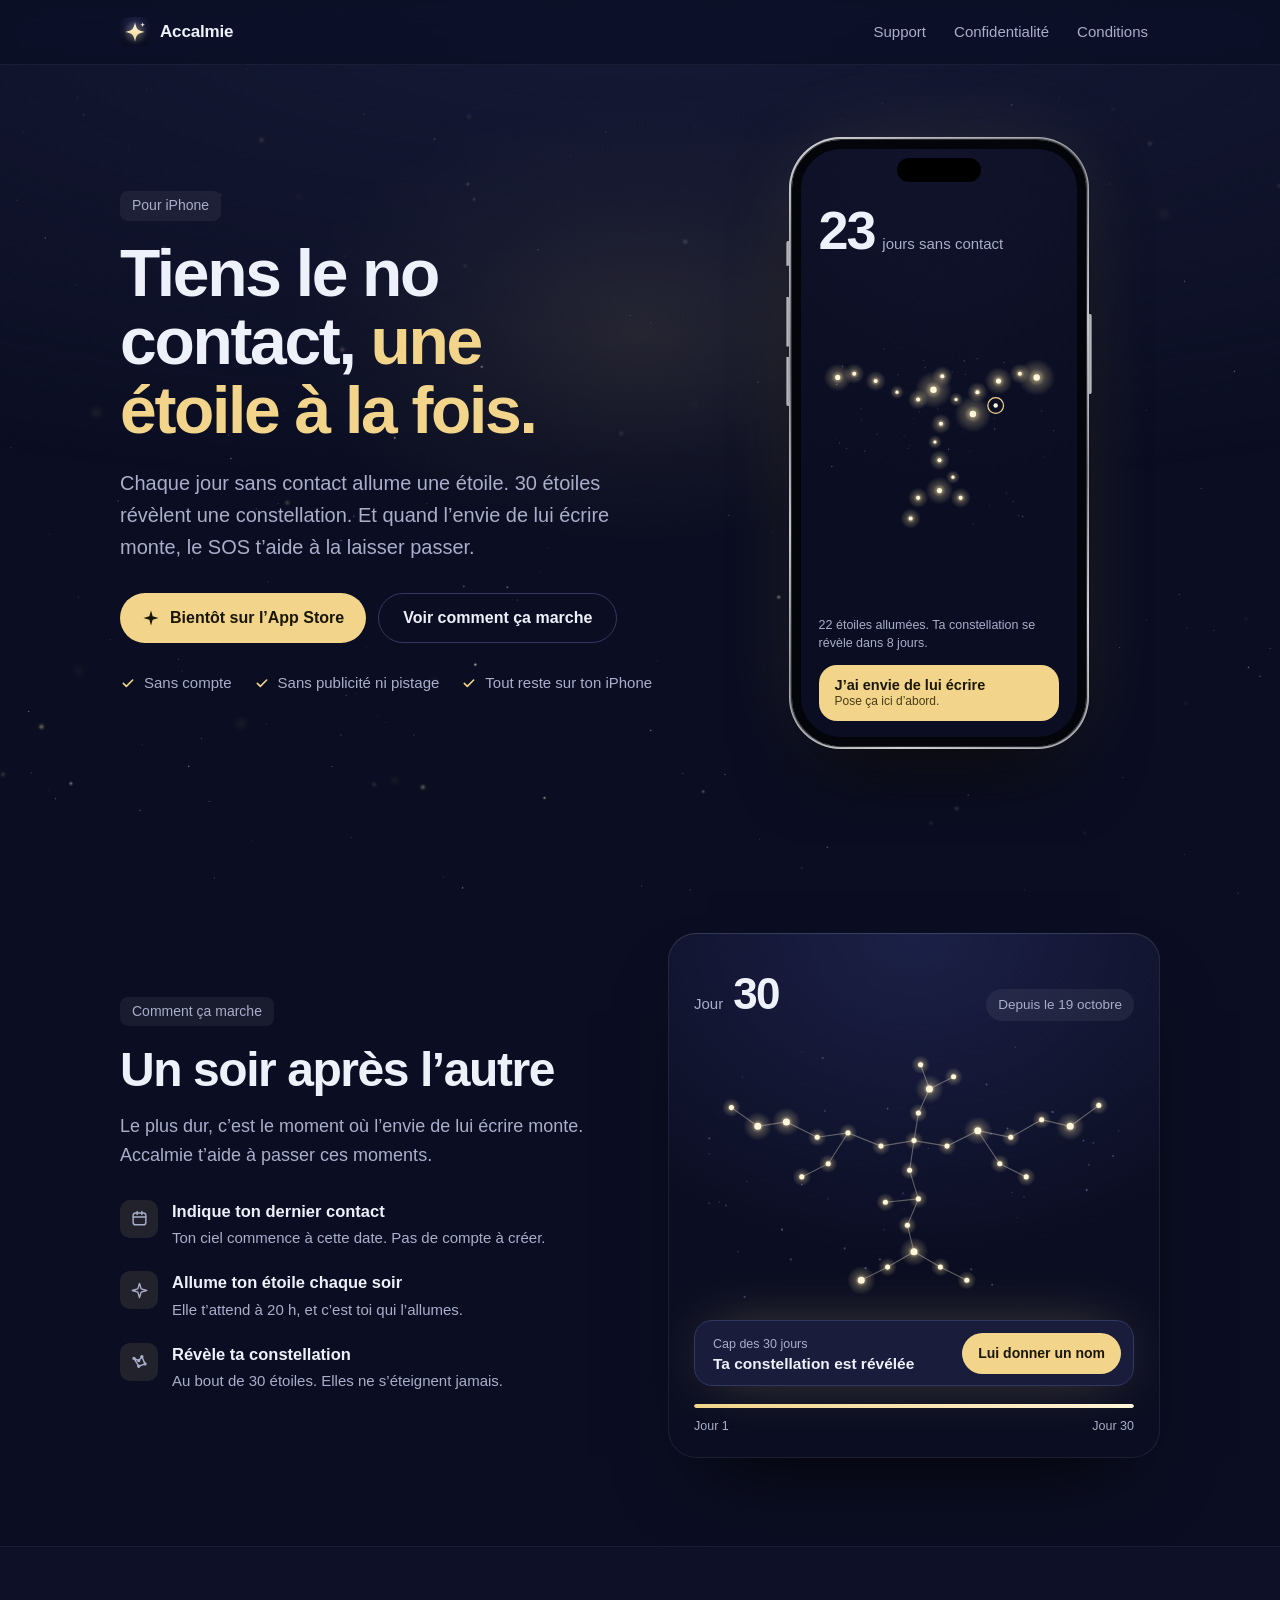
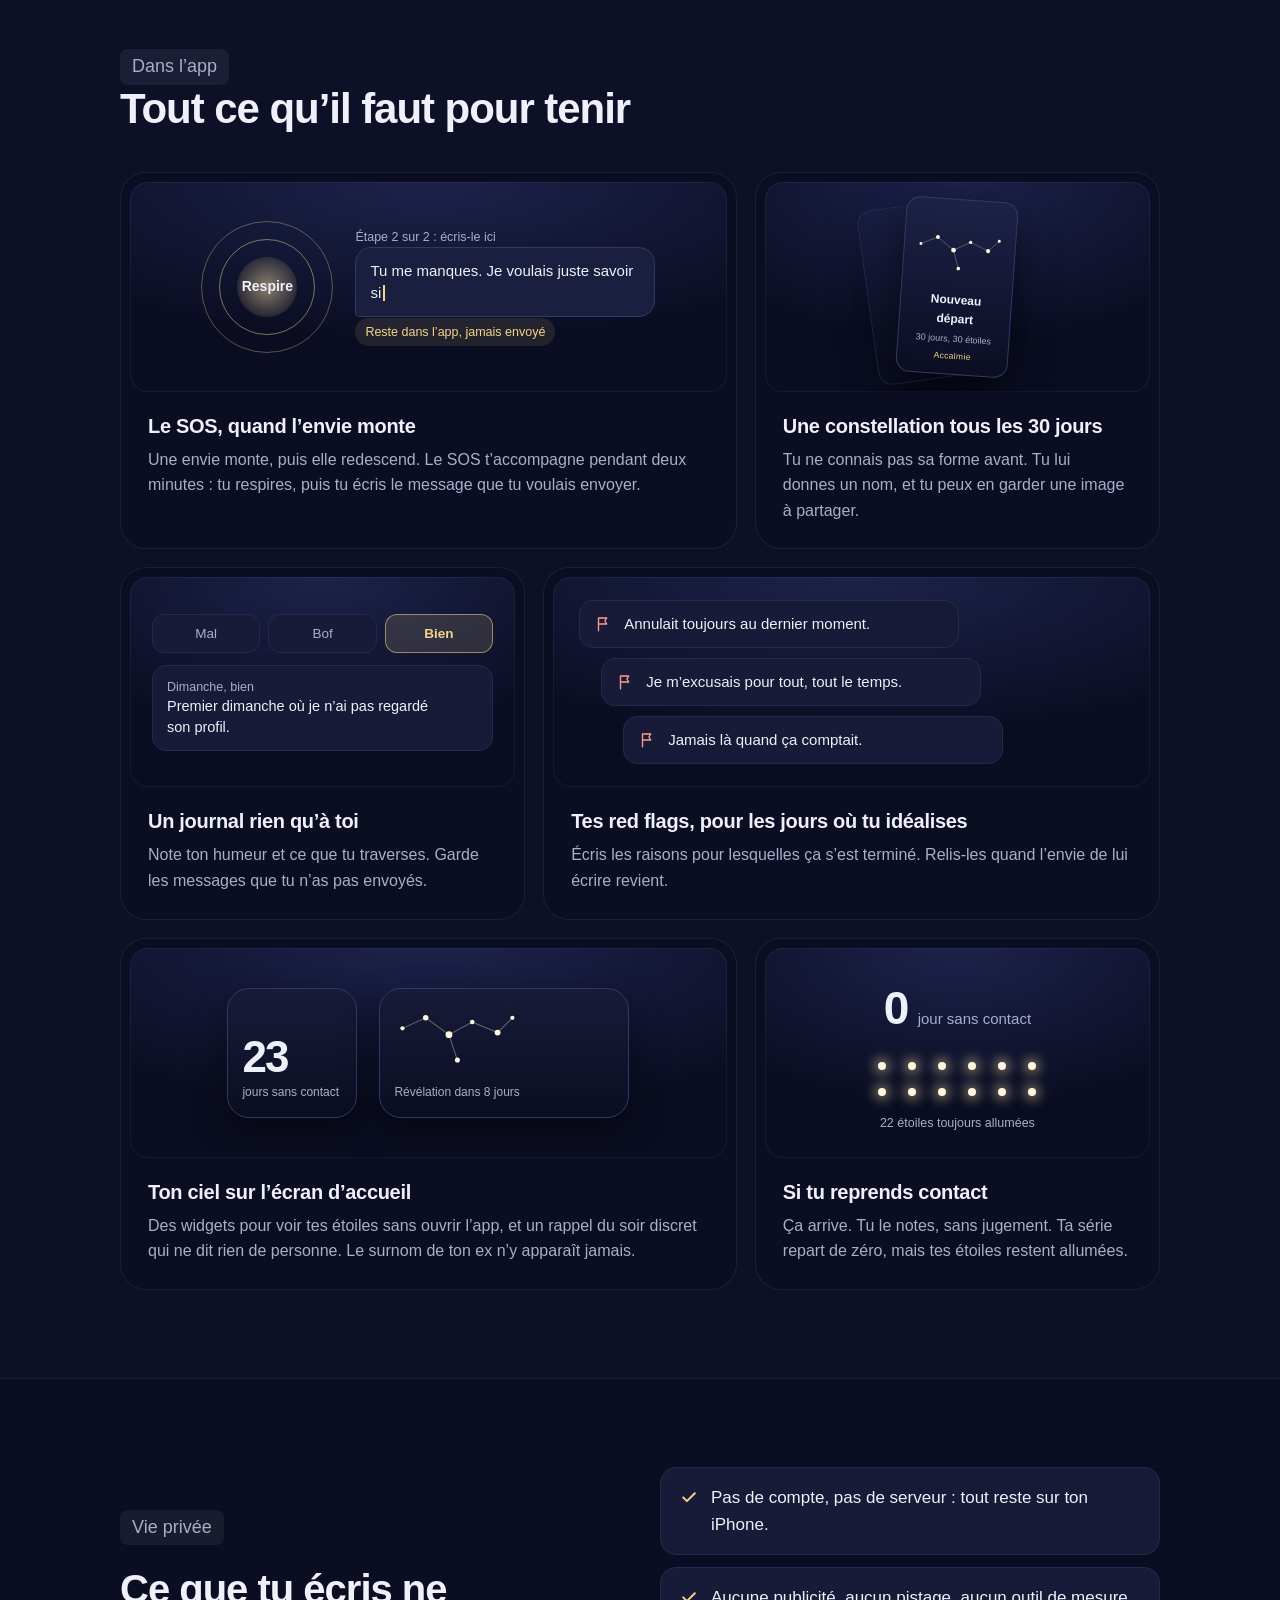
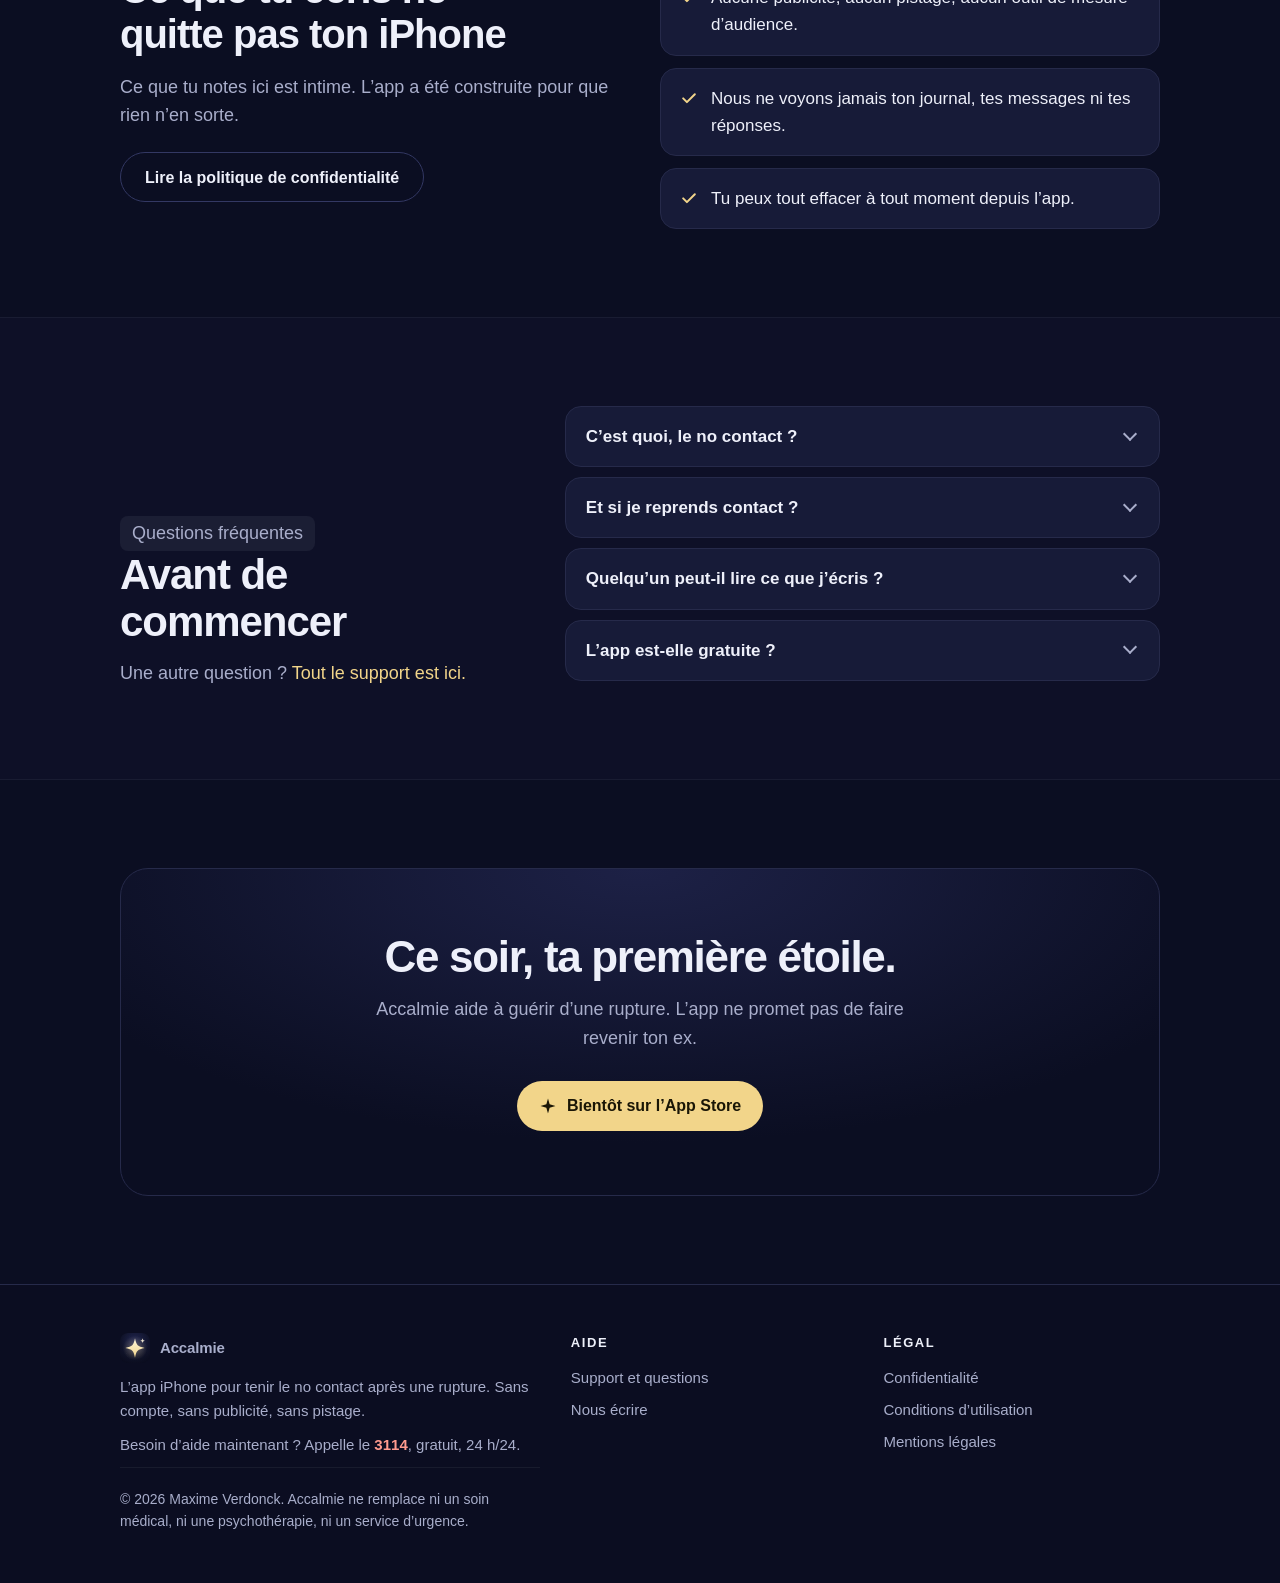
==== commit c947ab14: "Show a piece of the app in each cell of the features" ====
--- a/index.html
+++ b/index.html
@@ -30,7 +30,7 @@
 <meta name="twitter:title" content="Accalmie : l’app pour tenir le no contact après une rupture">
 <meta name="twitter:description" content="Chaque jour sans contact allume une étoile, et 30 étoiles révèlent une constellation. Un SOS quand l’envie de lui écrire monte. Sans compte, tout reste sur ton iPhone.">
 <meta name="twitter:image" content="https://nocontact.maximeverdonck.fr/og.png">
-<link rel="stylesheet" href="/style.css?v=5">
+<link rel="stylesheet" href="/style.css?v=6">
 <script type="application/ld+json">{"@context":"https://schema.org","@type":"WebSite","@id":"https://nocontact.maximeverdonck.fr/#website","name":"Accalmie","url":"https://nocontact.maximeverdonck.fr/","inLanguage":"fr-FR","description":"L’app iPhone pour tenir le no contact après une rupture.","publisher":{"@type":"Person","name":"Maxime Verdonck","url":"https://maximeverdonck.fr"}}</script>
 <script type="application/ld+json">{"@context":"https://schema.org","@type":"MobileApplication","@id":"https://nocontact.maximeverdonck.fr/#app","name":"Accalmie","url":"https://nocontact.maximeverdonck.fr/","operatingSystem":"iOS","applicationCategory":"HealthApplication","inLanguage":"fr-FR","description":"Chaque jour sans contact allume une étoile, et 30 étoiles révèlent une constellation. Un SOS quand l’envie de lui écrire monte. Sans compte, tout reste sur ton iPhone.","image":"https://nocontact.maximeverdonck.fr/icon-512.png","author":{"@type":"Person","name":"Maxime Verdonck","url":"https://maximeverdonck.fr"}}</script>
 <script type="application/ld+json">{"@context":"https://schema.org","@type":"FAQPage","mainEntity":[{"@type":"Question","name":"C’est quoi, le no contact ?","acceptedAnswer":{"@type":"Answer","text":"C’est couper tout contact avec ton ex pendant un temps : pas de message, pas d’appel, pas de réponse. Le but est de te laisser la place de guérir. Accalmie ne promet pas de faire revenir ton ex."}},{"@type":"Question","name":"Et si je reprends contact ?","acceptedAnswer":{"@type":"Answer","text":"Ça arrive. Tu le notes, sans jugement. Ta série repart de zéro, mais tes étoiles restent toutes allumées."}},{"@type":"Question","name":"Quelqu’un peut-il lire ce que j’écris ?","acceptedAnswer":{"@type":"Answer","text":"Nous, non : l’app n’a ni compte ni serveur, et rien ne quitte ton iPhone. Protège ton iPhone avec un code, car toute personne qui l’a déverrouillé entre les mains peut ouvrir l’app."}},{"@type":"Question","name":"L’app est-elle gratuite ?","acceptedAnswer":{"@type":"Answer","text":"L’app s’utilise avec un abonnement Premium, mensuel ou annuel. Le prix et l’éventuel essai gratuit sont affichés dans l’app avant l’achat. L’écran d’aide reste accessible sans abonnement."}}]}</script>
@@ -114,12 +114,60 @@
       <h2>Tout ce qu’il faut pour tenir</h2>
     </div>
     <div class="bento">
-      <article class="cell wide reveal"><span class="icon"><svg viewBox="0 0 24 24" fill="none" stroke="currentColor" stroke-width="1.8" stroke-linecap="round" stroke-linejoin="round" aria-hidden="true"><path d="M12 21s-7-4.4-7-10a4 4 0 0 1 7-2.6A4 4 0 0 1 19 11c0 5.6-7 10-7 10z"/></svg></span><h3>Le SOS, quand l’envie monte</h3><p>Une envie monte, puis elle redescend. Le SOS t’accompagne pendant deux minutes : tu respires, puis tu écris le message que tu voulais envoyer. Il reste dans l’app et n’est jamais envoyé.</p></article>
-      <article class="cell  reveal"><span class="icon"><svg viewBox="0 0 24 24" fill="none" stroke="currentColor" stroke-width="1.8" stroke-linecap="round" stroke-linejoin="round" aria-hidden="true"><path d="M12 3l2.1 6.9L21 12l-6.9 2.1L12 21l-2.1-6.9L3 12l6.9-2.1z"/></svg></span><h3>Une constellation tous les 30 jours</h3><p>Tu ne connais pas sa forme avant. Tu lui donnes un nom, et tu peux en garder une image à partager.</p></article>
-      <article class="cell  reveal"><span class="icon"><svg viewBox="0 0 24 24" fill="none" stroke="currentColor" stroke-width="1.8" stroke-linecap="round" stroke-linejoin="round" aria-hidden="true"><rect x="5" y="3.5" width="14" height="17" rx="2.5"/><path d="M9 8.5h6M9 12.5h6M9 16.5h3"/></svg></span><h3>Un journal rien qu’à toi</h3><p>Note ton humeur et ce que tu traverses. Garde les messages que tu n’as pas envoyés.</p></article>
-      <article class="cell wide reveal"><span class="icon"><svg viewBox="0 0 24 24" fill="none" stroke="currentColor" stroke-width="1.8" stroke-linecap="round" stroke-linejoin="round" aria-hidden="true"><path d="M6 21V4M6 4h11l-2.5 4L17 12H6"/></svg></span><h3>Tes red flags, pour les jours où tu idéalises</h3><p>Écris les raisons pour lesquelles ça s’est terminé. Relis-les quand l’envie de lui écrire revient.</p></article>
-      <article class="cell wide reveal"><span class="icon"><svg viewBox="0 0 24 24" fill="none" stroke="currentColor" stroke-width="1.8" stroke-linecap="round" stroke-linejoin="round" aria-hidden="true"><rect x="3.5" y="3.5" width="7" height="7" rx="2"/><rect x="13.5" y="3.5" width="7" height="7" rx="2"/><rect x="3.5" y="13.5" width="7" height="7" rx="2"/><rect x="13.5" y="13.5" width="7" height="7" rx="2"/></svg></span><h3>Ton ciel sur l’écran d’accueil</h3><p>Des widgets pour voir tes étoiles sans ouvrir l’app, et un rappel du soir discret qui ne dit rien de personne. Le surnom de ton ex n’y apparaît jamais.</p></article>
-      <article class="cell  reveal"><span class="icon"><svg viewBox="0 0 24 24" fill="none" stroke="currentColor" stroke-width="1.8" stroke-linecap="round" stroke-linejoin="round" aria-hidden="true"><path d="M4 12a8 8 0 0 1 14-5.3M20 12a8 8 0 0 1-14 5.3"/><path d="M18 3v4h-4M6 21v-4h4"/></svg></span><h3>Si tu reprends contact</h3><p>Ça arrive. Tu le notes, sans jugement. Ta série repart de zéro, mais tes étoiles restent allumées.</p></article>
+      <article class="cell wide reveal">
+        <div class="v v-sos" aria-hidden="true">
+          <div class="breath"><i></i><i></i><i></i><span>Respire</span></div>
+          <div class="draft">
+            <p class="k">Étape 2 sur 2 : écris-le ici</p>
+            <p class="bubble">Tu me manques. Je voulais juste savoir si<span class="caret"></span></p>
+            <p class="tag">Reste dans l’app, jamais envoyé</p>
+          </div>
+        </div>
+        <h3>Le SOS, quand l’envie monte</h3>
+        <p>Une envie monte, puis elle redescend. Le SOS t’accompagne pendant deux minutes : tu respires, puis tu écris le message que tu voulais envoyer.</p>
+      </article>
+      <article class="cell reveal">
+        <div class="v v-share" aria-hidden="true">
+          <div class="sharecard back"></div>
+          <div class="sharecard"><svg viewBox="0 0 120 70"><path d="M8 24L30 14L52 30L74 18L98 28L112 14M52 30L60 54" fill="none" stroke="#FFF6DC" stroke-opacity=".35" stroke-width="1"/><g fill="#FFF6DC"><circle cx="8" cy="24" r="2"/><circle cx="30" cy="14" r="2.6"/><circle cx="52" cy="30" r="3.2"/><circle cx="74" cy="18" r="2.2"/><circle cx="98" cy="28" r="2.8"/><circle cx="112" cy="14" r="2"/><circle cx="60" cy="54" r="2.4"/></g></svg><b>Nouveau départ</b><span>30 jours, 30 étoiles</span><em>Accalmie</em></div>
+        </div>
+        <h3>Une constellation tous les 30 jours</h3>
+        <p>Tu ne connais pas sa forme avant. Tu lui donnes un nom, et tu peux en garder une image à partager.</p>
+      </article>
+      <article class="cell reveal">
+        <div class="v v-journal" aria-hidden="true">
+          <div class="moods"><span>Mal</span><span>Bof</span><span class="on">Bien</span></div>
+          <div class="entry"><p class="k">Dimanche, bien</p><p>Premier dimanche où je n’ai pas regardé son profil.</p></div>
+        </div>
+        <h3>Un journal rien qu’à toi</h3>
+        <p>Note ton humeur et ce que tu traverses. Garde les messages que tu n’as pas envoyés.</p>
+      </article>
+      <article class="cell wide reveal">
+        <div class="v v-flags" aria-hidden="true">
+          <p><svg viewBox="0 0 24 24" fill="none" stroke="currentColor" stroke-width="1.8" stroke-linecap="round" stroke-linejoin="round"><path d="M6 21V4M6 4h11l-2.5 4L17 12H6"/></svg>Annulait toujours au dernier moment.</p>
+          <p><svg viewBox="0 0 24 24" fill="none" stroke="currentColor" stroke-width="1.8" stroke-linecap="round" stroke-linejoin="round"><path d="M6 21V4M6 4h11l-2.5 4L17 12H6"/></svg>Je m’excusais pour tout, tout le temps.</p>
+          <p><svg viewBox="0 0 24 24" fill="none" stroke="currentColor" stroke-width="1.8" stroke-linecap="round" stroke-linejoin="round"><path d="M6 21V4M6 4h11l-2.5 4L17 12H6"/></svg>Jamais là quand ça comptait.</p>
+        </div>
+        <h3>Tes red flags, pour les jours où tu idéalises</h3>
+        <p>Écris les raisons pour lesquelles ça s’est terminé. Relis-les quand l’envie de lui écrire revient.</p>
+      </article>
+      <article class="cell wide reveal">
+        <div class="v v-widgets" aria-hidden="true">
+          <div class="widget small"><b>23</b><span>jours sans contact</span></div>
+          <div class="widget medium"><svg viewBox="0 0 120 70"><path d="M8 24L30 14L52 30L74 18L98 28L112 14M52 30L60 54" fill="none" stroke="#FFF6DC" stroke-opacity=".35" stroke-width="1"/><g fill="#FFF6DC"><circle cx="8" cy="24" r="2"/><circle cx="30" cy="14" r="2.6"/><circle cx="52" cy="30" r="3.2"/><circle cx="74" cy="18" r="2.2"/><circle cx="98" cy="28" r="2.8"/><circle cx="112" cy="14" r="2"/><circle cx="60" cy="54" r="2.4"/></g></svg><span>Révélation dans 8 jours</span></div>
+        </div>
+        <h3>Ton ciel sur l’écran d’accueil</h3>
+        <p>Des widgets pour voir tes étoiles sans ouvrir l’app, et un rappel du soir discret qui ne dit rien de personne. Le surnom de ton ex n’y apparaît jamais.</p>
+      </article>
+      <article class="cell reveal">
+        <div class="v v-relapse" aria-hidden="true">
+          <p class="zero"><b>0</b> jour sans contact</p>
+          <div class="kept"><i style="--d:0"></i><i style="--d:1"></i><i style="--d:2"></i><i style="--d:3"></i><i style="--d:4"></i><i style="--d:5"></i><i style="--d:6"></i><i style="--d:7"></i><i style="--d:8"></i><i style="--d:9"></i><i style="--d:10"></i><i style="--d:11"></i></div>
+          <p class="k">22 étoiles toujours allumées</p>
+        </div>
+        <h3>Si tu reprends contact</h3>
+        <p>Ça arrive. Tu le notes, sans jugement. Ta série repart de zéro, mais tes étoiles restent allumées.</p>
+      </article>
     </div>
   </div>
 </section>
--- a/style.css
+++ b/style.css
@@ -603,38 +603,88 @@
   .tonight { font-size: 12.5px; padding: 8px 12px; }
 }
 
-/* Bento */
+/* Bento: each cell shows a piece of the app, then says what it is for */
 
 .features { background: rgba(16, 19, 42, 0.72); border-block: 1px solid rgba(255, 255, 255, 0.05); overflow: hidden; }
-.bento { display: grid; gap: 20px; grid-template-columns: repeat(5, minmax(0, 1fr)); }
+.bento { display: grid; gap: 18px; grid-template-columns: repeat(5, minmax(0, 1fr)); }
 .bento .cell {
-  position: relative; overflow: hidden; grid-column: span 2;
-  padding: 30px 28px; min-height: 240px;
-  display: flex; flex-direction: column; justify-content: flex-end;
-  background: rgba(11, 14, 34, 0.55); border: 1px solid var(--border); border-radius: var(--radius);
-  transition: border-color 0.3s, transform 0.3s var(--ease);
+  grid-column: span 2; display: flex; flex-direction: column; padding: 10px 10px 26px;
+  border-radius: 26px; background: rgba(11, 14, 34, 0.6);
+  box-shadow: inset 0 0 0 1px rgba(255, 255, 255, 0.07);
 }
 .bento .cell.wide { grid-column: span 3; }
-.bento .cell:hover { border-color: var(--border-2); transform: translateY(-2px); }
-.bento .cell::before, .bento .cell::after {
-  content: ""; position: absolute; border-radius: 50%; pointer-events: none;
-  border: 1px dashed rgba(255, 255, 255, 0.09);
-}
-.bento .cell::before { width: 190px; height: 190px; top: -70px; right: -60px; }
-.bento .cell::after { width: 110px; height: 110px; top: -30px; right: -20px; border-style: solid; border-color: rgba(255, 255, 255, 0.05); }
-.bento .icon {
-  width: 46px; height: 46px; border-radius: 14px; margin-bottom: auto;
-  display: grid; place-items: center; color: var(--gold);
-  background: rgba(242, 213, 138, 0.08); border: 1px solid rgba(242, 213, 138, 0.22);
-  transition: transform 0.3s var(--ease);
-}
-.bento .cell:hover .icon { transform: scale(1.08); }
-.bento .icon svg { width: 22px; height: 22px; }
-.bento h3 { font-size: 20px; line-height: 1.25; letter-spacing: -0.015em; margin: 26px 0 8px; }
-.bento p { color: var(--muted); margin: 0; font-size: 16px; max-width: 34em; }
+.bento h3 { font-size: 20px; line-height: 1.25; letter-spacing: -0.015em; margin: 22px 18px 8px; }
+.bento .cell > p { color: var(--muted); margin: 0 18px; font-size: 16px; max-width: 36em; }
+.bento .v {
+  position: relative; height: 210px; border-radius: 18px; overflow: hidden;
+  background: radial-gradient(110% 100% at 50% 0%, rgba(34, 39, 84, 0.8), rgba(11, 14, 34, 0.5) 75%);
+  box-shadow: inset 0 0 0 1px rgba(255, 255, 255, 0.05);
+  display: flex; align-items: center; justify-content: center; gap: 22px; padding: 18px;
+}
+.bento .v p { margin: 0; }
+.bento .v .k { color: var(--muted); font-size: 12.5px; }
+
+.v-sos .breath { position: relative; flex: none; width: 132px; height: 132px; display: grid; place-items: center; }
+.v-sos .breath i { position: absolute; inset: 0; border-radius: 50%; border: 1px solid rgba(242, 213, 138, 0.35); animation: inhale 8s ease-in-out infinite; }
+.v-sos .breath i:nth-child(2) { inset: 18px; border-color: rgba(242, 213, 138, 0.5); animation-delay: -0.25s; }
+.v-sos .breath i:nth-child(3) { inset: 36px; border: 0; background: radial-gradient(circle, rgba(255, 233, 168, 0.5), rgba(242, 213, 138, 0.12) 70%); animation-delay: -0.5s; }
+.v-sos .breath span { position: relative; font-size: 14px; font-weight: 600; }
+@keyframes inhale { 0%, 100% { transform: scale(0.72); opacity: 0.6; } 50% { transform: scale(1); opacity: 1; } }
+.v-sos .draft { flex: 1; min-width: 0; max-width: 300px; }
+.v-sos .bubble { background: var(--surface-2); border: 1px solid var(--border-2); border-radius: 16px 16px 16px 4px; padding: 12px 14px; margin: 8px 0 10px; font-size: 15px; line-height: 1.45; }
+.v-sos .caret { display: inline-block; width: 2px; height: 1.1em; margin-left: 2px; vertical-align: -3px; background: var(--gold); animation: blink 1.1s steps(1) infinite; }
+@keyframes blink { 50% { opacity: 0; } }
+.v-sos .tag { display: inline-block; font-size: 12.5px; color: var(--gold); background: rgba(242, 213, 138, 0.1); border-radius: 999px; padding: 4px 10px; }
+
+.v-share .sharecard {
+  position: relative; width: 112px; height: 176px; border-radius: 14px; padding: 14px 10px 10px; text-align: center;
+  display: flex; flex-direction: column; align-items: center;
+  background: linear-gradient(180deg, #1D2146, #0B0E22); border: 1px solid var(--border-2);
+  box-shadow: 0 18px 40px rgba(0, 0, 0, 0.5); transform: rotate(4deg); transition: transform 0.4s var(--ease);
+}
+.v-share .sharecard.back { position: absolute; transform: rotate(-8deg) translateX(-34px); opacity: 0.55; }
+.cell:hover .sharecard:not(.back) { transform: rotate(0deg) translateY(-4px); }
+.v-share svg { width: 100%; margin: 14px 0 10px; }
+.v-share b { font-size: 12px; }
+.v-share span { font-size: 9px; color: var(--muted); margin-top: 3px; }
+.v-share em { font-style: normal; font-size: 8.5px; color: var(--gold); margin-top: auto; letter-spacing: 0.04em; }
+
+.bento .v-journal { flex-direction: column; align-items: stretch; gap: 12px; padding: 18px 22px; }
+.v-journal .moods { display: flex; gap: 8px; }
+.v-journal .moods span { flex: 1; text-align: center; font-size: 13.5px; padding: 8px 0; border-radius: 12px; background: var(--surface); border: 1px solid var(--border); color: var(--muted); }
+.v-journal .moods .on { background: rgba(242, 213, 138, 0.14); border-color: rgba(242, 213, 138, 0.55); color: var(--gold); font-weight: 650; }
+.v-journal .entry { background: var(--surface); border: 1px solid var(--border); border-radius: 14px; padding: 12px 14px; font-size: 14.5px; line-height: 1.45; }
+
+.bento .v-flags { flex-direction: column; align-items: stretch; gap: 10px; padding: 18px 26px; }
+.v-flags p { max-width: 380px; }
+.v-flags p { display: flex; align-items: center; gap: 12px; background: var(--surface); border: 1px solid var(--border); border-radius: 14px; padding: 11px 14px; font-size: 15px; }
+.v-flags p:nth-child(2) { margin-left: 22px; }
+.v-flags p:nth-child(3) { margin-left: 44px; }
+.v-flags svg { flex: none; width: 18px; height: 18px; color: var(--danger); }
+
+.v-widgets .widget { border-radius: 22px; background: linear-gradient(180deg, #171B38, #0B0E22); border: 1px solid var(--border-2); box-shadow: 0 16px 36px rgba(0, 0, 0, 0.45); padding: 14px; display: flex; flex-direction: column; }
+.v-widgets .small { width: 130px; height: 130px; justify-content: flex-end; }
+.v-widgets .small b { font-size: 44px; line-height: 1; letter-spacing: -0.04em; }
+.v-widgets .widget span { font-size: 12px; color: var(--muted); margin-top: 4px; }
+.v-widgets .medium { width: 250px; height: 130px; justify-content: space-between; }
+.v-widgets .medium svg { height: 74px; width: auto; align-self: flex-start; }
+
+.bento .v-relapse { flex-direction: column; gap: 14px; }
+.v-relapse .zero { color: var(--muted); font-size: 15px; }
+.v-relapse .zero b { font-size: 46px; color: var(--text); letter-spacing: -0.04em; margin-right: 6px; }
+.v-relapse .kept { display: grid; grid-template-columns: repeat(6, 14px); gap: 12px 16px; }
+.v-relapse .kept i { width: 8px; height: 8px; margin: 3px; border-radius: 50%; background: var(--star); box-shadow: 0 0 12px 4px rgba(255, 233, 168, 0.45); animation: breathe 4s ease-in-out calc(var(--d) * -0.37s) infinite; }
+
 @media (max-width: 820px) {
   .bento { grid-template-columns: 1fr; }
-  .bento .cell, .bento .cell.wide { grid-column: auto; min-height: 0; }
+  .bento .cell, .bento .cell.wide { grid-column: auto; }
+  .v-sos .breath { width: 96px; height: 96px; }
+  .v-sos .breath i:nth-child(2) { inset: 13px; } .v-sos .breath i:nth-child(3) { inset: 26px; }
+  .bento .v { gap: 14px; padding: 14px; height: auto; min-height: 210px; }
+  .bento .v-flags, .bento .v-journal { padding: 16px 14px; }
+  .v-widgets .medium { width: auto; flex: 1; min-width: 0; }
+  .v-widgets .small { width: 112px; height: 130px; }
+  .v-flags p:nth-child(2) { margin-left: 10px; } .v-flags p:nth-child(3) { margin-left: 20px; }
 }
 
 /* Privacy band */
